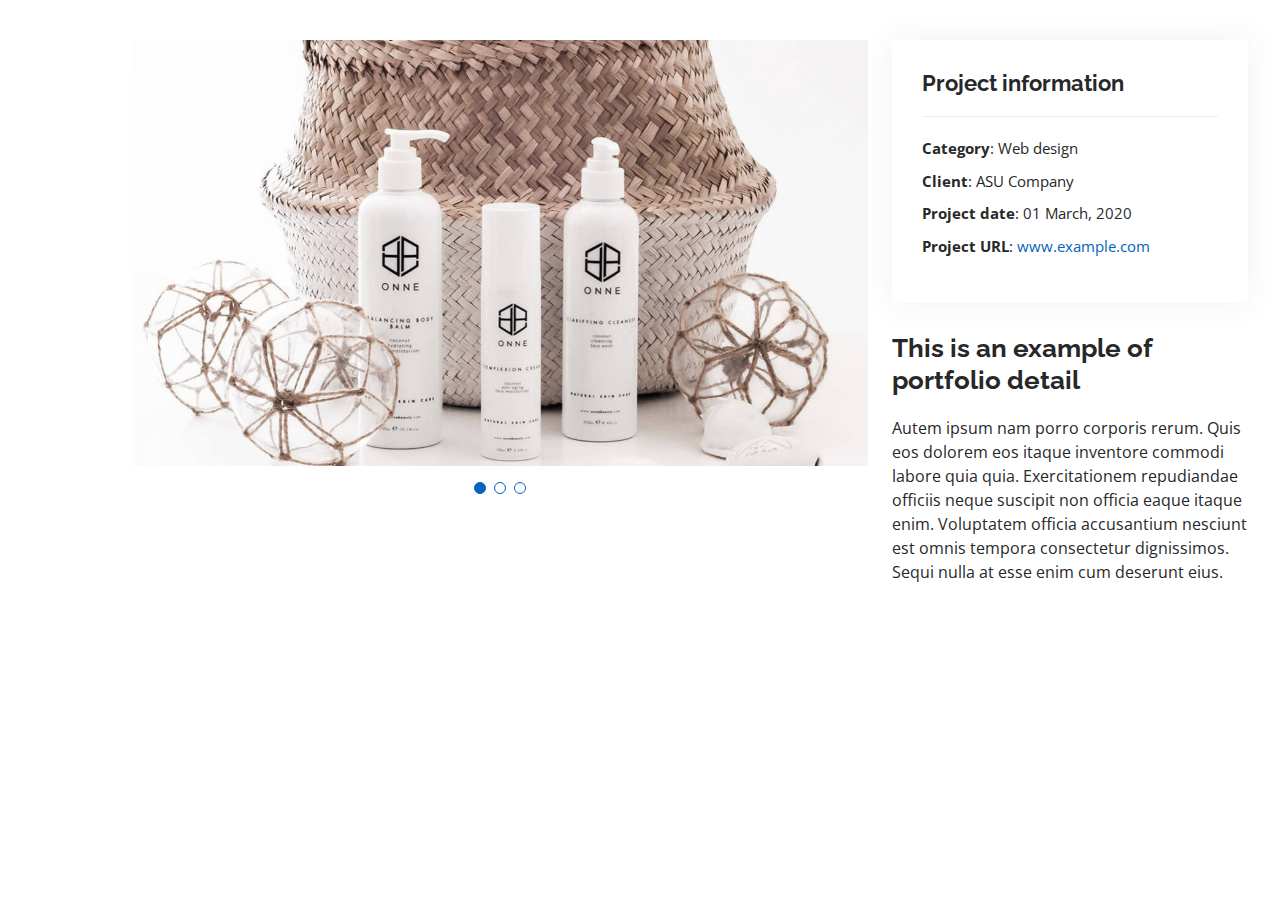
==== portfolio-details.html @ 0f122fda "updated" ====
<!DOCTYPE html>
<html lang="en">

<head>
  <meta charset="utf-8">
  <meta content="width=device-width, initial-scale=1.0" name="viewport">

  <title>Portfolio Details - Personal Bootstrap Template</title>
  <meta content="" name="description">
  <meta content="" name="keywords">

  <!-- Favicons -->
  <link href="assets/img/favicon.png" rel="icon">
  <link href="assets/img/apple-touch-icon.png" rel="apple-touch-icon">

  <!-- Google Fonts -->
  <link href="https://fonts.googleapis.com/css?family=Open+Sans:300,300i,400,400i,600,600i,700,700i|Raleway:300,300i,400,400i,500,500i,600,600i,700,700i|Poppins:300,300i,400,400i,500,500i,600,600i,700,700i" rel="stylesheet">

  <!-- Vendor CSS Files -->
  <link href="assets/vendor/aos/aos.css" rel="stylesheet">
  <link href="assets/vendor/bootstrap/css/bootstrap.min.css" rel="stylesheet">
  <link href="assets/vendor/bootstrap-icons/bootstrap-icons.css" rel="stylesheet">
  <link href="assets/vendor/boxicons/css/boxicons.min.css" rel="stylesheet">
  <link href="assets/vendor/glightbox/css/glightbox.min.css" rel="stylesheet">
  <link href="assets/vendor/swiper/swiper-bundle.min.css" rel="stylesheet">

  <!-- Template Main CSS File -->
  <link href="assets/css/style.css" rel="stylesheet">

  <!-- =======================================================
  * Template Name: MyResume
  * Updated: Jan 09 2024 with Bootstrap v5.3.2
  * Template URL: https://bootstrapmade.com/free-html-bootstrap-template-my-resume/
  * Author: BootstrapMade.com
  * License: https://bootstrapmade.com/license/
  ======================================================== -->
</head>

<body>

  <main id="main">

    <!-- ======= Portfolio Details Section ======= -->
    <section id="portfolio-details" class="portfolio-details">
      <div class="container">

        <div class="row gy-4">

          <div class="col-lg-8">
            <div class="portfolio-details-slider swiper">
              <div class="swiper-wrapper align-items-center">

                <div class="swiper-slide">
                  <img src="assets/img/portfolio/portfolio-details-1.jpg" alt="">
                </div>

                <div class="swiper-slide">
                  <img src="assets/img/portfolio/portfolio-details-2.jpg" alt="">
                </div>

                <div class="swiper-slide">
                  <img src="assets/img/portfolio/portfolio-details-3.jpg" alt="">
                </div>

              </div>
              <div class="swiper-pagination"></div>
            </div>
          </div>

          <div class="col-lg-4">
            <div class="portfolio-info">
              <h3>Project information</h3>
              <ul>
                <li><strong>Category</strong>: Web design</li>
                <li><strong>Client</strong>: ASU Company</li>
                <li><strong>Project date</strong>: 01 March, 2020</li>
                <li><strong>Project URL</strong>: <a href="#">www.example.com</a></li>
              </ul>
            </div>
            <div class="portfolio-description">
              <h2>This is an example of portfolio detail</h2>
              <p>
                Autem ipsum nam porro corporis rerum. Quis eos dolorem eos itaque inventore commodi labore quia quia. Exercitationem repudiandae officiis neque suscipit non officia eaque itaque enim. Voluptatem officia accusantium nesciunt est omnis tempora consectetur dignissimos. Sequi nulla at esse enim cum deserunt eius.
              </p>
            </div>
          </div>

        </div>

      </div>
    </section><!-- End Portfolio Details Section -->

  </main><!-- End #main -->

  <div id="preloader"></div>
  <a href="#" class="back-to-top d-flex align-items-center justify-content-center"><i class="bi bi-arrow-up-short"></i></a>

  <!-- Vendor JS Files -->
  <script src="assets/vendor/purecounter/purecounter_vanilla.js"></script>
  <script src="assets/vendor/aos/aos.js"></script>
  <script src="assets/vendor/bootstrap/js/bootstrap.bundle.min.js"></script>
  <script src="assets/vendor/glightbox/js/glightbox.min.js"></script>
  <script src="assets/vendor/isotope-layout/isotope.pkgd.min.js"></script>
  <script src="assets/vendor/swiper/swiper-bundle.min.js"></script>
  <script src="assets/vendor/typed.js/typed.umd.js"></script>
  <script src="assets/vendor/waypoints/noframework.waypoints.js"></script>
  <script src="assets/vendor/php-email-form/validate.js"></script>

  <!-- Template Main JS File -->
  <script src="assets/js/main.js"></script>

</body>

</html>
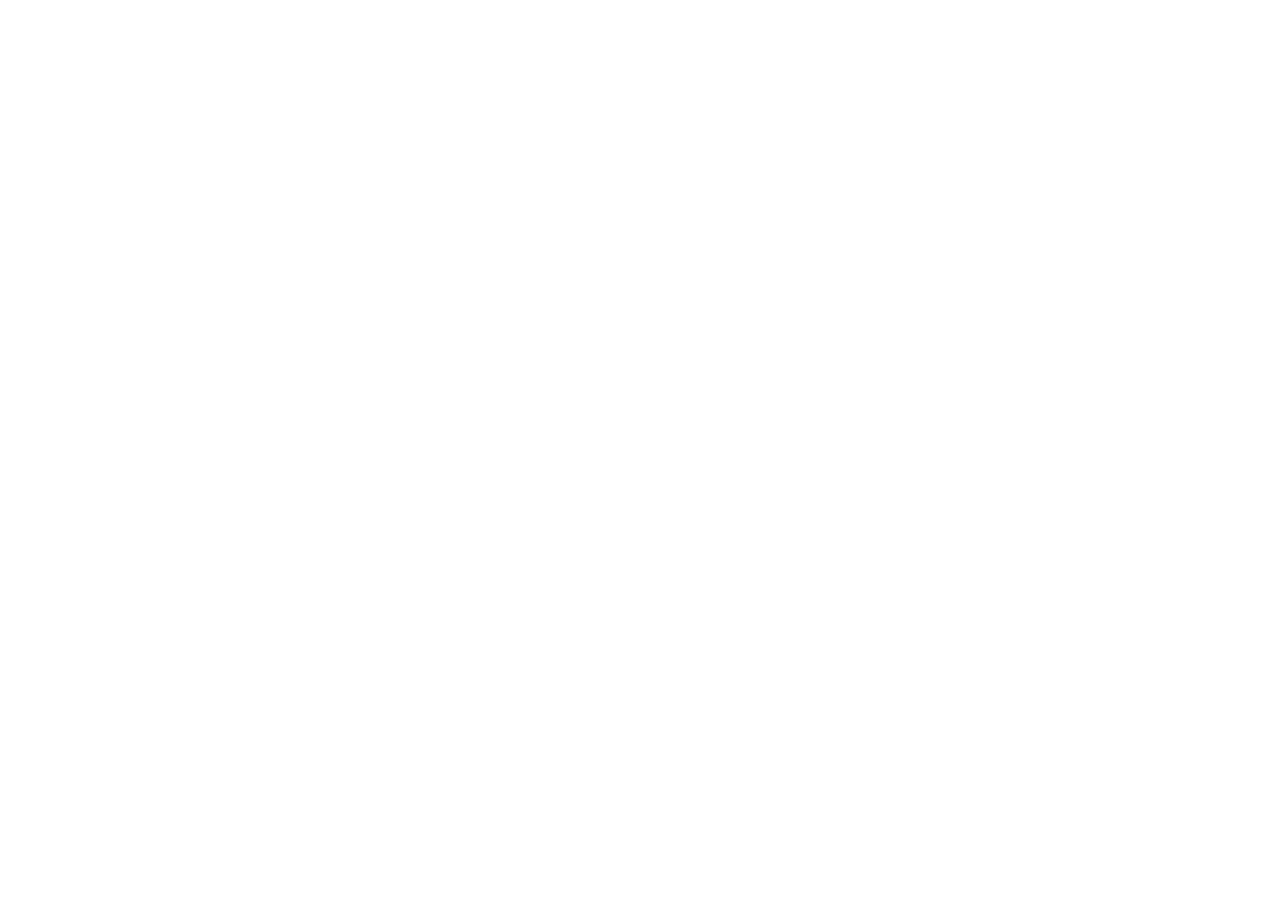
==== commit c2c127d2: "updated" ====
--- a/portfolio-details.html
+++ b/portfolio-details.html
@@ -5,7 +5,7 @@
   <meta charset="utf-8">
   <meta content="width=device-width, initial-scale=1.0" name="viewport">
 
-  <title>Portfolio Details - Personal Bootstrap Template</title>
+  <title>Sleep stress and students</title>
   <meta content="" name="description">
   <meta content="" name="keywords">
 
@@ -51,16 +51,16 @@
               <div class="swiper-wrapper align-items-center">
 
                 <div class="swiper-slide">
-                  <img src="assets/img/portfolio/portfolio-details-1.jpg" alt="">
+                  <img src="assets/img/portfolio/sleep-stress-1.PNG" alt="">
                 </div>
 
                 <div class="swiper-slide">
-                  <img src="assets/img/portfolio/portfolio-details-2.jpg" alt="">
+                  <img src="assets/img/portfolio/sleep-stress-2.PNG" alt="">
                 </div>
 
-                <div class="swiper-slide">
+                <!-- <div class="swiper-slide">
                   <img src="assets/img/portfolio/portfolio-details-3.jpg" alt="">
-                </div>
+                </div> -->
 
               </div>
               <div class="swiper-pagination"></div>
@@ -71,16 +71,16 @@
             <div class="portfolio-info">
               <h3>Project information</h3>
               <ul>
-                <li><strong>Category</strong>: Web design</li>
-                <li><strong>Client</strong>: ASU Company</li>
-                <li><strong>Project date</strong>: 01 March, 2020</li>
-                <li><strong>Project URL</strong>: <a href="#">www.example.com</a></li>
+                <li><strong>Category</strong>: Website </li>
+                <!-- <li><strong>Client</strong>: ASU Company</li> -->
+                <li><strong>Project date</strong>: 22 Nov 2023</li>
+                <li><strong>URL: </strong>: <a href="https://sleep-stress-and-students.vercel.app/">Sleept-stress-and-students</a></li>
               </ul>
             </div>
             <div class="portfolio-description">
-              <h2>This is an example of portfolio detail</h2>
+              <h2>Details:</h2>
               <p>
-                Autem ipsum nam porro corporis rerum. Quis eos dolorem eos itaque inventore commodi labore quia quia. Exercitationem repudiandae officiis neque suscipit non officia eaque itaque enim. Voluptatem officia accusantium nesciunt est omnis tempora consectetur dignissimos. Sequi nulla at esse enim cum deserunt eius.
+                We did a survey of students of FAST nuces and included PSQI test in it. Based on the results, we prepared a presentation and designed a website for our users.
               </p>
             </div>
           </div>
--- a/assets/css/style.css
+++ b/assets/css/style.css
@@ -1,10 +1,9175 @@
-/**
-* Template Name: MyResume
-* Updated: Jan 09 2024 with Bootstrap v5.3.2
-* Template URL: https://bootstrapmade.com/free-html-bootstrap-template-my-resume/
-* Author: BootstrapMade.com
-* License: https://bootstrapmade.com/license/
-*/
+@import url('https://fonts.googleapis.com/css2?family=Poppins:ital,wght@0,100;0,200;0,300;0,400;0,500;0,600;0,700;0,800;0,900;1,100;1,200;1,300;1,400;1,500&display=swap');
+ :root {
+  --blue: #007bff;
+  --indigo: #6610f2;
+  --purple: #6f42c1;
+  --pink: #e83e8c;
+  --red: #dc3545;
+  --orange: #fd7e14;
+  --yellow: #ffc107;
+  --green: #28a745;
+  --teal: #20c997;
+  --cyan: #17a2b8;
+  --white: #fff;
+  --gray: #6c757d;
+  --gray-dark: #343a40;
+  --primary: #0bceaf;
+  --secondary: #6c757d;
+  --success: #28a745;
+  --info: #17a2b8;
+  --warning: #ffc107;
+  --danger: #dc3545;
+  --light: #fff;
+  --dark: #343a40;
+  --breakpoint-xs: 0;
+  --breakpoint-sm: 576px;
+  --breakpoint-md: 768px;
+  --breakpoint-lg: 992px;
+  --breakpoint-xl: 1200px;
+  --font-family-sans-serif: "Roboto", sans-serif;
+  --font-family-monospace: SFMono-Regular, Menlo, Monaco, Consolas,
+    "Liberation Mono", "Courier New", monospace;
+}
+*,
+*::before,
+*::after {
+  box-sizing: border-box;
+}
+html {
+  font-family: sans-serif;
+  line-height: 1.15;
+  -webkit-text-size-adjust: 100%;
+  -webkit-tap-highlight-color: rgba(0, 0, 0, 0);
+}
+article,
+aside,
+figcaption,
+figure,
+footer,
+header,
+hgroup,
+main,
+nav,
+section {
+  display: block;
+}
+body {
+  margin: 0;
+  font-family: 'Russo One', sans-serif;
+  font-family: 'Poppins', sans-serif;
+  font-size: 1rem;
+  font-weight: 400;
+  line-height: 1.5;
+  color: #6c757d;
+  text-align: left;
+  background-color: #fff;
+}
+[tabindex="-1"]:focus:not(:focus-visible) {
+  outline: 0 !important;
+}
+hr {
+  box-sizing: content-box;
+  height: 0;
+  overflow: visible;
+}
+h1,
+h2,
+h3,
+h4,
+h5,
+h6 {
+  margin-top: 0;
+  margin-bottom: 0.5rem;
+}
+p {
+  margin-top: 0;
+  margin-bottom: 1rem;
+}
+abbr[title],
+abbr[data-original-title] {
+  text-decoration: underline;
+  text-decoration: underline dotted;
+  cursor: help;
+  border-bottom: 0;
+  text-decoration-skip-ink: none;
+}
+address {
+  margin-bottom: 1rem;
+  font-style: normal;
+  line-height: inherit;
+}
+ol,
+ul,
+dl {
+  margin-top: 0;
+  margin-bottom: 1rem;
+}
+ol ol,
+ul ul,
+ol ul,
+ul ol {
+  margin-bottom: 0;
+}
+dt {
+  font-weight: 700;
+}
+dd {
+  margin-bottom: 0.5rem;
+  margin-left: 0;
+}
+blockquote {
+  margin: 0 0 1rem;
+}
+b,
+strong {
+  font-weight: bolder;
+}
+small {
+  font-size: 80%;
+}
+sub,
+sup {
+  position: relative;
+  font-size: 75%;
+  line-height: 0;
+  vertical-align: baseline;
+}
+sub {
+  bottom: -0.25em;
+}
+sup {
+  top: -0.5em;
+}
+a {
+  color: #0bceaf;
+  text-decoration: none;
+  background-color: transparent;
+}
+a:hover {
+  color: #078571;
+  text-decoration: underline;
+}
+a:not([href]):not([class]) {
+  color: inherit;
+  text-decoration: none;
+}
+a:not([href]):not([class]):hover {
+  color: inherit;
+  text-decoration: none;
+}
+pre,
+code,
+kbd,
+samp {
+  font-family: SFMono-Regular, Menlo, Monaco, Consolas, "Liberation Mono",
+    "Courier New", monospace;
+  font-size: 1em;
+}
+pre {
+  margin-top: 0;
+  margin-bottom: 1rem;
+  overflow: auto;
+  -ms-overflow-style: scrollbar;
+}
+figure {
+  margin: 0 0 1rem;
+}
+img {
+  vertical-align: middle;
+  border-style: none;
+}
+svg {
+  overflow: hidden;
+  vertical-align: middle;
+}
+table {
+  border-collapse: collapse;
+}
+caption {
+  padding-top: 0.75rem;
+  padding-bottom: 0.75rem;
+  color: #6c757d;
+  text-align: left;
+  caption-side: bottom;
+}
+th {
+  text-align: inherit;
+  text-align: -webkit-match-parent;
+}
+label {
+  display: inline-block;
+  margin-bottom: 0.5rem;
+}
+button {
+  border-radius: 0;
+}
+button:focus {
+  outline: 1px dotted;
+  outline: 5px auto -webkit-focus-ring-color;
+}
+input,
+button,
+select,
+optgroup,
+textarea {
+  margin: 0;
+  font-family: inherit;
+  font-size: inherit;
+  line-height: inherit;
+}
+button,
+input {
+  overflow: visible;
+}
+button,
+select {
+  text-transform: none;
+}
+[role="button"] {
+  cursor: pointer;
+}
+select {
+  word-wrap: normal;
+}
+button,
+[type="button"],
+[type="reset"],
+[type="submit"] {
+  -webkit-appearance: button;
+}
+button:not(:disabled),
+[type="button"]:not(:disabled),
+[type="reset"]:not(:disabled),
+[type="submit"]:not(:disabled) {
+  cursor: pointer;
+}
+button::-moz-focus-inner,
+[type="button"]::-moz-focus-inner,
+[type="reset"]::-moz-focus-inner,
+[type="submit"]::-moz-focus-inner {
+  padding: 0;
+  border-style: none;
+}
+input[type="radio"],
+input[type="checkbox"] {
+  box-sizing: border-box;
+  padding: 0;
+}
+textarea {
+  overflow: auto;
+  resize: vertical;
+}
+fieldset {
+  min-width: 0;
+  padding: 0;
+  margin: 0;
+  border: 0;
+}
+legend {
+  display: block;
+  width: 100%;
+  max-width: 100%;
+  padding: 0;
+  margin-bottom: 0.5rem;
+  font-size: 1.5rem;
+  line-height: inherit;
+  color: inherit;
+  white-space: normal;
+}
+@media (max-width: 1200px) {
+  legend {
+    font-size: calc(1.275rem + 0.3vw);
+  }
+}
+progress {
+  vertical-align: baseline;
+}
+[type="number"]::-webkit-inner-spin-button,
+[type="number"]::-webkit-outer-spin-button {
+  height: auto;
+}
+[type="search"] {
+  outline-offset: -2px;
+  -webkit-appearance: none;
+}
+[type="search"]::-webkit-search-decoration {
+  -webkit-appearance: none;
+}
+::-webkit-file-upload-button {
+  font: inherit;
+  -webkit-appearance: button;
+}
+output {
+  display: inline-block;
+}
+summary {
+  display: list-item;
+  cursor: pointer;
+}
+template {
+  display: none;
+}
+[hidden] {
+  display: none !important;
+}
+h1,
+h2,
+h3,
+h4,
+h5,
+h6,
+.h1,
+.h2,
+.h3,
+.h4,
+.h5,
+.h6 {
+  margin-bottom: 0.5rem;
+  font-weight: 500;
+  line-height: 1.2;
+  color: #343a40;
+}
+h1,
+.h1 {
+  font-size: 2.5rem;
+}
+@media (max-width: 1200px) {
+  h1,
+  .h1 {
+    font-size: calc(1.375rem + 1.5vw);
+  }
+}
+h2,
+.h2 {
+  font-size: 2rem;
+}
+@media (max-width: 1200px) {
+  h2,
+  .h2 {
+    font-size: calc(1.325rem + 0.9vw);
+  }
+}
+h3,
+.h3 {
+  font-size: 1.75rem;
+}
+@media (max-width: 1200px) {
+  h3,
+  .h3 {
+    font-size: calc(1.3rem + 0.6vw);
+  }
+}
+h4,
+.h4 {
+  font-size: 1.5rem;
+}
+@media (max-width: 1200px) {
+  h4,
+  .h4 {
+    font-size: calc(1.275rem + 0.3vw);
+  }
+}
+h5,
+.h5 {
+  font-size: 1.25rem;
+}
+h6,
+.h6 {
+  font-size: 1rem;
+}
+.lead {
+  font-size: 1.25rem;
+  font-weight: 300;
+}
+.display-1 {
+  font-size: 10rem;
+  font-weight: 300;
+  line-height: 1.2;
+}
+@media (max-width: 1200px) {
+  .display-1 {
+    font-size: calc(2.125rem + 10.5vw);
+  }
+}
+.display-2 {
+  font-size: 5.5rem;
+  font-weight: 300;
+  line-height: 1.2;
+}
+@media (max-width: 1200px) {
+  .display-2 {
+    font-size: calc(1.675rem + 5.1vw);
+  }
+}
+.display-3 {
+  font-size: 4.5rem;
+  font-weight: 300;
+  line-height: 1.2;
+}
+@media (max-width: 1200px) {
+  .display-3 {
+    font-size: calc(1.575rem + 3.9vw);
+  }
+}
+.display-4 {
+  font-size: 3.5rem;
+  font-weight: 300;
+  line-height: 1.2;
+}
+@media (max-width: 1200px) {
+  .display-4 {
+    font-size: calc(1.475rem + 2.7vw);
+  }
+}
+hr {
+  margin-top: 1rem;
+  margin-bottom: 1rem;
+  border: 0;
+  border-top: 1px solid rgba(0, 0, 0, 0.1);
+}
+small,
+.small {
+  font-size: 80%;
+  font-weight: 400;
+}
+mark,
+.mark {
+  padding: 0.2em;
+  background-color: #fcf8e3;
+}
+.list-unstyled {
+  padding-left: 0;
+  list-style: none;
+}
+.list-inline {
+  padding-left: 0;
+  list-style: none;
+}
+.list-inline-item {
+  display: inline-block;
+}
+.list-inline-item:not(:last-child) {
+  margin-right: 0.5rem;
+}
+.initialism {
+  font-size: 90%;
+  text-transform: uppercase;
+}
+.blockquote {
+  margin-bottom: 1rem;
+  font-size: 1.25rem;
+}
+.blockquote-footer {
+  display: block;
+  font-size: 80%;
+  color: #6c757d;
+}
+.blockquote-footer::before {
+  content: "\2014\00A0";
+}
+.img-fluid {
+  max-width: 100%;
+  height: auto;
+  max-height: 500px ;
+  object-fit:cover;
+}
+.img-thumbnail {
+  padding: 0.25rem;
+  background-color: #fff;
+  border: 1px solid #dee2e6;
+  border-radius: 0.25rem;
+  max-width: 100%;
+  height: auto;
+}
+.figure {
+  display: inline-block;
+}
+.figure-img {
+  margin-bottom: 0.5rem;
+  line-height: 1;
+}
+.figure-caption {
+  font-size: 90%;
+  color: #6c757d;
+}
+code {
+  font-size: 87.5%;
+  color: #e83e8c;
+  word-wrap: break-word;
+}
+a > code {
+  color: inherit;
+}
+kbd {
+  padding: 0.2rem 0.4rem;
+  font-size: 87.5%;
+  color: #fff;
+  background-color: #212529;
+  border-radius: 0.2rem;
+}
+kbd kbd {
+  padding: 0;
+  font-size: 100%;
+  font-weight: 700;
+}
+pre {
+  display: block;
+  font-size: 87.5%;
+  color: #212529;
+}
+pre code {
+  font-size: inherit;
+  color: inherit;
+  word-break: normal;
+}
+.pre-scrollable {
+  max-height: 340px;
+  overflow-y: scroll;
+}
+.container,
+.container-fluid,
+.container-sm,
+.container-md,
+.container-lg,
+.container-xl {
+  width: 100%;
+  padding-right: 15px;
+  padding-left: 15px;
+  margin-right: auto;
+  margin-left: auto;
+}
+@media (min-width: 576px) {
+  .container,
+  .container-sm {
+    max-width: 540px;
+  }
+}
+@media (min-width: 768px) {
+  .container,
+  .container-sm,
+  .container-md {
+    max-width: 720px;
+  }
+}
+@media (min-width: 992px) {
+  .container,
+  .container-sm,
+  .container-md,
+  .container-lg {
+    max-width: 960px;
+  }
+}
+@media (min-width: 1200px) {
+  .container,
+  .container-sm,
+  .container-md,
+  .container-lg,
+  .container-xl {
+    max-width: 1140px;
+  }
+}
+.row {
+  display: flex;
+  flex-wrap: wrap;
+  margin-right: -15px;
+  margin-left: -15px;
+}
+.no-gutters {
+  margin-right: 0;
+  margin-left: 0;
+}
+.no-gutters > .col,
+.no-gutters > [class*="col-"] {
+  padding-right: 0;
+  padding-left: 0;
+}
+.col-1,
+.col-2,
+.col-3,
+.col-4,
+.col-5,
+.col-6,
+.col-7,
+.col-8,
+.col-9,
+.col-10,
+.col-11,
+.col-12,
+.col,
+.col-auto,
+.col-sm-1,
+.col-sm-2,
+.col-sm-3,
+.col-sm-4,
+.col-sm-5,
+.col-sm-6,
+.col-sm-7,
+.col-sm-8,
+.col-sm-9,
+.col-sm-10,
+.col-sm-11,
+.col-sm-12,
+.col-sm,
+.col-sm-auto,
+.col-md-1,
+.col-md-2,
+.col-md-3,
+.col-md-4,
+.col-md-5,
+.col-md-6,
+.col-md-7,
+.col-md-8,
+.col-md-9,
+.col-md-10,
+.col-md-11,
+.col-md-12,
+.col-md,
+.col-md-auto,
+.col-lg-1,
+.col-lg-2,
+.col-lg-3,
+.col-lg-4,
+.col-lg-5,
+.col-lg-6,
+.col-lg-7,
+.col-lg-8,
+.col-lg-9,
+.col-lg-10,
+.col-lg-11,
+.col-lg-12,
+.col-lg,
+.col-lg-auto,
+.col-xl-1,
+.col-xl-2,
+.col-xl-3,
+.col-xl-4,
+.col-xl-5,
+.col-xl-6,
+.col-xl-7,
+.col-xl-8,
+.col-xl-9,
+.col-xl-10,
+.col-xl-11,
+.col-xl-12,
+.col-xl,
+.col-xl-auto {
+  position: relative;
+  width: 100%;
+  padding-right: 15px;
+  padding-left: 15px;
+}
+.col {
+  flex-basis: 0;
+  flex-grow: 1;
+  max-width: 100%;
+}
+.row-cols-1 > * {
+  flex: 0 0 100%;
+  max-width: 100%;
+}
+.row-cols-2 > * {
+  flex: 0 0 50%;
+  max-width: 50%;
+}
+.row-cols-3 > * {
+  flex: 0 0 33.33333%;
+  max-width: 33.33333%;
+}
+.row-cols-4 > * {
+  flex: 0 0 25%;
+  max-width: 25%;
+}
+.row-cols-5 > * {
+  flex: 0 0 20%;
+  max-width: 20%;
+}
+.row-cols-6 > * {
+  flex: 0 0 16.66667%;
+  max-width: 16.66667%;
+}
+.col-auto {
+  flex: 0 0 auto;
+  width: auto;
+  max-width: 100%;
+}
+.col-1 {
+  flex: 0 0 8.33333%;
+  max-width: 8.33333%;
+}
+.col-2 {
+  flex: 0 0 16.66667%;
+  max-width: 16.66667%;
+}
+.col-3 {
+  flex: 0 0 25%;
+  max-width: 25%;
+}
+.col-4 {
+  flex: 0 0 33.33333%;
+  max-width: 33.33333%;
+}
+.col-5 {
+  flex: 0 0 41.66667%;
+  max-width: 41.66667%;
+}
+.col-6 {
+  flex: 0 0 50%;
+  max-width: 50%;
+}
+.col-7 {
+  flex: 0 0 58.33333%;
+  max-width: 58.33333%;
+}
+.col-8 {
+  flex: 0 0 66.66667%;
+  max-width: 66.66667%;
+}
+.col-9 {
+  flex: 0 0 75%;
+  max-width: 75%;
+}
+.col-10 {
+  flex: 0 0 83.33333%;
+  max-width: 83.33333%;
+}
+.col-11 {
+  flex: 0 0 91.66667%;
+  max-width: 91.66667%;
+}
+.col-12 {
+  flex: 0 0 100%;
+  max-width: 100%;
+}
+.order-first {
+  order: -1;
+}
+.order-last {
+  order: 13;
+}
+.order-0 {
+  order: 0;
+}
+.order-1 {
+  order: 1;
+}
+.order-2 {
+  order: 2;
+}
+.order-3 {
+  order: 3;
+}
+.order-4 {
+  order: 4;
+}
+.order-5 {
+  order: 5;
+}
+.order-6 {
+  order: 6;
+}
+.order-7 {
+  order: 7;
+}
+.order-8 {
+  order: 8;
+}
+.order-9 {
+  order: 9;
+}
+.order-10 {
+  order: 10;
+}
+.order-11 {
+  order: 11;
+}
+.order-12 {
+  order: 12;
+}
+.offset-1 {
+  margin-left: 8.33333%;
+}
+.offset-2 {
+  margin-left: 16.66667%;
+}
+.offset-3 {
+  margin-left: 25%;
+}
+.offset-4 {
+  margin-left: 33.33333%;
+}
+.offset-5 {
+  margin-left: 41.66667%;
+}
+.offset-6 {
+  margin-left: 50%;
+}
+.offset-7 {
+  margin-left: 58.33333%;
+}
+.offset-8 {
+  margin-left: 66.66667%;
+}
+.offset-9 {
+  margin-left: 75%;
+}
+.offset-10 {
+  margin-left: 83.33333%;
+}
+.offset-11 {
+  margin-left: 91.66667%;
+}
+@media (min-width: 576px) {
+  .col-sm {
+    flex-basis: 0;
+    flex-grow: 1;
+    max-width: 100%;
+  }
+  .row-cols-sm-1 > * {
+    flex: 0 0 100%;
+    max-width: 100%;
+  }
+  .row-cols-sm-2 > * {
+    flex: 0 0 50%;
+    max-width: 50%;
+  }
+  .row-cols-sm-3 > * {
+    flex: 0 0 33.33333%;
+    max-width: 33.33333%;
+  }
+  .row-cols-sm-4 > * {
+    flex: 0 0 25%;
+    max-width: 25%;
+  }
+  .row-cols-sm-5 > * {
+    flex: 0 0 20%;
+    max-width: 20%;
+  }
+  .row-cols-sm-6 > * {
+    flex: 0 0 16.66667%;
+    max-width: 16.66667%;
+  }
+  .col-sm-auto {
+    flex: 0 0 auto;
+    width: auto;
+    max-width: 100%;
+  }
+  .col-sm-1 {
+    flex: 0 0 8.33333%;
+    max-width: 8.33333%;
+  }
+  .col-sm-2 {
+    flex: 0 0 16.66667%;
+    max-width: 16.66667%;
+  }
+  .col-sm-3 {
+    flex: 0 0 25%;
+    max-width: 25%;
+  }
+  .col-sm-4 {
+    flex: 0 0 33.33333%;
+    max-width: 33.33333%;
+  }
+  .col-sm-5 {
+    flex: 0 0 41.66667%;
+    max-width: 41.66667%;
+  }
+  .col-sm-6 {
+    flex: 0 0 50%;
+    max-width: 50%;
+  }
+  .col-sm-7 {
+    flex: 0 0 58.33333%;
+    max-width: 58.33333%;
+  }
+  .col-sm-8 {
+    flex: 0 0 66.66667%;
+    max-width: 66.66667%;
+  }
+  .col-sm-9 {
+    flex: 0 0 75%;
+    max-width: 75%;
+  }
+  .col-sm-10 {
+    flex: 0 0 83.33333%;
+    max-width: 83.33333%;
+  }
+  .col-sm-11 {
+    flex: 0 0 91.66667%;
+    max-width: 91.66667%;
+  }
+  .col-sm-12 {
+    flex: 0 0 100%;
+    max-width: 100%;
+  }
+  .order-sm-first {
+    order: -1;
+  }
+  .order-sm-last {
+    order: 13;
+  }
+  .order-sm-0 {
+    order: 0;
+  }
+  .order-sm-1 {
+    order: 1;
+  }
+  .order-sm-2 {
+    order: 2;
+  }
+  .order-sm-3 {
+    order: 3;
+  }
+  .order-sm-4 {
+    order: 4;
+  }
+  .order-sm-5 {
+    order: 5;
+  }
+  .order-sm-6 {
+    order: 6;
+  }
+  .order-sm-7 {
+    order: 7;
+  }
+  .order-sm-8 {
+    order: 8;
+  }
+  .order-sm-9 {
+    order: 9;
+  }
+  .order-sm-10 {
+    order: 10;
+  }
+  .order-sm-11 {
+    order: 11;
+  }
+  .order-sm-12 {
+    order: 12;
+  }
+  .offset-sm-0 {
+    margin-left: 0;
+  }
+  .offset-sm-1 {
+    margin-left: 8.33333%;
+  }
+  .offset-sm-2 {
+    margin-left: 16.66667%;
+  }
+  .offset-sm-3 {
+    margin-left: 25%;
+  }
+  .offset-sm-4 {
+    margin-left: 33.33333%;
+  }
+  .offset-sm-5 {
+    margin-left: 41.66667%;
+  }
+  .offset-sm-6 {
+    margin-left: 50%;
+  }
+  .offset-sm-7 {
+    margin-left: 58.33333%;
+  }
+  .offset-sm-8 {
+    margin-left: 66.66667%;
+  }
+  .offset-sm-9 {
+    margin-left: 75%;
+  }
+  .offset-sm-10 {
+    margin-left: 83.33333%;
+  }
+  .offset-sm-11 {
+    margin-left: 91.66667%;
+  }
+}
+@media (min-width: 768px) {
+  .col-md {
+    flex-basis: 0;
+    flex-grow: 1;
+    max-width: 100%;
+  }
+  .row-cols-md-1 > * {
+    flex: 0 0 100%;
+    max-width: 100%;
+  }
+  .row-cols-md-2 > * {
+    flex: 0 0 50%;
+    max-width: 50%;
+  }
+  .row-cols-md-3 > * {
+    flex: 0 0 33.33333%;
+    max-width: 33.33333%;
+  }
+  .row-cols-md-4 > * {
+    flex: 0 0 25%;
+    max-width: 25%;
+  }
+  .row-cols-md-5 > * {
+    flex: 0 0 20%;
+    max-width: 20%;
+  }
+  .row-cols-md-6 > * {
+    flex: 0 0 16.66667%;
+    max-width: 16.66667%;
+  }
+  .col-md-auto {
+    flex: 0 0 auto;
+    width: auto;
+    max-width: 100%;
+  }
+  .col-md-1 {
+    flex: 0 0 8.33333%;
+    max-width: 8.33333%;
+  }
+  .col-md-2 {
+    flex: 0 0 16.66667%;
+    max-width: 16.66667%;
+  }
+  .col-md-3 {
+    flex: 0 0 25%;
+    max-width: 25%;
+  }
+  .col-md-4 {
+    flex: 0 0 33.33333%;
+    max-width: 33.33333%;
+  }
+  .col-md-5 {
+    flex: 0 0 41.66667%;
+    max-width: 41.66667%;
+  }
+  .col-md-6 {
+    flex: 0 0 50%;
+    max-width: 50%;
+  }
+  .col-md-7 {
+    flex: 0 0 58.33333%;
+    max-width: 58.33333%;
+  }
+  .col-md-8 {
+    flex: 0 0 66.66667%;
+    max-width: 66.66667%;
+  }
+  .col-md-9 {
+    flex: 0 0 75%;
+    max-width: 75%;
+  }
+  .col-md-10 {
+    flex: 0 0 83.33333%;
+    max-width: 83.33333%;
+  }
+  .col-md-11 {
+    flex: 0 0 91.66667%;
+    max-width: 91.66667%;
+  }
+  .col-md-12 {
+    flex: 0 0 100%;
+    max-width: 100%;
+  }
+  .order-md-first {
+    order: -1;
+  }
+  .order-md-last {
+    order: 13;
+  }
+  .order-md-0 {
+    order: 0;
+  }
+  .order-md-1 {
+    order: 1;
+  }
+  .order-md-2 {
+    order: 2;
+  }
+  .order-md-3 {
+    order: 3;
+  }
+  .order-md-4 {
+    order: 4;
+  }
+  .order-md-5 {
+    order: 5;
+  }
+  .order-md-6 {
+    order: 6;
+  }
+  .order-md-7 {
+    order: 7;
+  }
+  .order-md-8 {
+    order: 8;
+  }
+  .order-md-9 {
+    order: 9;
+  }
+  .order-md-10 {
+    order: 10;
+  }
+  .order-md-11 {
+    order: 11;
+  }
+  .order-md-12 {
+    order: 12;
+  }
+  .offset-md-0 {
+    margin-left: 0;
+  }
+  .offset-md-1 {
+    margin-left: 8.33333%;
+  }
+  .offset-md-2 {
+    margin-left: 16.66667%;
+  }
+  .offset-md-3 {
+    margin-left: 25%;
+  }
+  .offset-md-4 {
+    margin-left: 33.33333%;
+  }
+  .offset-md-5 {
+    margin-left: 41.66667%;
+  }
+  .offset-md-6 {
+    margin-left: 50%;
+  }
+  .offset-md-7 {
+    margin-left: 58.33333%;
+  }
+  .offset-md-8 {
+    margin-left: 66.66667%;
+  }
+  .offset-md-9 {
+    margin-left: 75%;
+  }
+  .offset-md-10 {
+    margin-left: 83.33333%;
+  }
+  .offset-md-11 {
+    margin-left: 91.66667%;
+  }
+}
+@media (min-width: 992px) {
+  .col-lg {
+    flex-basis: 0;
+    flex-grow: 1;
+    max-width: 100%;
+  }
+  .row-cols-lg-1 > * {
+    flex: 0 0 100%;
+    max-width: 100%;
+  }
+  .row-cols-lg-2 > * {
+    flex: 0 0 50%;
+    max-width: 50%;
+  }
+  .row-cols-lg-3 > * {
+    flex: 0 0 33.33333%;
+    max-width: 33.33333%;
+  }
+  .row-cols-lg-4 > * {
+    flex: 0 0 25%;
+    max-width: 25%;
+  }
+  .row-cols-lg-5 > * {
+    flex: 0 0 20%;
+    max-width: 20%;
+  }
+  .row-cols-lg-6 > * {
+    flex: 0 0 16.66667%;
+    max-width: 16.66667%;
+  }
+  .col-lg-auto {
+    flex: 0 0 auto;
+    width: auto;
+    max-width: 100%;
+  }
+  .col-lg-1 {
+    flex: 0 0 8.33333%;
+    max-width: 8.33333%;
+  }
+  .col-lg-2 {
+    flex: 0 0 16.66667%;
+    max-width: 16.66667%;
+  }
+  .col-lg-3 {
+    flex: 0 0 25%;
+    max-width: 25%;
+  }
+  .col-lg-4 {
+    flex: 0 0 33.33333%;
+    max-width: 33.33333%;
+  }
+  .col-lg-5 {
+    flex: 0 0 41.66667%;
+    max-width: 41.66667%;
+  }
+  .col-lg-6 {
+    flex: 0 0 50%;
+    max-width: 50%;
+  }
+  .col-lg-7 {
+    flex: 0 0 58.33333%;
+    max-width: 58.33333%;
+  }
+  .col-lg-8 {
+    flex: 0 0 66.66667%;
+    max-width: 66.66667%;
+  }
+  .col-lg-9 {
+    flex: 0 0 75%;
+    max-width: 75%;
+  }
+  .col-lg-10 {
+    flex: 0 0 83.33333%;
+    max-width: 83.33333%;
+  }
+  .col-lg-11 {
+    flex: 0 0 91.66667%;
+    max-width: 91.66667%;
+  }
+  .col-lg-12 {
+    flex: 0 0 100%;
+    max-width: 100%;
+  }
+  .order-lg-first {
+    order: -1;
+  }
+  .order-lg-last {
+    order: 13;
+  }
+  .order-lg-0 {
+    order: 0;
+  }
+  .order-lg-1 {
+    order: 1;
+  }
+  .order-lg-2 {
+    order: 2;
+  }
+  .order-lg-3 {
+    order: 3;
+  }
+  .order-lg-4 {
+    order: 4;
+  }
+  .order-lg-5 {
+    order: 5;
+  }
+  .order-lg-6 {
+    order: 6;
+  }
+  .order-lg-7 {
+    order: 7;
+  }
+  .order-lg-8 {
+    order: 8;
+  }
+  .order-lg-9 {
+    order: 9;
+  }
+  .order-lg-10 {
+    order: 10;
+  }
+  .order-lg-11 {
+    order: 11;
+  }
+  .order-lg-12 {
+    order: 12;
+  }
+  .offset-lg-0 {
+    margin-left: 0;
+  }
+  .offset-lg-1 {
+    margin-left: 8.33333%;
+  }
+  .offset-lg-2 {
+    margin-left: 16.66667%;
+  }
+  .offset-lg-3 {
+    margin-left: 25%;
+  }
+  .offset-lg-4 {
+    margin-left: 33.33333%;
+  }
+  .offset-lg-5 {
+    margin-left: 41.66667%;
+  }
+  .offset-lg-6 {
+    margin-left: 50%;
+  }
+  .offset-lg-7 {
+    margin-left: 58.33333%;
+  }
+  .offset-lg-8 {
+    margin-left: 66.66667%;
+  }
+  .offset-lg-9 {
+    margin-left: 75%;
+  }
+  .offset-lg-10 {
+    margin-left: 83.33333%;
+  }
+  .offset-lg-11 {
+    margin-left: 91.66667%;
+  }
+}
+@media (min-width: 1200px) {
+  .col-xl {
+    flex-basis: 0;
+    flex-grow: 1;
+    max-width: 100%;
+  }
+  .row-cols-xl-1 > * {
+    flex: 0 0 100%;
+    max-width: 100%;
+  }
+  .row-cols-xl-2 > * {
+    flex: 0 0 50%;
+    max-width: 50%;
+  }
+  .row-cols-xl-3 > * {
+    flex: 0 0 33.33333%;
+    max-width: 33.33333%;
+  }
+  .row-cols-xl-4 > * {
+    flex: 0 0 25%;
+    max-width: 25%;
+  }
+  .row-cols-xl-5 > * {
+    flex: 0 0 20%;
+    max-width: 20%;
+  }
+  .row-cols-xl-6 > * {
+    flex: 0 0 16.66667%;
+    max-width: 16.66667%;
+  }
+  .col-xl-auto {
+    flex: 0 0 auto;
+    width: auto;
+    max-width: 100%;
+  }
+  .col-xl-1 {
+    flex: 0 0 8.33333%;
+    max-width: 8.33333%;
+  }
+  .col-xl-2 {
+    flex: 0 0 16.66667%;
+    max-width: 16.66667%;
+  }
+  .col-xl-3 {
+    flex: 0 0 25%;
+    max-width: 25%;
+  }
+  .col-xl-4 {
+    flex: 0 0 33.33333%;
+    max-width: 33.33333%;
+  }
+  .col-xl-5 {
+    flex: 0 0 41.66667%;
+    max-width: 41.66667%;
+  }
+  .col-xl-6 {
+    flex: 0 0 50%;
+    max-width: 50%;
+  }
+  .col-xl-7 {
+    flex: 0 0 58.33333%;
+    max-width: 58.33333%;
+  }
+  .col-xl-8 {
+    flex: 0 0 66.66667%;
+    max-width: 66.66667%;
+  }
+  .col-xl-9 {
+    flex: 0 0 75%;
+    max-width: 75%;
+  }
+  .col-xl-10 {
+    flex: 0 0 83.33333%;
+    max-width: 83.33333%;
+  }
+  .col-xl-11 {
+    flex: 0 0 91.66667%;
+    max-width: 91.66667%;
+  }
+  .col-xl-12 {
+    flex: 0 0 100%;
+    max-width: 100%;
+  }
+  .order-xl-first {
+    order: -1;
+  }
+  .order-xl-last {
+    order: 13;
+  }
+  .order-xl-0 {
+    order: 0;
+  }
+  .order-xl-1 {
+    order: 1;
+  }
+  .order-xl-2 {
+    order: 2;
+  }
+  .order-xl-3 {
+    order: 3;
+  }
+  .order-xl-4 {
+    order: 4;
+  }
+  .order-xl-5 {
+    order: 5;
+  }
+  .order-xl-6 {
+    order: 6;
+  }
+  .order-xl-7 {
+    order: 7;
+  }
+  .order-xl-8 {
+    order: 8;
+  }
+  .order-xl-9 {
+    order: 9;
+  }
+  .order-xl-10 {
+    order: 10;
+  }
+  .order-xl-11 {
+    order: 11;
+  }
+  .order-xl-12 {
+    order: 12;
+  }
+  .offset-xl-0 {
+    margin-left: 0;
+  }
+  .offset-xl-1 {
+    margin-left: 8.33333%;
+  }
+  .offset-xl-2 {
+    margin-left: 16.66667%;
+  }
+  .offset-xl-3 {
+    margin-left: 25%;
+  }
+  .offset-xl-4 {
+    margin-left: 33.33333%;
+  }
+  .offset-xl-5 {
+    margin-left: 41.66667%;
+  }
+  .offset-xl-6 {
+    margin-left: 50%;
+  }
+  .offset-xl-7 {
+    margin-left: 58.33333%;
+  }
+  .offset-xl-8 {
+    margin-left: 66.66667%;
+  }
+  .offset-xl-9 {
+    margin-left: 75%;
+  }
+  .offset-xl-10 {
+    margin-left: 83.33333%;
+  }
+  .offset-xl-11 {
+    margin-left: 91.66667%;
+  }
+}
+.table {
+  width: 100%;
+  margin-bottom: 1rem;
+  color: #6c757d;
+}
+.table th,
+.table td {
+  padding: 0.75rem;
+  vertical-align: top;
+  border-top: 1px solid #dee2e6;
+}
+.table thead th {
+  vertical-align: bottom;
+  border-bottom: 2px solid #dee2e6;
+}
+.table tbody + tbody {
+  border-top: 2px solid #dee2e6;
+}
+.table-sm th,
+.table-sm td {
+  padding: 0.3rem;
+}
+.table-bordered {
+  border: 1px solid #dee2e6;
+}
+.table-bordered th,
+.table-bordered td {
+  border: 1px solid #dee2e6;
+}
+.table-bordered thead th,
+.table-bordered thead td {
+  border-bottom-width: 2px;
+}
+.table-borderless th,
+.table-borderless td,
+.table-borderless thead th,
+.table-borderless tbody + tbody {
+  border: 0;
+}
+.table-striped tbody tr:nth-of-type(odd) {
+  background-color: rgba(0, 0, 0, 0.05);
+}
+.table-hover tbody tr:hover {
+  color: #6c757d;
+  background-color: rgba(0, 0, 0, 0.075);
+}
+.table-primary,
+.table-primary > th,
+.table-primary > td {
+  background-color: #bbf1e9;
+}
+.table-primary th,
+.table-primary td,
+.table-primary thead th,
+.table-primary tbody + tbody {
+  border-color: #80e6d5;
+}
+.table-hover .table-primary:hover {
+  background-color: #a6ede2;
+}
+.table-hover .table-primary:hover > td,
+.table-hover .table-primary:hover > th {
+  background-color: #a6ede2;
+}
+.table-secondary,
+.table-secondary > th,
+.table-secondary > td {
+  background-color: #d6d8db;
+}
+.table-secondary th,
+.table-secondary td,
+.table-secondary thead th,
+.table-secondary tbody + tbody {
+  border-color: #b3b7bb;
+}
+.table-hover .table-secondary:hover {
+  background-color: #c8cbcf;
+}
+.table-hover .table-secondary:hover > td,
+.table-hover .table-secondary:hover > th {
+  background-color: #c8cbcf;
+}
+.table-success,
+.table-success > th,
+.table-success > td {
+  background-color: #c3e6cb;
+}
+.table-success th,
+.table-success td,
+.table-success thead th,
+.table-success tbody + tbody {
+  border-color: #8fd19e;
+}
+.table-hover .table-success:hover {
+  background-color: #b1dfbb;
+}
+.table-hover .table-success:hover > td,
+.table-hover .table-success:hover > th {
+  background-color: #b1dfbb;
+}
+.table-info,
+.table-info > th,
+.table-info > td {
+  background-color: #bee5eb;
+}
+.table-info th,
+.table-info td,
+.table-info thead th,
+.table-info tbody + tbody {
+  border-color: #86cfda;
+}
+.table-hover .table-info:hover {
+  background-color: #abdde5;
+}
+.table-hover .table-info:hover > td,
+.table-hover .table-info:hover > th {
+  background-color: #abdde5;
+}
+.table-warning,
+.table-warning > th,
+.table-warning > td {
+  background-color: #ffeeba;
+}
+.table-warning th,
+.table-warning td,
+.table-warning thead th,
+.table-warning tbody + tbody {
+  border-color: #ffdf7e;
+}
+.table-hover .table-warning:hover {
+  background-color: #ffe8a1;
+}
+.table-hover .table-warning:hover > td,
+.table-hover .table-warning:hover > th {
+  background-color: #ffe8a1;
+}
+.table-danger,
+.table-danger > th,
+.table-danger > td {
+  background-color: #f5c6cb;
+}
+.table-danger th,
+.table-danger td,
+.table-danger thead th,
+.table-danger tbody + tbody {
+  border-color: #ed969e;
+}
+.table-hover .table-danger:hover {
+  background-color: #f1b0b7;
+}
+.table-hover .table-danger:hover > td,
+.table-hover .table-danger:hover > th {
+  background-color: #f1b0b7;
+}
+.table-light,
+.table-light > th,
+.table-light > td {
+  background-color: #fff;
+}
+.table-light th,
+.table-light td,
+.table-light thead th,
+.table-light tbody + tbody {
+  border-color: #fff;
+}
+.table-hover .table-light:hover {
+  background-color: #f2f2f2;
+}
+.table-hover .table-light:hover > td,
+.table-hover .table-light:hover > th {
+  background-color: #f2f2f2;
+}
+.table-dark,
+.table-dark > th,
+.table-dark > td {
+  background-color: #c6c8ca;
+}
+.table-dark th,
+.table-dark td,
+.table-dark thead th,
+.table-dark tbody + tbody {
+  border-color: #95999c;
+}
+.table-hover .table-dark:hover {
+  background-color: #b9bbbe;
+}
+.table-hover .table-dark:hover > td,
+.table-hover .table-dark:hover > th {
+  background-color: #b9bbbe;
+}
+.table-active,
+.table-active > th,
+.table-active > td {
+  background-color: rgba(0, 0, 0, 0.075);
+}
+.table-hover .table-active:hover {
+  background-color: rgba(0, 0, 0, 0.075);
+}
+.table-hover .table-active:hover > td,
+.table-hover .table-active:hover > th {
+  background-color: rgba(0, 0, 0, 0.075);
+}
+.table .thead-dark th {
+  color: #fff;
+  background-color: #343a40;
+  border-color: #454d55;
+}
+.table .thead-light th {
+  color: #495057;
+  background-color: #e9ecef;
+  border-color: #dee2e6;
+}
+.table-dark {
+  color: #fff;
+  background-color: #343a40;
+}
+.table-dark th,
+.table-dark td,
+.table-dark thead th {
+  border-color: #454d55;
+}
+.table-dark.table-bordered {
+  border: 0;
+}
+.table-dark.table-striped tbody tr:nth-of-type(odd) {
+  background-color: rgba(255, 255, 255, 0.05);
+}
+.table-dark.table-hover tbody tr:hover {
+  color: #fff;
+  background-color: rgba(255, 255, 255, 0.075);
+}
+@media (max-width: 575.98px) {
+  .table-responsive-sm {
+    display: block;
+    width: 100%;
+    overflow-x: auto;
+    -webkit-overflow-scrolling: touch;
+  }
+  .table-responsive-sm > .table-bordered {
+    border: 0;
+  }
+}
+@media (max-width: 767.98px) {
+  .table-responsive-md {
+    display: block;
+    width: 100%;
+    overflow-x: auto;
+    -webkit-overflow-scrolling: touch;
+  }
+  .table-responsive-md > .table-bordered {
+    border: 0;
+  }
+}
+@media (max-width: 991.98px) {
+  .table-responsive-lg {
+    display: block;
+    width: 100%;
+    overflow-x: auto;
+    -webkit-overflow-scrolling: touch;
+  }
+  .table-responsive-lg > .table-bordered {
+    border: 0;
+  }
+}
+@media (max-width: 1199.98px) {
+  .table-responsive-xl {
+    display: block;
+    width: 100%;
+    overflow-x: auto;
+    -webkit-overflow-scrolling: touch;
+  }
+  .table-responsive-xl > .table-bordered {
+    border: 0;
+  }
+}
+.table-responsive {
+  display: block;
+  width: 100%;
+  overflow-x: auto;
+  -webkit-overflow-scrolling: touch;
+}
+.table-responsive > .table-bordered {
+  border: 0;
+}
+.form-control {
+  display: block;
+  width: 100%;
+  height: calc(1.5em + 0.75rem + 2px);
+  padding: 0.375rem 0.75rem;
+  font-size: 1rem;
+  font-weight: 400;
+  line-height: 1.5;
+  color: #495057;
+  background-color: #fff;
+  background-clip: padding-box;
+  border: 1px solid #ced4da;
+  border-radius: 0.25rem;
+  transition: border-color 0.15s ease-in-out, box-shadow 0.15s ease-in-out;
+}
+@media (prefers-reduced-motion: reduce) {
+  .form-control {
+    transition: none;
+  }
+}
+.form-control::-ms-expand {
+  background-color: transparent;
+  border: 0;
+}
+.form-control:-moz-focusring {
+  color: transparent;
+  text-shadow: 0 0 0 #495057;
+}
+.form-control:focus {
+  color: #495057;
+  background-color: #fff;
+  border-color: #62f7df;
+  outline: 0;
+  box-shadow: 0 0 0 0.2rem rgba(11, 206, 175, 0.25);
+}
+.form-control::placeholder {
+  color: #6c757d;
+  opacity: 1;
+}
+.form-control:disabled,
+.form-control[readonly] {
+  background-color: #e9ecef;
+  opacity: 1;
+}
+input[type="date"].form-control,
+input[type="time"].form-control,
+input[type="datetime-local"].form-control,
+input[type="month"].form-control {
+  appearance: none;
+}
+select.form-control:focus::-ms-value {
+  color: #495057;
+  background-color: #fff;
+}
+.form-control-file,
+.form-control-range {
+  display: block;
+  width: 100%;
+}
+.col-form-label {
+  padding-top: calc(0.375rem + 1px);
+  padding-bottom: calc(0.375rem + 1px);
+  margin-bottom: 0;
+  font-size: inherit;
+  line-height: 1.5;
+}
+.col-form-label-lg {
+  padding-top: calc(0.5rem + 1px);
+  padding-bottom: calc(0.5rem + 1px);
+  font-size: 1.25rem;
+  line-height: 1.5;
+}
+.col-form-label-sm {
+  padding-top: calc(0.25rem + 1px);
+  padding-bottom: calc(0.25rem + 1px);
+  font-size: 0.875rem;
+  line-height: 1.5;
+}
+.form-control-plaintext {
+  display: block;
+  width: 100%;
+  padding: 0.375rem 0;
+  margin-bottom: 0;
+  font-size: 1rem;
+  line-height: 1.5;
+  color: #6c757d;
+  background-color: transparent;
+  border: solid transparent;
+  border-width: 1px 0;
+}
+.form-control-plaintext.form-control-sm,
+.form-control-plaintext.form-control-lg {
+  padding-right: 0;
+  padding-left: 0;
+}
+.form-control-sm {
+  height: calc(1.5em + 0.5rem + 2px);
+  padding: 0.25rem 0.5rem;
+  font-size: 0.875rem;
+  line-height: 1.5;
+  border-radius: 0.2rem;
+}
+.form-control-lg {
+  height: calc(1.5em + 1rem + 2px);
+  padding: 0.5rem 1rem;
+  font-size: 1.25rem;
+  line-height: 1.5;
+  border-radius: 0.3rem;
+}
+select.form-control[size],
+select.form-control[multiple] {
+  height: auto;
+}
+textarea.form-control {
+  height: auto;
+}
+.form-group {
+  margin-bottom: 1rem;
+}
+.form-text {
+  display: block;
+  margin-top: 0.25rem;
+}
+.form-row {
+  display: flex;
+  flex-wrap: wrap;
+  margin-right: -5px;
+  margin-left: -5px;
+}
+.form-row > .col,
+.form-row > [class*="col-"] {
+  padding-right: 5px;
+  padding-left: 5px;
+}
+.form-check {
+  position: relative;
+  display: block;
+  padding-left: 1.25rem;
+}
+.form-check-input {
+  position: absolute;
+  margin-top: 0.3rem;
+  margin-left: -1.25rem;
+}
+.form-check-input[disabled] ~ .form-check-label,
+.form-check-input:disabled ~ .form-check-label {
+  color: #6c757d;
+}
+.form-check-label {
+  margin-bottom: 0;
+}
+.form-check-inline {
+  display: inline-flex;
+  align-items: center;
+  padding-left: 0;
+  margin-right: 0.75rem;
+}
+.form-check-inline .form-check-input {
+  position: static;
+  margin-top: 0;
+  margin-right: 0.3125rem;
+  margin-left: 0;
+}
+.valid-feedback {
+  display: none;
+  width: 100%;
+  margin-top: 0.25rem;
+  font-size: 80%;
+  color: #28a745;
+}
+.valid-tooltip {
+  position: absolute;
+  top: 100%;
+  left: 0;
+  z-index: 5;
+  display: none;
+  max-width: 100%;
+  padding: 0.25rem 0.5rem;
+  margin-top: 0.1rem;
+  font-size: 0.875rem;
+  line-height: 1.5;
+  color: #fff;
+  background-color: rgba(40, 167, 69, 0.9);
+  border-radius: 0.25rem;
+}
+.was-validated :valid ~ .valid-feedback,
+.was-validated :valid ~ .valid-tooltip,
+.is-valid ~ .valid-feedback,
+.is-valid ~ .valid-tooltip {
+  display: block;
+}
+.was-validated .form-control:valid,
+.form-control.is-valid {
+  border-color: #28a745;
+  padding-right: calc(1.5em + 0.75rem);
+  background-image: url("data:image/svg+xml,%3csvg xmlns='http://www.w3.org/2000/svg' width='8' height='8' viewBox='0 0 8 8'%3e%3cpath fill='%2328a745' d='M2.3 6.73L.6 4.53c-.4-1.04.46-1.4 1.1-.8l1.1 1.4 3.4-3.8c.6-.63 1.6-.27 1.2.7l-4 4.6c-.43.5-.8.4-1.1.1z'/%3e%3c/svg%3e");
+  background-repeat: no-repeat;
+  background-position: right calc(0.375em + 0.1875rem) center;
+  background-size: calc(0.75em + 0.375rem) calc(0.75em + 0.375rem);
+}
+.was-validated .form-control:valid:focus,
+.form-control.is-valid:focus {
+  border-color: #28a745;
+  box-shadow: 0 0 0 0.2rem rgba(40, 167, 69, 0.25);
+}
+.was-validated textarea.form-control:valid,
+textarea.form-control.is-valid {
+  padding-right: calc(1.5em + 0.75rem);
+  background-position: top calc(0.375em + 0.1875rem) right
+    calc(0.375em + 0.1875rem);
+}
+.was-validated .custom-select:valid,
+.custom-select.is-valid {
+  border-color: #28a745;
+  padding-right: calc(0.75em + 2.3125rem);
+  background: url("data:image/svg+xml,%3csvg xmlns='http://www.w3.org/2000/svg' width='4' height='5' viewBox='0 0 4 5'%3e%3cpath fill='%23343a40' d='M2 0L0 2h4zm0 5L0 3h4z'/%3e%3c/svg%3e")
+      no-repeat right 0.75rem center/8px 10px,
+    url("data:image/svg+xml,%3csvg xmlns='http://www.w3.org/2000/svg' width='8' height='8' viewBox='0 0 8 8'%3e%3cpath fill='%2328a745' d='M2.3 6.73L.6 4.53c-.4-1.04.46-1.4 1.1-.8l1.1 1.4 3.4-3.8c.6-.63 1.6-.27 1.2.7l-4 4.6c-.43.5-.8.4-1.1.1z'/%3e%3c/svg%3e")
+      #fff no-repeat center right 1.75rem / calc(0.75em + 0.375rem)
+      calc(0.75em + 0.375rem);
+}
+.was-validated .custom-select:valid:focus,
+.custom-select.is-valid:focus {
+  border-color: #28a745;
+  box-shadow: 0 0 0 0.2rem rgba(40, 167, 69, 0.25);
+}
+.was-validated .form-check-input:valid ~ .form-check-label,
+.form-check-input.is-valid ~ .form-check-label {
+  color: #28a745;
+}
+.was-validated .form-check-input:valid ~ .valid-feedback,
+.was-validated .form-check-input:valid ~ .valid-tooltip,
+.form-check-input.is-valid ~ .valid-feedback,
+.form-check-input.is-valid ~ .valid-tooltip {
+  display: block;
+}
+.was-validated .custom-control-input:valid ~ .custom-control-label,
+.custom-control-input.is-valid ~ .custom-control-label {
+  color: #28a745;
+}
+.was-validated .custom-control-input:valid ~ .custom-control-label::before,
+.custom-control-input.is-valid ~ .custom-control-label::before {
+  border-color: #28a745;
+}
+.was-validated
+  .custom-control-input:valid:checked
+  ~ .custom-control-label::before,
+.custom-control-input.is-valid:checked ~ .custom-control-label::before {
+  border-color: #34ce57;
+  background-color: #34ce57;
+}
+.was-validated
+  .custom-control-input:valid:focus
+  ~ .custom-control-label::before,
+.custom-control-input.is-valid:focus ~ .custom-control-label::before {
+  box-shadow: 0 0 0 0.2rem rgba(40, 167, 69, 0.25);
+}
+.was-validated
+  .custom-control-input:valid:focus:not(:checked)
+  ~ .custom-control-label::before,
+.custom-control-input.is-valid:focus:not(:checked)
+  ~ .custom-control-label::before {
+  border-color: #28a745;
+}
+.was-validated .custom-file-input:valid ~ .custom-file-label,
+.custom-file-input.is-valid ~ .custom-file-label {
+  border-color: #28a745;
+}
+.was-validated .custom-file-input:valid:focus ~ .custom-file-label,
+.custom-file-input.is-valid:focus ~ .custom-file-label {
+  border-color: #28a745;
+  box-shadow: 0 0 0 0.2rem rgba(40, 167, 69, 0.25);
+}
+.invalid-feedback {
+  display: none;
+  width: 100%;
+  margin-top: 0.25rem;
+  font-size: 80%;
+  color: #dc3545;
+}
+.invalid-tooltip {
+  position: absolute;
+  top: 100%;
+  left: 0;
+  z-index: 5;
+  display: none;
+  max-width: 100%;
+  padding: 0.25rem 0.5rem;
+  margin-top: 0.1rem;
+  font-size: 0.875rem;
+  line-height: 1.5;
+  color: #fff;
+  background-color: rgba(220, 53, 69, 0.9);
+  border-radius: 0.25rem;
+}
+.was-validated :invalid ~ .invalid-feedback,
+.was-validated :invalid ~ .invalid-tooltip,
+.is-invalid ~ .invalid-feedback,
+.is-invalid ~ .invalid-tooltip {
+  display: block;
+}
+.was-validated .form-control:invalid,
+.form-control.is-invalid {
+  border-color: #dc3545;
+  padding-right: calc(1.5em + 0.75rem);
+  background-image: url("data:image/svg+xml,%3csvg xmlns='http://www.w3.org/2000/svg' width='12' height='12' fill='none' stroke='%23dc3545' viewBox='0 0 12 12'%3e%3ccircle cx='6' cy='6' r='4.5'/%3e%3cpath stroke-linejoin='round' d='M5.8 3.6h.4L6 6.5z'/%3e%3ccircle cx='6' cy='8.2' r='.6' fill='%23dc3545' stroke='none'/%3e%3c/svg%3e");
+  background-repeat: no-repeat;
+  background-position: right calc(0.375em + 0.1875rem) center;
+  background-size: calc(0.75em + 0.375rem) calc(0.75em + 0.375rem);
+}
+.was-validated .form-control:invalid:focus,
+.form-control.is-invalid:focus {
+  border-color: #dc3545;
+  box-shadow: 0 0 0 0.2rem rgba(220, 53, 69, 0.25);
+}
+.was-validated textarea.form-control:invalid,
+textarea.form-control.is-invalid {
+  padding-right: calc(1.5em + 0.75rem);
+  background-position: top calc(0.375em + 0.1875rem) right
+    calc(0.375em + 0.1875rem);
+}
+.was-validated .custom-select:invalid,
+.custom-select.is-invalid {
+  border-color: #dc3545;
+  padding-right: calc(0.75em + 2.3125rem);
+  background: url("data:image/svg+xml,%3csvg xmlns='http://www.w3.org/2000/svg' width='4' height='5' viewBox='0 0 4 5'%3e%3cpath fill='%23343a40' d='M2 0L0 2h4zm0 5L0 3h4z'/%3e%3c/svg%3e")
+      no-repeat right 0.75rem center/8px 10px,
+    url("data:image/svg+xml,%3csvg xmlns='http://www.w3.org/2000/svg' width='12' height='12' fill='none' stroke='%23dc3545' viewBox='0 0 12 12'%3e%3ccircle cx='6' cy='6' r='4.5'/%3e%3cpath stroke-linejoin='round' d='M5.8 3.6h.4L6 6.5z'/%3e%3ccircle cx='6' cy='8.2' r='.6' fill='%23dc3545' stroke='none'/%3e%3c/svg%3e")
+      #fff no-repeat center right 1.75rem / calc(0.75em + 0.375rem)
+      calc(0.75em + 0.375rem);
+}
+.was-validated .custom-select:invalid:focus,
+.custom-select.is-invalid:focus {
+  border-color: #dc3545;
+  box-shadow: 0 0 0 0.2rem rgba(220, 53, 69, 0.25);
+}
+.was-validated .form-check-input:invalid ~ .form-check-label,
+.form-check-input.is-invalid ~ .form-check-label {
+  color: #dc3545;
+}
+.was-validated .form-check-input:invalid ~ .invalid-feedback,
+.was-validated .form-check-input:invalid ~ .invalid-tooltip,
+.form-check-input.is-invalid ~ .invalid-feedback,
+.form-check-input.is-invalid ~ .invalid-tooltip {
+  display: block;
+}
+.was-validated .custom-control-input:invalid ~ .custom-control-label,
+.custom-control-input.is-invalid ~ .custom-control-label {
+  color: #dc3545;
+}
+.was-validated .custom-control-input:invalid ~ .custom-control-label::before,
+.custom-control-input.is-invalid ~ .custom-control-label::before {
+  border-color: #dc3545;
+}
+.was-validated
+  .custom-control-input:invalid:checked
+  ~ .custom-control-label::before,
+.custom-control-input.is-invalid:checked ~ .custom-control-label::before {
+  border-color: #e4606d;
+  background-color: #e4606d;
+}
+.was-validated
+  .custom-control-input:invalid:focus
+  ~ .custom-control-label::before,
+.custom-control-input.is-invalid:focus ~ .custom-control-label::before {
+  box-shadow: 0 0 0 0.2rem rgba(220, 53, 69, 0.25);
+}
+.was-validated
+  .custom-control-input:invalid:focus:not(:checked)
+  ~ .custom-control-label::before,
+.custom-control-input.is-invalid:focus:not(:checked)
+  ~ .custom-control-label::before {
+  border-color: #dc3545;
+}
+.was-validated .custom-file-input:invalid ~ .custom-file-label,
+.custom-file-input.is-invalid ~ .custom-file-label {
+  border-color: #dc3545;
+}
+.was-validated .custom-file-input:invalid:focus ~ .custom-file-label,
+.custom-file-input.is-invalid:focus ~ .custom-file-label {
+  border-color: #dc3545;
+  box-shadow: 0 0 0 0.2rem rgba(220, 53, 69, 0.25);
+}
+.form-inline {
+  display: flex;
+  flex-flow: row wrap;
+  align-items: center;
+}
+.form-inline .form-check {
+  width: 100%;
+}
+@media (min-width: 576px) {
+  .form-inline label {
+    display: flex;
+    align-items: center;
+    justify-content: center;
+    margin-bottom: 0;
+  }
+  .form-inline .form-group {
+    display: flex;
+    flex: 0 0 auto;
+    flex-flow: row wrap;
+    align-items: center;
+    margin-bottom: 0;
+  }
+  .form-inline .form-control {
+    display: inline-block;
+    width: auto;
+    vertical-align: middle;
+  }
+  .form-inline .form-control-plaintext {
+    display: inline-block;
+  }
+  .form-inline .input-group,
+  .form-inline .custom-select {
+    width: auto;
+  }
+  .form-inline .form-check {
+    display: flex;
+    align-items: center;
+    justify-content: center;
+    width: auto;
+    padding-left: 0;
+  }
+  .form-inline .form-check-input {
+    position: relative;
+    flex-shrink: 0;
+    margin-top: 0;
+    margin-right: 0.25rem;
+    margin-left: 0;
+  }
+  .form-inline .custom-control {
+    align-items: center;
+    justify-content: center;
+  }
+  .form-inline .custom-control-label {
+    margin-bottom: 0;
+  }
+}
+.btn {
+  display: inline-block;
+  font-weight: 400;
+  color: #6c757d;
+  text-align: center;
+  vertical-align: middle;
+  user-select: none;
+  background-color: transparent;
+  border: 1px solid transparent;
+  padding: 0.375rem 0.75rem;
+  font-size: 1rem;
+  line-height: 1.5;
+  border-radius: 0.25rem;
+  transition: color 0.15s ease-in-out, background-color 0.15s ease-in-out,
+    border-color 0.15s ease-in-out, box-shadow 0.15s ease-in-out;
+}
+@media (prefers-reduced-motion: reduce) {
+  .btn {
+    transition: none;
+  }
+}
+.btn:hover {
+  color: #6c757d;
+  text-decoration: none;
+}
+.btn:focus,
+.btn.focus {
+  outline: 0;
+  box-shadow: 0 0 0 0.2rem rgba(11, 206, 175, 0.25);
+}
+.btn.disabled,
+.btn:disabled {
+  opacity: 0.65;
+}
+.btn:not(:disabled):not(.disabled) {
+  cursor: pointer;
+}
+a.btn.disabled,
+fieldset:disabled a.btn {
+  pointer-events: none;
+}
+.btn-primary {
+  color: #fff;
+  background-color: #0bceaf;
+  border-color: #0bceaf;
+}
+.btn-primary:hover {
+  color: #fff;
+  background-color: #09aa90;
+  border-color: #089e86;
+}
+.btn-primary:focus,
+.btn-primary.focus {
+  color: #fff;
+  background-color: #09aa90;
+  border-color: #089e86;
+  box-shadow: 0 0 0 0.2rem rgba(48, 213, 187, 0.5);
+}
+.btn-primary.disabled,
+.btn-primary:disabled {
+  color: #fff;
+  background-color: #0bceaf;
+  border-color: #0bceaf;
+}
+.btn-primary:not(:disabled):not(.disabled):active,
+.btn-primary:not(:disabled):not(.disabled).active,
+.show > .btn-primary.dropdown-toggle {
+  color: #fff;
+  background-color: #089e86;
+  border-color: #08917c;
+}
+.btn-primary:not(:disabled):not(.disabled):active:focus,
+.btn-primary:not(:disabled):not(.disabled).active:focus,
+.show > .btn-primary.dropdown-toggle:focus {
+  box-shadow: 0 0 0 0.2rem rgba(48, 213, 187, 0.5);
+}
+.btn-secondary {
+  color: #fff;
+  background-color: #6c757d;
+  border-color: #6c757d;
+}
+.btn-secondary:hover {
+  color: #fff;
+  background-color: #5a6268;
+  border-color: #545b62;
+}
+.btn-secondary:focus,
+.btn-secondary.focus {
+  color: #fff;
+  background-color: #5a6268;
+  border-color: #545b62;
+  box-shadow: 0 0 0 0.2rem rgba(130, 138, 145, 0.5);
+}
+.btn-secondary.disabled,
+.btn-secondary:disabled {
+  color: #fff;
+  background-color: #6c757d;
+  border-color: #6c757d;
+}
+.btn-secondary:not(:disabled):not(.disabled):active,
+.btn-secondary:not(:disabled):not(.disabled).active,
+.show > .btn-secondary.dropdown-toggle {
+  color: #fff;
+  background-color: #545b62;
+  border-color: #4e555b;
+}
+.btn-secondary:not(:disabled):not(.disabled):active:focus,
+.btn-secondary:not(:disabled):not(.disabled).active:focus,
+.show > .btn-secondary.dropdown-toggle:focus {
+  box-shadow: 0 0 0 0.2rem rgba(130, 138, 145, 0.5);
+}
+.btn-success {
+  color: #fff;
+  background-color: #28a745;
+  border-color: #28a745;
+}
+.btn-success:hover {
+  color: #fff;
+  background-color: #218838;
+  border-color: #1e7e34;
+}
+.btn-success:focus,
+.btn-success.focus {
+  color: #fff;
+  background-color: #218838;
+  border-color: #1e7e34;
+  box-shadow: 0 0 0 0.2rem rgba(72, 180, 97, 0.5);
+}
+.btn-success.disabled,
+.btn-success:disabled {
+  color: #fff;
+  background-color: #28a745;
+  border-color: #28a745;
+}
+.btn-success:not(:disabled):not(.disabled):active,
+.btn-success:not(:disabled):not(.disabled).active,
+.show > .btn-success.dropdown-toggle {
+  color: #fff;
+  background-color: #1e7e34;
+  border-color: #1c7430;
+}
+.btn-success:not(:disabled):not(.disabled):active:focus,
+.btn-success:not(:disabled):not(.disabled).active:focus,
+.show > .btn-success.dropdown-toggle:focus {
+  box-shadow: 0 0 0 0.2rem rgba(72, 180, 97, 0.5);
+}
+.btn-info {
+  color: #fff;
+  background-color: #17a2b8;
+  border-color: #17a2b8;
+}
+.btn-info:hover {
+  color: #fff;
+  background-color: #138496;
+  border-color: #117a8b;
+}
+.btn-info:focus,
+.btn-info.focus {
+  color: #fff;
+  background-color: #138496;
+  border-color: #117a8b;
+  box-shadow: 0 0 0 0.2rem rgba(58, 176, 195, 0.5);
+}
+.btn-info.disabled,
+.btn-info:disabled {
+  color: #fff;
+  background-color: #17a2b8;
+  border-color: #17a2b8;
+}
+.btn-info:not(:disabled):not(.disabled):active,
+.btn-info:not(:disabled):not(.disabled).active,
+.show > .btn-info.dropdown-toggle {
+  color: #fff;
+  background-color: #117a8b;
+  border-color: #10707f;
+}
+.btn-info:not(:disabled):not(.disabled):active:focus,
+.btn-info:not(:disabled):not(.disabled).active:focus,
+.show > .btn-info.dropdown-toggle:focus {
+  box-shadow: 0 0 0 0.2rem rgba(58, 176, 195, 0.5);
+}
+.btn-warning {
+  color: #212529;
+  background-color: #ffc107;
+  border-color: #ffc107;
+}
+.btn-warning:hover {
+  color: #212529;
+  background-color: #e0a800;
+  border-color: #d39e00;
+}
+.btn-warning:focus,
+.btn-warning.focus {
+  color: #212529;
+  background-color: #e0a800;
+  border-color: #d39e00;
+  box-shadow: 0 0 0 0.2rem rgba(222, 170, 12, 0.5);
+}
+.btn-warning.disabled,
+.btn-warning:disabled {
+  color: #212529;
+  background-color: #ffc107;
+  border-color: #ffc107;
+}
+.btn-warning:not(:disabled):not(.disabled):active,
+.btn-warning:not(:disabled):not(.disabled).active,
+.show > .btn-warning.dropdown-toggle {
+  color: #212529;
+  background-color: #d39e00;
+  border-color: #c69500;
+}
+.btn-warning:not(:disabled):not(.disabled):active:focus,
+.btn-warning:not(:disabled):not(.disabled).active:focus,
+.show > .btn-warning.dropdown-toggle:focus {
+  box-shadow: 0 0 0 0.2rem rgba(222, 170, 12, 0.5);
+}
+.btn-danger {
+  color: #fff;
+  background-color: #dc3545;
+  border-color: #dc3545;
+}
+.btn-danger:hover {
+  color: #fff;
+  background-color: #c82333;
+  border-color: #bd2130;
+}
+.btn-danger:focus,
+.btn-danger.focus {
+  color: #fff;
+  background-color: #c82333;
+  border-color: #bd2130;
+  box-shadow: 0 0 0 0.2rem rgba(225, 83, 97, 0.5);
+}
+.btn-danger.disabled,
+.btn-danger:disabled {
+  color: #fff;
+  background-color: #dc3545;
+  border-color: #dc3545;
+}
+.btn-danger:not(:disabled):not(.disabled):active,
+.btn-danger:not(:disabled):not(.disabled).active,
+.show > .btn-danger.dropdown-toggle {
+  color: #fff;
+  background-color: #bd2130;
+  border-color: #b21f2d;
+}
+.btn-danger:not(:disabled):not(.disabled):active:focus,
+.btn-danger:not(:disabled):not(.disabled).active:focus,
+.show > .btn-danger.dropdown-toggle:focus {
+  box-shadow: 0 0 0 0.2rem rgba(225, 83, 97, 0.5);
+}
+.btn-light {
+  color: #212529;
+  background-color: #fff;
+  border-color: #fff;
+}
+.btn-light:hover {
+  color: #212529;
+  background-color: #ececec;
+  border-color: #e6e6e6;
+}
+.btn-light:focus,
+.btn-light.focus {
+  color: #212529;
+  background-color: #ececec;
+  border-color: #e6e6e6;
+  box-shadow: 0 0 0 0.2rem rgba(222, 222, 223, 0.5);
+}
+.btn-light.disabled,
+.btn-light:disabled {
+  color: #212529;
+  background-color: #fff;
+  border-color: #fff;
+}
+.btn-light:not(:disabled):not(.disabled):active,
+.btn-light:not(:disabled):not(.disabled).active,
+.show > .btn-light.dropdown-toggle {
+  color: #212529;
+  background-color: #e6e6e6;
+  border-color: #dfdfdf;
+}
+.btn-light:not(:disabled):not(.disabled):active:focus,
+.btn-light:not(:disabled):not(.disabled).active:focus,
+.show > .btn-light.dropdown-toggle:focus {
+  box-shadow: 0 0 0 0.2rem rgba(222, 222, 223, 0.5);
+}
+.btn-dark {
+  color: #fff;
+  background-color: #343a40;
+  border-color: #343a40;
+}
+.btn-dark:hover {
+  color: #fff;
+  background-color: #23272b;
+  border-color: #1d2124;
+}
+.btn-dark:focus,
+.btn-dark.focus {
+  color: #fff;
+  background-color: #23272b;
+  border-color: #1d2124;
+  box-shadow: 0 0 0 0.2rem rgba(82, 88, 93, 0.5);
+}
+.btn-dark.disabled,
+.btn-dark:disabled {
+  color: #fff;
+  background-color: #343a40;
+  border-color: #343a40;
+}
+.btn-dark:not(:disabled):not(.disabled):active,
+.btn-dark:not(:disabled):not(.disabled).active,
+.show > .btn-dark.dropdown-toggle {
+  color: #fff;
+  background-color: #1d2124;
+  border-color: #171a1d;
+}
+.btn-dark:not(:disabled):not(.disabled):active:focus,
+.btn-dark:not(:disabled):not(.disabled).active:focus,
+.show > .btn-dark.dropdown-toggle:focus {
+  box-shadow: 0 0 0 0.2rem rgba(82, 88, 93, 0.5);
+}
+.btn-outline-primary {
+  
+  background: #3FB1F2;
+background: linear-gradient(to right, #3FB1F2 25%, #2300D1 100%);
+-webkit-background-clip: text;
+-webkit-text-fill-color: transparent;
+  
+  border-color: #3FB1F2;
+  font-weight: 600;
+  font-size: 1rem;
+
+}
+.btn-outline-primary:hover {
+  color: #fff;
+  background-color: rgb(5, 99, 187);
+  border-color: rgb(5, 99, 187);
+}
+.btn-outline-primary:focus,
+.btn-outline-primary.focus {
+  box-shadow: 0 0 0 0.2rem rgba(11, 206, 175, 0.5);
+}
+.btn-outline-primary.disabled,
+.btn-outline-primary:disabled {
+  color: rgb(5, 99, 187);
+  background-color: transparent;
+}
+.btn-outline-primary:not(:disabled):not(.disabled):active,
+.btn-outline-primary:not(:disabled):not(.disabled).active,
+.show > .btn-outline-primary.dropdown-toggle {
+  color: #fff;
+  background-color: rgb(5, 99, 187);
+  border-color: rgb(5, 99, 187);
+}
+.btn-outline-primary:not(:disabled):not(.disabled):active:focus,
+.btn-outline-primary:not(:disabled):not(.disabled).active:focus,
+.show > .btn-outline-primary.dropdown-toggle:focus {
+  box-shadow: 0 0 0 0.2rem rgba(11, 206, 175, 0.5);
+}
+.btn-outline-secondary {
+  color: #6c757d;
+  border-color: #6c757d;
+}
+.btn-outline-secondary:hover {
+  color: #fff;
+  background-color: #6c757d;
+  border-color: #6c757d;
+}
+.btn-outline-secondary:focus,
+.btn-outline-secondary.focus {
+  box-shadow: 0 0 0 0.2rem rgba(108, 117, 125, 0.5);
+}
+.btn-outline-secondary.disabled,
+.btn-outline-secondary:disabled {
+  color: #6c757d;
+  background-color: transparent;
+}
+.btn-outline-secondary:not(:disabled):not(.disabled):active,
+.btn-outline-secondary:not(:disabled):not(.disabled).active,
+.show > .btn-outline-secondary.dropdown-toggle {
+  color: #fff;
+  background-color: #6c757d;
+  border-color: #6c757d;
+}
+.btn-outline-secondary:not(:disabled):not(.disabled):active:focus,
+.btn-outline-secondary:not(:disabled):not(.disabled).active:focus,
+.show > .btn-outline-secondary.dropdown-toggle:focus {
+  box-shadow: 0 0 0 0.2rem rgba(108, 117, 125, 0.5);
+}
+.btn-outline-success {
+  color: #28a745;
+  border-color: #28a745;
+}
+.btn-outline-success:hover {
+  color: #fff;
+  background-color: #28a745;
+  border-color: #28a745;
+}
+.btn-outline-success:focus,
+.btn-outline-success.focus {
+  box-shadow: 0 0 0 0.2rem rgba(40, 167, 69, 0.5);
+}
+.btn-outline-success.disabled,
+.btn-outline-success:disabled {
+  color: #28a745;
+  background-color: transparent;
+}
+.btn-outline-success:not(:disabled):not(.disabled):active,
+.btn-outline-success:not(:disabled):not(.disabled).active,
+.show > .btn-outline-success.dropdown-toggle {
+  color: #fff;
+  background-color: #28a745;
+  border-color: #28a745;
+}
+.btn-outline-success:not(:disabled):not(.disabled):active:focus,
+.btn-outline-success:not(:disabled):not(.disabled).active:focus,
+.show > .btn-outline-success.dropdown-toggle:focus {
+  box-shadow: 0 0 0 0.2rem rgba(40, 167, 69, 0.5);
+}
+.btn-outline-info {
+  color: #17a2b8;
+  border-color: #17a2b8;
+}
+.btn-outline-info:hover {
+  color: #fff;
+  background-color: #17a2b8;
+  border-color: #17a2b8;
+}
+.btn-outline-info:focus,
+.btn-outline-info.focus {
+  box-shadow: 0 0 0 0.2rem rgba(23, 162, 184, 0.5);
+}
+.btn-outline-info.disabled,
+.btn-outline-info:disabled {
+  color: #17a2b8;
+  background-color: transparent;
+}
+.btn-outline-info:not(:disabled):not(.disabled):active,
+.btn-outline-info:not(:disabled):not(.disabled).active,
+.show > .btn-outline-info.dropdown-toggle {
+  color: #fff;
+  background-color: #17a2b8;
+  border-color: #17a2b8;
+}
+.btn-outline-info:not(:disabled):not(.disabled):active:focus,
+.btn-outline-info:not(:disabled):not(.disabled).active:focus,
+.show > .btn-outline-info.dropdown-toggle:focus {
+  box-shadow: 0 0 0 0.2rem rgba(23, 162, 184, 0.5);
+}
+.btn-outline-warning {
+  color: #ffc107;
+  border-color: #ffc107;
+}
+.btn-outline-warning:hover {
+  color: #212529;
+  background-color: #ffc107;
+  border-color: #ffc107;
+}
+.btn-outline-warning:focus,
+.btn-outline-warning.focus {
+  box-shadow: 0 0 0 0.2rem rgba(255, 193, 7, 0.5);
+}
+.btn-outline-warning.disabled,
+.btn-outline-warning:disabled {
+  color: #ffc107;
+  background-color: transparent;
+}
+.btn-outline-warning:not(:disabled):not(.disabled):active,
+.btn-outline-warning:not(:disabled):not(.disabled).active,
+.show > .btn-outline-warning.dropdown-toggle {
+  color: #212529;
+  background-color: #ffc107;
+  border-color: #ffc107;
+}
+.btn-outline-warning:not(:disabled):not(.disabled):active:focus,
+.btn-outline-warning:not(:disabled):not(.disabled).active:focus,
+.show > .btn-outline-warning.dropdown-toggle:focus {
+  box-shadow: 0 0 0 0.2rem rgba(255, 193, 7, 0.5);
+}
+.btn-outline-danger {
+  color: #dc3545;
+  border-color: #dc3545;
+}
+.btn-outline-danger:hover {
+  color: #fff;
+  background-color: #dc3545;
+  border-color: #dc3545;
+}
+.btn-outline-danger:focus,
+.btn-outline-danger.focus {
+  box-shadow: 0 0 0 0.2rem rgba(220, 53, 69, 0.5);
+}
+.btn-outline-danger.disabled,
+.btn-outline-danger:disabled {
+  color: #dc3545;
+  background-color: transparent;
+}
+.btn-outline-danger:not(:disabled):not(.disabled):active,
+.btn-outline-danger:not(:disabled):not(.disabled).active,
+.show > .btn-outline-danger.dropdown-toggle {
+  color: #fff;
+  background-color: #dc3545;
+  border-color: #dc3545;
+}
+.btn-outline-danger:not(:disabled):not(.disabled):active:focus,
+.btn-outline-danger:not(:disabled):not(.disabled).active:focus,
+.show > .btn-outline-danger.dropdown-toggle:focus {
+  box-shadow: 0 0 0 0.2rem rgba(220, 53, 69, 0.5);
+}
+.btn-outline-light {
+  color: #fff;
+  border-color: #fff;
+}
+.btn-outline-light:hover {
+  color: #212529;
+  background-color: #fff;
+  border-color: #fff;
+}
+.btn-outline-light:focus,
+.btn-outline-light.focus {
+  box-shadow: 0 0 0 0.2rem rgba(255, 255, 255, 0.5);
+}
+.btn-outline-light.disabled,
+.btn-outline-light:disabled {
+  color: #fff;
+  background-color: transparent;
+}
+.btn-outline-light:not(:disabled):not(.disabled):active,
+.btn-outline-light:not(:disabled):not(.disabled).active,
+.show > .btn-outline-light.dropdown-toggle {
+  color: #212529;
+  background-color: #fff;
+  border-color: #fff;
+}
+.btn-outline-light:not(:disabled):not(.disabled):active:focus,
+.btn-outline-light:not(:disabled):not(.disabled).active:focus,
+.show > .btn-outline-light.dropdown-toggle:focus {
+  box-shadow: 0 0 0 0.2rem rgba(255, 255, 255, 0.5);
+}
+.btn-outline-dark {
+  color: #343a40;
+  border-color: #343a40;
+}
+.btn-outline-dark:hover {
+  color: #fff;
+  background-color: #343a40;
+  border-color: #343a40;
+}
+.btn-outline-dark:focus,
+.btn-outline-dark.focus {
+  box-shadow: 0 0 0 0.2rem rgba(52, 58, 64, 0.5);
+}
+.btn-outline-dark.disabled,
+.btn-outline-dark:disabled {
+  color: #343a40;
+  background-color: transparent;
+}
+.btn-outline-dark:not(:disabled):not(.disabled):active,
+.btn-outline-dark:not(:disabled):not(.disabled).active,
+.show > .btn-outline-dark.dropdown-toggle {
+  color: #fff;
+  background-color: #343a40;
+  border-color: #343a40;
+}
+.btn-outline-dark:not(:disabled):not(.disabled):active:focus,
+.btn-outline-dark:not(:disabled):not(.disabled).active:focus,
+.show > .btn-outline-dark.dropdown-toggle:focus {
+  box-shadow: 0 0 0 0.2rem rgba(52, 58, 64, 0.5);
+}
+.btn-link {
+  font-weight: 400;
+  color: #0bceaf;
+  text-decoration: none;
+}
+.btn-link:hover {
+  color: #078571;
+  text-decoration: underline;
+}
+.btn-link:focus,
+.btn-link.focus {
+  text-decoration: underline;
+}
+.btn-link:disabled,
+.btn-link.disabled {
+  color: #6c757d;
+  pointer-events: none;
+}
+.btn-lg,
+.btn-group-lg > .btn {
+  padding: 0.5rem 1rem;
+  font-size: 1.25rem;
+  line-height: 1.5;
+  border-radius: 0.3rem;
+}
+.btn-sm,
+.btn-group-sm > .btn {
+  padding: 0.25rem 0.5rem;
+  font-size: 0.875rem;
+  line-height: 1.5;
+  border-radius: 0.2rem;
+}
+.btn-block {
+  display: block;
+  width: 100%;
+}
+.btn-block + .btn-block {
+  margin-top: 0.5rem;
+}
+input[type="submit"].btn-block,
+input[type="reset"].btn-block,
+input[type="button"].btn-block {
+  width: 100%;
+}
+.fade {
+  transition: opacity 0.15s linear;
+}
+@media (prefers-reduced-motion: reduce) {
+  .fade {
+    transition: none;
+  }
+}
+.fade:not(.show) {
+  opacity: 0;
+}
+.collapse:not(.show) {
+  display: none;
+}
+.collapsing {
+  position: relative;
+  height: 0;
+  overflow: hidden;
+  transition: height 0.35s ease;
+}
+@media (prefers-reduced-motion: reduce) {
+  .collapsing {
+    transition: none;
+  }
+}
+.dropup,
+.dropright,
+.dropdown,
+.dropleft {
+  position: relative;
+}
+.dropdown-toggle {
+  white-space: nowrap;
+}
+.dropdown-toggle::after {
+  display: inline-block;
+  margin-left: 0.255em;
+  vertical-align: 0.255em;
+  content: "";
+  border-top: 0.3em solid;
+  border-right: 0.3em solid transparent;
+  border-bottom: 0;
+  border-left: 0.3em solid transparent;
+}
+.dropdown-toggle:empty::after {
+  margin-left: 0;
+}
+.dropdown-menu {
+  position: absolute;
+  top: 100%;
+  left: 0;
+  z-index: 1000;
+  display: none;
+  float: left;
+  min-width: 10rem;
+  padding: 0.5rem 0;
+  margin: 0.125rem 0 0;
+  font-size: 1rem;
+  color: #6c757d;
+  text-align: left;
+  list-style: none;
+  background-color: #fff;
+  background-clip: padding-box;
+  border: 1px solid rgba(0, 0, 0, 0.15);
+  border-radius: 0.25rem;
+}
+.dropdown-menu-left {
+  right: auto;
+  left: 0;
+}
+.dropdown-menu-right {
+  right: 0;
+  left: auto;
+}
+@media (min-width: 576px) {
+  .dropdown-menu-sm-left {
+    right: auto;
+    left: 0;
+  }
+  .dropdown-menu-sm-right {
+    right: 0;
+    left: auto;
+  }
+}
+@media (min-width: 768px) {
+  .dropdown-menu-md-left {
+    right: auto;
+    left: 0;
+  }
+  .dropdown-menu-md-right {
+    right: 0;
+    left: auto;
+  }
+}
+@media (min-width: 992px) {
+  .dropdown-menu-lg-left {
+    right: auto;
+    left: 0;
+  }
+  .dropdown-menu-lg-right {
+    right: 0;
+    left: auto;
+  }
+}
+@media (min-width: 1200px) {
+  .dropdown-menu-xl-left {
+    right: auto;
+    left: 0;
+  }
+  .dropdown-menu-xl-right {
+    right: 0;
+    left: auto;
+  }
+}
+.dropup .dropdown-menu {
+  top: auto;
+  bottom: 100%;
+  margin-top: 0;
+  margin-bottom: 0.125rem;
+}
+.dropup .dropdown-toggle::after {
+  display: inline-block;
+  margin-left: 0.255em;
+  vertical-align: 0.255em;
+  content: "";
+  border-top: 0;
+  border-right: 0.3em solid transparent;
+  border-bottom: 0.3em solid;
+  border-left: 0.3em solid transparent;
+}
+.dropup .dropdown-toggle:empty::after {
+  margin-left: 0;
+}
+.dropright .dropdown-menu {
+  top: 0;
+  right: auto;
+  left: 100%;
+  margin-top: 0;
+  margin-left: 0.125rem;
+}
+.dropright .dropdown-toggle::after {
+  display: inline-block;
+  margin-left: 0.255em;
+  vertical-align: 0.255em;
+  content: "";
+  border-top: 0.3em solid transparent;
+  border-right: 0;
+  border-bottom: 0.3em solid transparent;
+  border-left: 0.3em solid;
+}
+.dropright .dropdown-toggle:empty::after {
+  margin-left: 0;
+}
+.dropright .dropdown-toggle::after {
+  vertical-align: 0;
+}
+.dropleft .dropdown-menu {
+  top: 0;
+  right: 100%;
+  left: auto;
+  margin-top: 0;
+  margin-right: 0.125rem;
+}
+.dropleft .dropdown-toggle::after {
+  display: inline-block;
+  margin-left: 0.255em;
+  vertical-align: 0.255em;
+  content: "";
+}
+.dropleft .dropdown-toggle::after {
+  display: none;
+}
+.dropleft .dropdown-toggle::before {
+  display: inline-block;
+  margin-right: 0.255em;
+  vertical-align: 0.255em;
+  content: "";
+  border-top: 0.3em solid transparent;
+  border-right: 0.3em solid;
+  border-bottom: 0.3em solid transparent;
+}
+.dropleft .dropdown-toggle:empty::after {
+  margin-left: 0;
+}
+.dropleft .dropdown-toggle::before {
+  vertical-align: 0;
+}
+.dropdown-menu[x-placement^="top"],
+.dropdown-menu[x-placement^="right"],
+.dropdown-menu[x-placement^="bottom"],
+.dropdown-menu[x-placement^="left"] {
+  right: auto;
+  bottom: auto;
+}
+.dropdown-divider {
+  height: 0;
+  margin: 0.5rem 0;
+  overflow: hidden;
+  border-top: 1px solid #e9ecef;
+}
+.dropdown-item {
+  display: block;
+  width: 100%;
+  padding: 0.25rem 1.5rem;
+  clear: both;
+  font-weight: 400;
+  color: #212529;
+  text-align: inherit;
+  white-space: nowrap;
+  background-color: transparent;
+  border: 0;
+}
+.dropdown-item:hover,
+.dropdown-item:focus {
+  color: #16181b;
+  text-decoration: none;
+  background-color: #f8f9fa;
+}
+.dropdown-item.active,
+.dropdown-item:active {
+  color: #fff;
+  text-decoration: none;
+  background-color: #0bceaf;
+}
+.dropdown-item.disabled,
+.dropdown-item:disabled {
+  color: #6c757d;
+  pointer-events: none;
+  background-color: transparent;
+}
+.dropdown-menu.show {
+  display: block;
+}
+.dropdown-header {
+  display: block;
+  padding: 0.5rem 1.5rem;
+  margin-bottom: 0;
+  font-size: 0.875rem;
+  color: #6c757d;
+  white-space: nowrap;
+}
+.dropdown-item-text {
+  display: block;
+  padding: 0.25rem 1.5rem;
+  color: #212529;
+}
+.btn-group,
+.btn-group-vertical {
+  position: relative;
+  display: inline-flex;
+  vertical-align: middle;
+}
+.btn-group > .btn,
+.btn-group-vertical > .btn {
+  position: relative;
+  flex: 1 1 auto;
+}
+.btn-group > .btn:hover,
+.btn-group-vertical > .btn:hover {
+  z-index: 1;
+}
+.btn-group > .btn:focus,
+.btn-group > .btn:active,
+.btn-group > .btn.active,
+.btn-group-vertical > .btn:focus,
+.btn-group-vertical > .btn:active,
+.btn-group-vertical > .btn.active {
+  z-index: 1;
+}
+.btn-toolbar {
+  display: flex;
+  flex-wrap: wrap;
+  justify-content: flex-start;
+}
+.btn-toolbar .input-group {
+  width: auto;
+}
+.btn-group > .btn:not(:first-child),
+.btn-group > .btn-group:not(:first-child) {
+  margin-left: -1px;
+}
+.btn-group > .btn:not(:last-child):not(.dropdown-toggle),
+.btn-group > .btn-group:not(:last-child) > .btn {
+  border-top-right-radius: 0;
+  border-bottom-right-radius: 0;
+}
+.btn-group > .btn:not(:first-child),
+.btn-group > .btn-group:not(:first-child) > .btn {
+  border-top-left-radius: 0;
+  border-bottom-left-radius: 0;
+}
+.dropdown-toggle-split {
+  padding-right: 0.5625rem;
+  padding-left: 0.5625rem;
+}
+.dropdown-toggle-split::after,
+.dropup .dropdown-toggle-split::after,
+.dropright .dropdown-toggle-split::after {
+  margin-left: 0;
+}
+.dropleft .dropdown-toggle-split::before {
+  margin-right: 0;
+}
+.btn-sm + .dropdown-toggle-split,
+.btn-group-sm > .btn + .dropdown-toggle-split {
+  padding-right: 0.375rem;
+  padding-left: 0.375rem;
+}
+.btn-lg + .dropdown-toggle-split,
+.btn-group-lg > .btn + .dropdown-toggle-split {
+  padding-right: 0.75rem;
+  padding-left: 0.75rem;
+}
+.btn-group-vertical {
+  flex-direction: column;
+  align-items: flex-start;
+  justify-content: center;
+}
+.btn-group-vertical > .btn,
+.btn-group-vertical > .btn-group {
+  width: 100%;
+}
+.btn-group-vertical > .btn:not(:first-child),
+.btn-group-vertical > .btn-group:not(:first-child) {
+  margin-top: -1px;
+}
+.btn-group-vertical > .btn:not(:last-child):not(.dropdown-toggle),
+.btn-group-vertical > .btn-group:not(:last-child) > .btn {
+  border-bottom-right-radius: 0;
+  border-bottom-left-radius: 0;
+}
+.btn-group-vertical > .btn:not(:first-child),
+.btn-group-vertical > .btn-group:not(:first-child) > .btn {
+  border-top-left-radius: 0;
+  border-top-right-radius: 0;
+}
+.btn-group-toggle > .btn,
+.btn-group-toggle > .btn-group > .btn {
+  margin-bottom: 0;
+}
+.btn-group-toggle > .btn input[type="radio"],
+.btn-group-toggle > .btn input[type="checkbox"],
+.btn-group-toggle > .btn-group > .btn input[type="radio"],
+.btn-group-toggle > .btn-group > .btn input[type="checkbox"] {
+  position: absolute;
+  clip: rect(0, 0, 0, 0);
+  pointer-events: none;
+}
+.input-group {
+  position: relative;
+  display: flex;
+  flex-wrap: wrap;
+  align-items: stretch;
+  width: 100%;
+}
+.input-group > .form-control,
+.input-group > .form-control-plaintext,
+.input-group > .custom-select,
+.input-group > .custom-file {
+  position: relative;
+  flex: 1 1 auto;
+  width: 1%;
+  min-width: 0;
+  margin-bottom: 0;
+}
+.input-group > .form-control + .form-control,
+.input-group > .form-control + .custom-select,
+.input-group > .form-control + .custom-file,
+.input-group > .form-control-plaintext + .form-control,
+.input-group > .form-control-plaintext + .custom-select,
+.input-group > .form-control-plaintext + .custom-file,
+.input-group > .custom-select + .form-control,
+.input-group > .custom-select + .custom-select,
+.input-group > .custom-select + .custom-file,
+.input-group > .custom-file + .form-control,
+.input-group > .custom-file + .custom-select,
+.input-group > .custom-file + .custom-file {
+  margin-left: -1px;
+}
+.input-group > .form-control:focus,
+.input-group > .custom-select:focus,
+.input-group > .custom-file .custom-file-input:focus ~ .custom-file-label {
+  z-index: 3;
+}
+.input-group > .custom-file .custom-file-input:focus {
+  z-index: 4;
+}
+.input-group > .form-control:not(:last-child),
+.input-group > .custom-select:not(:last-child) {
+  border-top-right-radius: 0;
+  border-bottom-right-radius: 0;
+}
+.input-group > .form-control:not(:first-child),
+.input-group > .custom-select:not(:first-child) {
+  border-top-left-radius: 0;
+  border-bottom-left-radius: 0;
+}
+.input-group > .custom-file {
+  display: flex;
+  align-items: center;
+}
+.input-group > .custom-file:not(:last-child) .custom-file-label,
+.input-group > .custom-file:not(:last-child) .custom-file-label::after {
+  border-top-right-radius: 0;
+  border-bottom-right-radius: 0;
+}
+.input-group > .custom-file:not(:first-child) .custom-file-label {
+  border-top-left-radius: 0;
+  border-bottom-left-radius: 0;
+}
+.input-group-prepend,
+.input-group-append {
+  display: flex;
+}
+.input-group-prepend .btn,
+.input-group-append .btn {
+  position: relative;
+  z-index: 2;
+}
+.input-group-prepend .btn:focus,
+.input-group-append .btn:focus {
+  z-index: 3;
+}
+.input-group-prepend .btn + .btn,
+.input-group-prepend .btn + .input-group-text,
+.input-group-prepend .input-group-text + .input-group-text,
+.input-group-prepend .input-group-text + .btn,
+.input-group-append .btn + .btn,
+.input-group-append .btn + .input-group-text,
+.input-group-append .input-group-text + .input-group-text,
+.input-group-append .input-group-text + .btn {
+  margin-left: -1px;
+}
+.input-group-prepend {
+  margin-right: -1px;
+}
+.input-group-append {
+  margin-left: -1px;
+}
+.input-group-text {
+  display: flex;
+  align-items: center;
+  padding: 0.375rem 0.75rem;
+  margin-bottom: 0;
+  font-size: 1rem;
+  font-weight: 400;
+  line-height: 1.5;
+  color: #495057;
+  text-align: center;
+  white-space: nowrap;
+  background-color: #e9ecef;
+  border: 1px solid #ced4da;
+  border-radius: 0.25rem;
+}
+.input-group-text input[type="radio"],
+.input-group-text input[type="checkbox"] {
+  margin-top: 0;
+}
+.input-group-lg > .form-control:not(textarea),
+.input-group-lg > .custom-select {
+  height: calc(1.5em + 1rem + 2px);
+}
+.input-group-lg > .form-control,
+.input-group-lg > .custom-select,
+.input-group-lg > .input-group-prepend > .input-group-text,
+.input-group-lg > .input-group-append > .input-group-text,
+.input-group-lg > .input-group-prepend > .btn,
+.input-group-lg > .input-group-append > .btn {
+  padding: 0.5rem 1rem;
+  font-size: 1.25rem;
+  line-height: 1.5;
+  border-radius: 0.3rem;
+}
+.input-group-sm > .form-control:not(textarea),
+.input-group-sm > .custom-select {
+  height: calc(1.5em + 0.5rem + 2px);
+}
+.input-group-sm > .form-control,
+.input-group-sm > .custom-select,
+.input-group-sm > .input-group-prepend > .input-group-text,
+.input-group-sm > .input-group-append > .input-group-text,
+.input-group-sm > .input-group-prepend > .btn,
+.input-group-sm > .input-group-append > .btn {
+  padding: 0.25rem 0.5rem;
+  font-size: 0.875rem;
+  line-height: 1.5;
+  border-radius: 0.2rem;
+}
+.input-group-lg > .custom-select,
+.input-group-sm > .custom-select {
+  padding-right: 1.75rem;
+}
+.input-group > .input-group-prepend > .btn,
+.input-group > .input-group-prepend > .input-group-text,
+.input-group > .input-group-append:not(:last-child) > .btn,
+.input-group > .input-group-append:not(:last-child) > .input-group-text,
+.input-group
+  > .input-group-append:last-child
+  > .btn:not(:last-child):not(.dropdown-toggle),
+.input-group
+  > .input-group-append:last-child
+  > .input-group-text:not(:last-child) {
+  border-top-right-radius: 0;
+  border-bottom-right-radius: 0;
+}
+.input-group > .input-group-append > .btn,
+.input-group > .input-group-append > .input-group-text,
+.input-group > .input-group-prepend:not(:first-child) > .btn,
+.input-group > .input-group-prepend:not(:first-child) > .input-group-text,
+.input-group > .input-group-prepend:first-child > .btn:not(:first-child),
+.input-group
+  > .input-group-prepend:first-child
+  > .input-group-text:not(:first-child) {
+  border-top-left-radius: 0;
+  border-bottom-left-radius: 0;
+}
+.custom-control {
+  position: relative;
+  z-index: 1;
+  display: block;
+  min-height: 1.5rem;
+  padding-left: 1.5rem;
+  color-adjust: exact;
+}
+.custom-control-inline {
+  display: inline-flex;
+  margin-right: 1rem;
+}
+.custom-control-input {
+  position: absolute;
+  left: 0;
+  z-index: -1;
+  width: 1rem;
+  height: 1.25rem;
+  opacity: 0;
+}
+.custom-control-input:checked ~ .custom-control-label::before {
+  color: #fff;
+  border-color: #0bceaf;
+  background-color: #0bceaf;
+}
+.custom-control-input:focus ~ .custom-control-label::before {
+  box-shadow: 0 0 0 0.2rem rgba(11, 206, 175, 0.25);
+}
+.custom-control-input:focus:not(:checked) ~ .custom-control-label::before {
+  border-color: #62f7df;
+}
+.custom-control-input:not(:disabled):active ~ .custom-control-label::before {
+  color: #fff;
+  background-color: #92f9e9;
+  border-color: #92f9e9;
+}
+.custom-control-input[disabled] ~ .custom-control-label,
+.custom-control-input:disabled ~ .custom-control-label {
+  color: #6c757d;
+}
+.custom-control-input[disabled] ~ .custom-control-label::before,
+.custom-control-input:disabled ~ .custom-control-label::before {
+  background-color: #e9ecef;
+}
+.custom-control-label {
+  position: relative;
+  margin-bottom: 0;
+  vertical-align: top;
+}
+.custom-control-label::before {
+  position: absolute;
+  top: 0.25rem;
+  left: -1.5rem;
+  display: block;
+  width: 1rem;
+  height: 1rem;
+  pointer-events: none;
+  content: "";
+  background-color: #fff;
+  border: #adb5bd solid 1px;
+}
+.custom-control-label::after {
+  position: absolute;
+  top: 0.25rem;
+  left: -1.5rem;
+  display: block;
+  width: 1rem;
+  height: 1rem;
+  content: "";
+  background: no-repeat 50% / 50% 50%;
+}
+.custom-checkbox .custom-control-label::before {
+  border-radius: 0.25rem;
+}
+.custom-checkbox .custom-control-input:checked ~ .custom-control-label::after {
+  background-image: url("data:image/svg+xml,%3csvg xmlns='http://www.w3.org/2000/svg' width='8' height='8' viewBox='0 0 8 8'%3e%3cpath fill='%23fff' d='M6.564.75l-3.59 3.612-1.538-1.55L0 4.26l2.974 2.99L8 2.193z'/%3e%3c/svg%3e");
+}
+.custom-checkbox
+  .custom-control-input:indeterminate
+  ~ .custom-control-label::before {
+  border-color: #0bceaf;
+  background-color: #0bceaf;
+}
+.custom-checkbox
+  .custom-control-input:indeterminate
+  ~ .custom-control-label::after {
+  background-image: url("data:image/svg+xml,%3csvg xmlns='http://www.w3.org/2000/svg' width='4' height='4' viewBox='0 0 4 4'%3e%3cpath stroke='%23fff' d='M0 2h4'/%3e%3c/svg%3e");
+}
+.custom-checkbox
+  .custom-control-input:disabled:checked
+  ~ .custom-control-label::before {
+  background-color: rgba(11, 206, 175, 0.5);
+}
+.custom-checkbox
+  .custom-control-input:disabled:indeterminate
+  ~ .custom-control-label::before {
+  background-color: rgba(11, 206, 175, 0.5);
+}
+.custom-radio .custom-control-label::before {
+  border-radius: 50%;
+}
+.custom-radio .custom-control-input:checked ~ .custom-control-label::after {
+  background-image: url("data:image/svg+xml,%3csvg xmlns='http://www.w3.org/2000/svg' width='12' height='12' viewBox='-4 -4 8 8'%3e%3ccircle r='3' fill='%23fff'/%3e%3c/svg%3e");
+}
+.custom-radio
+  .custom-control-input:disabled:checked
+  ~ .custom-control-label::before {
+  background-color: rgba(11, 206, 175, 0.5);
+}
+.custom-switch {
+  padding-left: 2.25rem;
+}
+.custom-switch .custom-control-label::before {
+  left: -2.25rem;
+  width: 1.75rem;
+  pointer-events: all;
+  border-radius: 0.5rem;
+}
+.custom-switch .custom-control-label::after {
+  top: calc(0.25rem + 2px);
+  left: calc(-2.25rem + 2px);
+  width: calc(1rem - 4px);
+  height: calc(1rem - 4px);
+  background-color: #adb5bd;
+  border-radius: 0.5rem;
+  transition: transform 0.15s ease-in-out, background-color 0.15s ease-in-out,
+    border-color 0.15s ease-in-out, box-shadow 0.15s ease-in-out;
+}
+@media (prefers-reduced-motion: reduce) {
+  .custom-switch .custom-control-label::after {
+    transition: none;
+  }
+}
+.custom-switch .custom-control-input:checked ~ .custom-control-label::after {
+  background-color: #fff;
+  transform: translateX(0.75rem);
+}
+.custom-switch
+  .custom-control-input:disabled:checked
+  ~ .custom-control-label::before {
+  background-color: rgba(11, 206, 175, 0.5);
+}
+.custom-select {
+  display: inline-block;
+  width: 100%;
+  height: calc(1.5em + 0.75rem + 2px);
+  padding: 0.375rem 1.75rem 0.375rem 0.75rem;
+  font-size: 1rem;
+  font-weight: 400;
+  line-height: 1.5;
+  color: #495057;
+  vertical-align: middle;
+  background: #fff
+    url("data:image/svg+xml,%3csvg xmlns='http://www.w3.org/2000/svg' width='4' height='5' viewBox='0 0 4 5'%3e%3cpath fill='%23343a40' d='M2 0L0 2h4zm0 5L0 3h4z'/%3e%3c/svg%3e")
+    no-repeat right 0.75rem center/8px 10px;
+  border: 1px solid #ced4da;
+  border-radius: 0.25rem;
+  appearance: none;
+}
+.custom-select:focus {
+  border-color: #62f7df;
+  outline: 0;
+  box-shadow: 0 0 0 0.2rem rgba(11, 206, 175, 0.25);
+}
+.custom-select:focus::-ms-value {
+  color: #495057;
+  background-color: #fff;
+}
+.custom-select[multiple],
+.custom-select[size]:not([size="1"]) {
+  height: auto;
+  padding-right: 0.75rem;
+  background-image: none;
+}
+.custom-select:disabled {
+  color: #6c757d;
+  background-color: #e9ecef;
+}
+.custom-select::-ms-expand {
+  display: none;
+}
+.custom-select:-moz-focusring {
+  color: transparent;
+  text-shadow: 0 0 0 #495057;
+}
+.custom-select-sm {
+  height: calc(1.5em + 0.5rem + 2px);
+  padding-top: 0.25rem;
+  padding-bottom: 0.25rem;
+  padding-left: 0.5rem;
+  font-size: 0.875rem;
+}
+.custom-select-lg {
+  height: calc(1.5em + 1rem + 2px);
+  padding-top: 0.5rem;
+  padding-bottom: 0.5rem;
+  padding-left: 1rem;
+  font-size: 1.25rem;
+}
+.custom-file {
+  position: relative;
+  display: inline-block;
+  width: 100%;
+  height: calc(1.5em + 0.75rem + 2px);
+  margin-bottom: 0;
+}
+.custom-file-input {
+  position: relative;
+  z-index: 2;
+  width: 100%;
+  height: calc(1.5em + 0.75rem + 2px);
+  margin: 0;
+  opacity: 0;
+}
+.custom-file-input:focus ~ .custom-file-label {
+  border-color: #62f7df;
+  box-shadow: 0 0 0 0.2rem rgba(11, 206, 175, 0.25);
+}
+.custom-file-input[disabled] ~ .custom-file-label,
+.custom-file-input:disabled ~ .custom-file-label {
+  background-color: #e9ecef;
+}
+.custom-file-input:lang(en) ~ .custom-file-label::after {
+  content: "Browse";
+}
+.custom-file-input ~ .custom-file-label[data-browse]::after {
+  content: attr(data-browse);
+}
+.custom-file-label {
+  position: absolute;
+  top: 0;
+  right: 0;
+  left: 0;
+  z-index: 1;
+  height: calc(1.5em + 0.75rem + 2px);
+  padding: 0.375rem 0.75rem;
+  font-weight: 400;
+  line-height: 1.5;
+  color: #495057;
+  background-color: #fff;
+  border: 1px solid #ced4da;
+  border-radius: 0.25rem;
+}
+.custom-file-label::after {
+  position: absolute;
+  top: 0;
+  right: 0;
+  bottom: 0;
+  z-index: 3;
+  display: block;
+  height: calc(1.5em + 0.75rem);
+  padding: 0.375rem 0.75rem;
+  line-height: 1.5;
+  color: #495057;
+  content: "Browse";
+  background-color: #e9ecef;
+  border-left: inherit;
+  border-radius: 0 0.25rem 0.25rem 0;
+}
+.custom-range {
+  width: 100%;
+  height: 1.4rem;
+  padding: 0;
+  background-color: transparent;
+  appearance: none;
+}
+.custom-range:focus {
+  outline: none;
+}
+.custom-range:focus::-webkit-slider-thumb {
+  box-shadow: 0 0 0 1px #fff, 0 0 0 0.2rem rgba(11, 206, 175, 0.25);
+}
+.custom-range:focus::-moz-range-thumb {
+  box-shadow: 0 0 0 1px #fff, 0 0 0 0.2rem rgba(11, 206, 175, 0.25);
+}
+.custom-range:focus::-ms-thumb {
+  box-shadow: 0 0 0 1px #fff, 0 0 0 0.2rem rgba(11, 206, 175, 0.25);
+}
+.custom-range::-moz-focus-outer {
+  border: 0;
+}
+.custom-range::-webkit-slider-thumb {
+  width: 1rem;
+  height: 1rem;
+  margin-top: -0.25rem;
+  background-color: #0bceaf;
+  border: 0;
+  border-radius: 1rem;
+  transition: background-color 0.15s ease-in-out, border-color 0.15s ease-in-out,
+    box-shadow 0.15s ease-in-out;
+  appearance: none;
+}
+@media (prefers-reduced-motion: reduce) {
+  .custom-range::-webkit-slider-thumb {
+    transition: none;
+  }
+}
+.custom-range::-webkit-slider-thumb:active {
+  background-color: #92f9e9;
+}
+.custom-range::-webkit-slider-runnable-track {
+  width: 100%;
+  height: 0.5rem;
+  color: transparent;
+  cursor: pointer;
+  background-color: #dee2e6;
+  border-color: transparent;
+  border-radius: 1rem;
+}
+.custom-range::-moz-range-thumb {
+  width: 1rem;
+  height: 1rem;
+  background-color: #0bceaf;
+  border: 0;
+  border-radius: 1rem;
+  transition: background-color 0.15s ease-in-out, border-color 0.15s ease-in-out,
+    box-shadow 0.15s ease-in-out;
+  appearance: none;
+}
+@media (prefers-reduced-motion: reduce) {
+  .custom-range::-moz-range-thumb {
+    transition: none;
+  }
+}
+.custom-range::-moz-range-thumb:active {
+  background-color: #92f9e9;
+}
+.custom-range::-moz-range-track {
+  width: 100%;
+  height: 0.5rem;
+  color: transparent;
+  cursor: pointer;
+  background-color: #dee2e6;
+  border-color: transparent;
+  border-radius: 1rem;
+}
+.custom-range::-ms-thumb {
+  width: 1rem;
+  height: 1rem;
+  margin-top: 0;
+  margin-right: 0.2rem;
+  margin-left: 0.2rem;
+  background-color: #0bceaf;
+  border: 0;
+  border-radius: 1rem;
+  transition: background-color 0.15s ease-in-out, border-color 0.15s ease-in-out,
+    box-shadow 0.15s ease-in-out;
+  appearance: none;
+}
+@media (prefers-reduced-motion: reduce) {
+  .custom-range::-ms-thumb {
+    transition: none;
+  }
+}
+.custom-range::-ms-thumb:active {
+  background-color: #92f9e9;
+}
+.custom-range::-ms-track {
+  width: 100%;
+  height: 0.5rem;
+  color: transparent;
+  cursor: pointer;
+  background-color: transparent;
+  border-color: transparent;
+  border-width: 0.5rem;
+}
+.custom-range::-ms-fill-lower {
+  background-color: #dee2e6;
+  border-radius: 1rem;
+}
+.custom-range::-ms-fill-upper {
+  margin-right: 15px;
+  background-color: #dee2e6;
+  border-radius: 1rem;
+}
+.custom-range:disabled::-webkit-slider-thumb {
+  background-color: #adb5bd;
+}
+.custom-range:disabled::-webkit-slider-runnable-track {
+  cursor: default;
+}
+.custom-range:disabled::-moz-range-thumb {
+  background-color: #adb5bd;
+}
+.custom-range:disabled::-moz-range-track {
+  cursor: default;
+}
+.custom-range:disabled::-ms-thumb {
+  background-color: #adb5bd;
+}
+.custom-control-label::before,
+.custom-file-label,
+.custom-select {
+  transition: background-color 0.15s ease-in-out, border-color 0.15s ease-in-out,
+    box-shadow 0.15s ease-in-out;
+}
+@media (prefers-reduced-motion: reduce) {
+  .custom-control-label::before,
+  .custom-file-label,
+  .custom-select {
+    transition: none;
+  }
+}
+.nav {
+  display: flex;
+  flex-wrap: wrap;
+  padding-left: 0;
+  margin-bottom: 0;
+  list-style: none;
+}
+.nav-link {
+  display: block;
+  padding: 0.5rem 1rem;
+}
+.nav-link:hover,
+.nav-link:focus {
+  text-decoration: none;
+}
+.nav-link.disabled {
+  color: #6c757d;
+  pointer-events: none;
+  cursor: default;
+}
+.nav-tabs {
+  border-bottom: 1px solid #dee2e6;
+}
+.nav-tabs .nav-item {
+  margin-bottom: -1px;
+}
+.nav-tabs .nav-link {
+  border: 1px solid transparent;
+  border-top-left-radius: 0.25rem;
+  border-top-right-radius: 0.25rem;
+}
+.nav-tabs .nav-link:hover,
+.nav-tabs .nav-link:focus {
+  border-color: #e9ecef #e9ecef #dee2e6;
+}
+.nav-tabs .nav-link.disabled {
+  color: #6c757d;
+  background-color: transparent;
+  border-color: transparent;
+}
+.nav-tabs .nav-link.active,
+.nav-tabs .nav-item.show .nav-link {
+  color: #495057;
+  background-color: #fff;
+  border-color: #dee2e6 #dee2e6 #fff;
+}
+.nav-tabs .dropdown-menu {
+  margin-top: -1px;
+  border-top-left-radius: 0;
+  border-top-right-radius: 0;
+}
+.nav-pills .nav-link {
+  border-radius: 0.25rem;
+}
+.nav-pills .nav-link.active,
+.nav-pills .show > .nav-link {
+  color: #fff;
+  background: rgb(91,233,241);
+background: linear-gradient(90deg, rgba(91,233,241,1) 0%, rgba(34,21,241,1) 91%);
+}
+.nav-fill > .nav-link,
+.nav-fill .nav-item {
+  flex: 1 1 auto;
+  text-align: center;
+}
+.nav-justified > .nav-link,
+.nav-justified .nav-item {
+  flex-basis: 0;
+  flex-grow: 1;
+  text-align: center;
+}
+.tab-content > .tab-pane {
+  display: none;
+}
+.tab-content > .active {
+  display: block;
+}
+.navbar {
+  position: relative;
+  display: flex;
+  flex-wrap: wrap;
+  align-items: center;
+  justify-content: space-between;
+  padding: 0.5rem 1rem;
+  font-family: 'Poppins', sans-serif;
+
+}
+.navbar .container,
+.navbar .container-fluid,
+.navbar .container-sm,
+.navbar .container-md,
+.navbar .container-lg,
+.navbar .container-xl {
+  display: flex;
+  flex-wrap: wrap;
+  align-items: center;
+  justify-content: space-between;
+}
+.navbar-brand {
+  display: inline-block;
+  padding-top: 0.3125rem;
+  padding-bottom: 0.3125rem;
+  margin-right: 1rem;
+  font-size: 1.25rem;
+  line-height: inherit;
+  white-space: nowrap;
+}
+.navbar-brand:hover,
+.navbar-brand:focus {
+  text-decoration: none;
+}
+.navbar-nav {
+  display: flex;
+  flex-direction: column;
+  padding-left: 0;
+  margin-bottom: 0;
+  list-style: none;
+}
+.navbar-nav .nav-link {
+  padding-right: 0;
+  padding-left: 0;
+}
+.navbar-nav .dropdown-menu {
+  position: static;
+  float: none;
+}
+.navbar-text {
+  display: inline-block;
+  padding-top: 0.5rem;
+  padding-bottom: 0.5rem;
+}
+.navbar-collapse {
+  flex-basis: 100%;
+  flex-grow: 1;
+  align-items: center;
+}
+.navbar-toggler {
+  padding: 0.25rem 0.75rem;
+  font-size: 1.25rem;
+  line-height: 1;
+  background-color: transparent;
+  border: 1px solid transparent;
+  border-radius: 0.25rem;
+}
+.navbar-toggler:hover,
+.navbar-toggler:focus {
+  text-decoration: none;
+}
+.navbar-toggler-icon {
+  display: inline-block;
+  width: 1.5em;
+  height: 1.5em;
+  vertical-align: middle;
+  content: "";
+  background: no-repeat center center;
+  background-size: 100% 100%;
+}
+@media (max-width: 575.98px) {
+  .navbar-expand-sm > .container,
+  .navbar-expand-sm > .container-fluid,
+  .navbar-expand-sm > .container-sm,
+  .navbar-expand-sm > .container-md,
+  .navbar-expand-sm > .container-lg,
+  .navbar-expand-sm > .container-xl {
+    padding-right: 0;
+    padding-left: 0;
+  }
+}
+@media (min-width: 576px) {
+  .navbar-expand-sm {
+    flex-flow: row nowrap;
+    justify-content: flex-start;
+  }
+  .navbar-expand-sm .navbar-nav {
+    flex-direction: row;
+  }
+  .navbar-expand-sm .navbar-nav .dropdown-menu {
+    position: absolute;
+  }
+  .navbar-expand-sm .navbar-nav .nav-link {
+    padding-right: 0.5rem;
+    padding-left: 0.5rem;
+  }
+  .navbar-expand-sm > .container,
+  .navbar-expand-sm > .container-fluid,
+  .navbar-expand-sm > .container-sm,
+  .navbar-expand-sm > .container-md,
+  .navbar-expand-sm > .container-lg,
+  .navbar-expand-sm > .container-xl {
+    flex-wrap: nowrap;
+  }
+  .navbar-expand-sm .navbar-collapse {
+    display: flex !important;
+    flex-basis: auto;
+  }
+  .navbar-expand-sm .navbar-toggler {
+    display: none;
+  }
+}
+@media (max-width: 767.98px) {
+  .navbar-expand-md > .container,
+  .navbar-expand-md > .container-fluid,
+  .navbar-expand-md > .container-sm,
+  .navbar-expand-md > .container-md,
+  .navbar-expand-md > .container-lg,
+  .navbar-expand-md > .container-xl {
+    padding-right: 0;
+    padding-left: 0;
+  }
+}
+@media (min-width: 768px) {
+  .navbar-expand-md {
+    flex-flow: row nowrap;
+    justify-content: flex-start;
+  }
+  .navbar-expand-md .navbar-nav {
+    flex-direction: row;
+  }
+  .navbar-expand-md .navbar-nav .dropdown-menu {
+    position: absolute;
+  }
+  .navbar-expand-md .navbar-nav .nav-link {
+    padding-right: 0.5rem;
+    padding-left: 0.5rem;
+  }
+  .navbar-expand-md > .container,
+  .navbar-expand-md > .container-fluid,
+  .navbar-expand-md > .container-sm,
+  .navbar-expand-md > .container-md,
+  .navbar-expand-md > .container-lg,
+  .navbar-expand-md > .container-xl {
+    flex-wrap: nowrap;
+  }
+  .navbar-expand-md .navbar-collapse {
+    display: flex !important;
+    flex-basis: auto;
+  }
+  .navbar-expand-md .navbar-toggler {
+    display: none;
+  }
+}
+@media (max-width: 991.98px) {
+  .navbar-expand-lg > .container,
+  .navbar-expand-lg > .container-fluid,
+  .navbar-expand-lg > .container-sm,
+  .navbar-expand-lg > .container-md,
+  .navbar-expand-lg > .container-lg,
+  .navbar-expand-lg > .container-xl {
+    padding-right: 0;
+    padding-left: 0;
+  }
+}
+@media (min-width: 992px) {
+  .navbar-expand-lg {
+    flex-flow: row nowrap;
+    justify-content: flex-start;
+  }
+  .navbar-expand-lg .navbar-nav {
+    flex-direction: row;
+  }
+  .navbar-expand-lg .navbar-nav .dropdown-menu {
+    position: absolute;
+  }
+  .navbar-expand-lg .navbar-nav .nav-link {
+    padding-right: 0.5rem;
+    padding-left: 0.5rem;
+  }
+  .navbar-expand-lg > .container,
+  .navbar-expand-lg > .container-fluid,
+  .navbar-expand-lg > .container-sm,
+  .navbar-expand-lg > .container-md,
+  .navbar-expand-lg > .container-lg,
+  .navbar-expand-lg > .container-xl {
+    flex-wrap: nowrap;
+  }
+  .navbar-expand-lg .navbar-collapse {
+    display: flex !important;
+    flex-basis: auto;
+  }
+  .navbar-expand-lg .navbar-toggler {
+    display: none;
+  }
+}
+@media (max-width: 1199.98px) {
+  .navbar-expand-xl > .container,
+  .navbar-expand-xl > .container-fluid,
+  .navbar-expand-xl > .container-sm,
+  .navbar-expand-xl > .container-md,
+  .navbar-expand-xl > .container-lg,
+  .navbar-expand-xl > .container-xl {
+    padding-right: 0;
+    padding-left: 0;
+  }
+}
+@media (min-width: 1200px) {
+  .navbar-expand-xl {
+    flex-flow: row nowrap;
+    justify-content: flex-start;
+  }
+  .navbar-expand-xl .navbar-nav {
+    flex-direction: row;
+  }
+  .navbar-expand-xl .navbar-nav .dropdown-menu {
+    position: absolute;
+  }
+  .navbar-expand-xl .navbar-nav .nav-link {
+    padding-right: 0.5rem;
+    padding-left: 0.5rem;
+  }
+  .navbar-expand-xl > .container,
+  .navbar-expand-xl > .container-fluid,
+  .navbar-expand-xl > .container-sm,
+  .navbar-expand-xl > .container-md,
+  .navbar-expand-xl > .container-lg,
+  .navbar-expand-xl > .container-xl {
+    flex-wrap: nowrap;
+  }
+  .navbar-expand-xl .navbar-collapse {
+    display: flex !important;
+    flex-basis: auto;
+  }
+  .navbar-expand-xl .navbar-toggler {
+    display: none;
+  }
+}
+.navbar-expand {
+  flex-flow: row nowrap;
+  justify-content: flex-start;
+}
+.navbar-expand > .container,
+.navbar-expand > .container-fluid,
+.navbar-expand > .container-sm,
+.navbar-expand > .container-md,
+.navbar-expand > .container-lg,
+.navbar-expand > .container-xl {
+  padding-right: 0;
+  padding-left: 0;
+}
+.navbar-expand .navbar-nav {
+  flex-direction: row;
+}
+.navbar-expand .navbar-nav .dropdown-menu {
+  position: absolute;
+}
+.navbar-expand .navbar-nav .nav-link {
+  padding-right: 0.5rem;
+  padding-left: 0.5rem;
+}
+.navbar-expand > .container,
+.navbar-expand > .container-fluid,
+.navbar-expand > .container-sm,
+.navbar-expand > .container-md,
+.navbar-expand > .container-lg,
+.navbar-expand > .container-xl {
+  flex-wrap: nowrap;
+}
+.navbar-expand .navbar-collapse {
+  display: flex !important;
+  flex-basis: auto;
+}
+.navbar-expand .navbar-toggler {
+  display: none;
+}
+.navbar-light .navbar-brand {
+  color: rgba(0, 0, 0, 0.9);
+}
+.navbar-light .navbar-brand:hover,
+.navbar-light .navbar-brand:focus {
+  color: rgba(0, 0, 0, 0.9);
+}
+.navbar-light .navbar-nav .nav-link {
+  color: rgba(0, 0, 0, 0.5);
+}
+.navbar-light .navbar-nav .nav-link:hover,
+.navbar-light .navbar-nav .nav-link:focus {
+  color: rgba(0, 0, 0, 0.7);
+}
+.navbar-light .navbar-nav .nav-link.disabled {
+  color: rgba(0, 0, 0, 0.3);
+}
+.navbar-light .navbar-nav .show > .nav-link,
+.navbar-light .navbar-nav .active > .nav-link,
+.navbar-light .navbar-nav .nav-link.show,
+.navbar-light .navbar-nav .nav-link.active {
+  color: rgba(0, 0, 0, 0.9);
+}
+.navbar-light .navbar-toggler {
+  color: rgba(0, 0, 0, 0.5);
+  border-color: rgba(0, 0, 0, 0.1);
+}
+.navbar-light .navbar-toggler-icon {
+  background-image: url("data:image/svg+xml,%3csvg xmlns='http://www.w3.org/2000/svg' width='30' height='30' viewBox='0 0 30 30'%3e%3cpath stroke='rgba%280,0,0,0.5%29' stroke-linecap='round' stroke-miterlimit='10' stroke-width='2' d='M4 7h22M4 15h22M4 23h22'/%3e%3c/svg%3e");
+}
+.navbar-light .navbar-text {
+  color: rgba(0, 0, 0, 0.5);
+}
+.navbar-light .navbar-text a {
+  color: rgba(0, 0, 0, 0.9);
+}
+.navbar-light .navbar-text a:hover,
+.navbar-light .navbar-text a:focus {
+  color: rgba(0, 0, 0, 0.9);
+}
+.navbar-dark .navbar-brand {
+  color: #fff;
+}
+.navbar-dark .navbar-brand:hover,
+.navbar-dark .navbar-brand:focus {
+  color: #fff;
+}
+.navbar-dark .navbar-nav .nav-link {
+  color: rgba(255, 255, 255, 0.5);
+}
+.navbar-dark .navbar-nav .nav-link:hover,
+.navbar-dark .navbar-nav .nav-link:focus {
+  color: rgba(255, 255, 255, 0.75);
+}
+.navbar-dark .navbar-nav .nav-link.disabled {
+  color: rgba(255, 255, 255, 0.25);
+}
+.navbar-dark .navbar-nav .show > .nav-link,
+.navbar-dark .navbar-nav .active > .nav-link,
+.navbar-dark .navbar-nav .nav-link.show,
+.navbar-dark .navbar-nav .nav-link.active {
+  color: #fff;
+}
+.navbar-dark .navbar-toggler {
+  color: rgba(255, 255, 255, 0.5);
+  border-color: rgba(255, 255, 255, 0.1);
+}
+.navbar-dark .navbar-toggler-icon {
+  background-image: url("data:image/svg+xml,%3csvg xmlns='http://www.w3.org/2000/svg' width='30' height='30' viewBox='0 0 30 30'%3e%3cpath stroke='rgba%28255,255,255,0.5%29' stroke-linecap='round' stroke-miterlimit='10' stroke-width='2' d='M4 7h22M4 15h22M4 23h22'/%3e%3c/svg%3e");
+}
+.navbar-dark .navbar-text {
+  color: rgba(255, 255, 255, 0.5);
+}
+.navbar-dark .navbar-text a {
+  color: #fff;
+}
+.navbar-dark .navbar-text a:hover,
+.navbar-dark .navbar-text a:focus {
+  color: #fff;
+}
+.card {
+  position: relative;
+  display: flex;
+  flex-direction: column;
+  min-width: 0;
+  word-wrap: break-word;
+  background-color: #fff;
+  background-clip: border-box;
+  border: 1px solid rgba(0, 0, 0, 0.125);
+  border-radius: 0.25rem;
+}
+.card > hr {
+  margin-right: 0;
+  margin-left: 0;
+}
+.card > .list-group {
+  border-top: inherit;
+  border-bottom: inherit;
+}
+.card > .list-group:first-child {
+  border-top-width: 0;
+  border-top-left-radius: calc(0.25rem - 1px);
+  border-top-right-radius: calc(0.25rem - 1px);
+}
+.card > .list-group:last-child {
+  border-bottom-width: 0;
+  border-bottom-right-radius: calc(0.25rem - 1px);
+  border-bottom-left-radius: calc(0.25rem - 1px);
+}
+.card > .card-header + .list-group,
+.card > .list-group + .card-footer {
+  border-top: 0;
+}
+.card-body {
+  flex: 1 1 auto;
+  min-height: 1px;
+  padding: 1.25rem;
+}
+.card-title {
+  margin-bottom: 0.75rem;
+}
+.card-subtitle {
+  margin-top: -0.375rem;
+  margin-bottom: 0;
+}
+.card-text:last-child {
+  margin-bottom: 0;
+}
+.card-link:hover {
+  text-decoration: none;
+}
+.card-link + .card-link {
+  margin-left: 1.25rem;
+}
+.card-header {
+  padding: 0.75rem 1.25rem;
+  margin-bottom: 0;
+  background-color: rgba(0, 0, 0, 0.03);
+  border-bottom: 1px solid rgba(0, 0, 0, 0.125);
+}
+.card-header:first-child {
+  border-radius: calc(0.25rem - 1px) calc(0.25rem - 1px) 0 0;
+}
+.card-footer {
+  padding: 0.75rem 1.25rem;
+  background-color: rgba(0, 0, 0, 0.03);
+  border-top: 1px solid rgba(0, 0, 0, 0.125);
+}
+.card-footer:last-child {
+  border-radius: 0 0 calc(0.25rem - 1px) calc(0.25rem - 1px);
+}
+.card-header-tabs {
+  margin-right: -0.625rem;
+  margin-bottom: -0.75rem;
+  margin-left: -0.625rem;
+  border-bottom: 0;
+}
+.card-header-pills {
+  margin-right: -0.625rem;
+  margin-left: -0.625rem;
+}
+.card-img-overlay {
+  position: absolute;
+  top: 0;
+  right: 0;
+  bottom: 0;
+  left: 0;
+  padding: 1.25rem;
+  border-radius: calc(0.25rem - 1px);
+}
+.card-img,
+.card-img-top,
+.card-img-bottom {
+  flex-shrink: 0;
+  width: 100%;
+}
+.card-img,
+.card-img-top {
+  border-top-left-radius: calc(0.25rem - 1px);
+  border-top-right-radius: calc(0.25rem - 1px);
+}
+.card-img,
+.card-img-bottom {
+  border-bottom-right-radius: calc(0.25rem - 1px);
+  border-bottom-left-radius: calc(0.25rem - 1px);
+}
+.card-deck .card {
+  margin-bottom: 15px;
+}
+@media (min-width: 576px) {
+  .card-deck {
+    display: flex;
+    flex-flow: row wrap;
+    margin-right: -15px;
+    margin-left: -15px;
+  }
+  .card-deck .card {
+    flex: 1 0 0%;
+    margin-right: 15px;
+    margin-bottom: 0;
+    margin-left: 15px;
+  }
+}
+.card-group > .card {
+  margin-bottom: 15px;
+}
+@media (min-width: 576px) {
+  .card-group {
+    display: flex;
+    flex-flow: row wrap;
+  }
+  .card-group > .card {
+    flex: 1 0 0%;
+    margin-bottom: 0;
+  }
+  .card-group > .card + .card {
+    margin-left: 0;
+    border-left: 0;
+  }
+  .card-group > .card:not(:last-child) {
+    border-top-right-radius: 0;
+    border-bottom-right-radius: 0;
+  }
+  .card-group > .card:not(:last-child) .card-img-top,
+  .card-group > .card:not(:last-child) .card-header {
+    border-top-right-radius: 0;
+  }
+  .card-group > .card:not(:last-child) .card-img-bottom,
+  .card-group > .card:not(:last-child) .card-footer {
+    border-bottom-right-radius: 0;
+  }
+  .card-group > .card:not(:first-child) {
+    border-top-left-radius: 0;
+    border-bottom-left-radius: 0;
+  }
+  .card-group > .card:not(:first-child) .card-img-top,
+  .card-group > .card:not(:first-child) .card-header {
+    border-top-left-radius: 0;
+  }
+  .card-group > .card:not(:first-child) .card-img-bottom,
+  .card-group > .card:not(:first-child) .card-footer {
+    border-bottom-left-radius: 0;
+  }
+}
+.card-columns .card {
+  margin-bottom: 0.75rem;
+}
+@media (min-width: 576px) {
+  .card-columns {
+    column-count: 3;
+    column-gap: 1.25rem;
+    orphans: 1;
+    widows: 1;
+  }
+  .card-columns .card {
+    display: inline-block;
+    width: 100%;
+  }
+}
+.accordion {
+  overflow-anchor: none;
+}
+.accordion > .card {
+  overflow: hidden;
+}
+.accordion > .card:not(:last-of-type) {
+  border-bottom: 0;
+  border-bottom-right-radius: 0;
+  border-bottom-left-radius: 0;
+}
+.accordion > .card:not(:first-of-type) {
+  border-top-left-radius: 0;
+  border-top-right-radius: 0;
+}
+.accordion > .card > .card-header {
+  border-radius: 0;
+  margin-bottom: -1px;
+}
+.breadcrumb {
+  display: flex;
+  flex-wrap: wrap;
+  padding: 0.75rem 1rem;
+  margin-bottom: 1rem;
+  list-style: none;
+  background-color: #e9ecef;
+  border-radius: 0.25rem;
+}
+.breadcrumb-item {
+  display: flex;
+}
+.breadcrumb-item + .breadcrumb-item {
+  padding-left: 0.5rem;
+}
+.breadcrumb-item + .breadcrumb-item::before {
+  display: inline-block;
+  padding-right: 0.5rem;
+  color: #6c757d;
+  content: "/";
+}
+.breadcrumb-item + .breadcrumb-item:hover::before {
+  text-decoration: underline;
+}
+.breadcrumb-item + .breadcrumb-item:hover::before {
+  text-decoration: none;
+}
+.breadcrumb-item.active {
+  color: #6c757d;
+}
+.pagination {
+  display: flex;
+  padding-left: 0;
+  list-style: none;
+  border-radius: 0.25rem;
+}
+.page-link {
+  position: relative;
+  display: block;
+  padding: 0.5rem 0.75rem;
+  margin-left: -1px;
+  line-height: 1.25;
+  color: #0bceaf;
+  background-color: #fff;
+  border: 1px solid #dee2e6;
+}
+.page-link:hover {
+  z-index: 2;
+  color: #078571;
+  text-decoration: none;
+  background-color: #e9ecef;
+  border-color: #dee2e6;
+}
+.page-link:focus {
+  z-index: 3;
+  outline: 0;
+  box-shadow: 0 0 0 0.2rem rgba(11, 206, 175, 0.25);
+}
+.page-item:first-child .page-link {
+  margin-left: 0;
+  border-top-left-radius: 0.25rem;
+  border-bottom-left-radius: 0.25rem;
+}
+.page-item:last-child .page-link {
+  border-top-right-radius: 0.25rem;
+  border-bottom-right-radius: 0.25rem;
+}
+.page-item.active .page-link {
+  z-index: 3;
+  color: #fff;
+  background-color: #0bceaf;
+  border-color: #0bceaf;
+}
+.page-item.disabled .page-link {
+  color: #6c757d;
+  pointer-events: none;
+  cursor: auto;
+  background-color: #fff;
+  border-color: #dee2e6;
+}
+.pagination-lg .page-link {
+  padding: 0.75rem 1.5rem;
+  font-size: 1.25rem;
+  line-height: 1.5;
+}
+.pagination-lg .page-item:first-child .page-link {
+  border-top-left-radius: 0.3rem;
+  border-bottom-left-radius: 0.3rem;
+}
+.pagination-lg .page-item:last-child .page-link {
+  border-top-right-radius: 0.3rem;
+  border-bottom-right-radius: 0.3rem;
+}
+.pagination-sm .page-link {
+  padding: 0.25rem 0.5rem;
+  font-size: 0.875rem;
+  line-height: 1.5;
+}
+.pagination-sm .page-item:first-child .page-link {
+  border-top-left-radius: 0.2rem;
+  border-bottom-left-radius: 0.2rem;
+}
+.pagination-sm .page-item:last-child .page-link {
+  border-top-right-radius: 0.2rem;
+  border-bottom-right-radius: 0.2rem;
+}
+.badge {
+  display: inline-block;
+  padding: 0.25em 0.4em;
+  font-size: 75%;
+  font-weight: 700;
+  line-height: 1;
+  text-align: center;
+  white-space: nowrap;
+  vertical-align: baseline;
+  border-radius: 0.25rem;
+  transition: color 0.15s ease-in-out, background-color 0.15s ease-in-out,
+    border-color 0.15s ease-in-out, box-shadow 0.15s ease-in-out;
+}
+@media (prefers-reduced-motion: reduce) {
+  .badge {
+    transition: none;
+  }
+}
+a.badge:hover,
+a.badge:focus {
+  text-decoration: none;
+}
+.badge:empty {
+  display: none;
+}
+.btn .badge {
+  position: relative;
+  top: -1px;
+}
+.badge-pill {
+  padding-right: 0.6em;
+  padding-left: 0.6em;
+  border-radius: 10rem;
+}
+.badge-primary {
+  color: #fff;
+  background-color: #0bceaf;
+}
+a.badge-primary:hover,
+a.badge-primary:focus {
+  color: #fff;
+  background-color: #089e86;
+}
+a.badge-primary:focus,
+a.badge-primary.focus {
+  outline: 0;
+  box-shadow: 0 0 0 0.2rem rgba(11, 206, 175, 0.5);
+}
+.badge-secondary {
+  color: #fff;
+  background-color: #6c757d;
+}
+a.badge-secondary:hover,
+a.badge-secondary:focus {
+  color: #fff;
+  background-color: #545b62;
+}
+a.badge-secondary:focus,
+a.badge-secondary.focus {
+  outline: 0;
+  box-shadow: 0 0 0 0.2rem rgba(108, 117, 125, 0.5);
+}
+.badge-success {
+  color: #fff;
+  background-color: #28a745;
+}
+a.badge-success:hover,
+a.badge-success:focus {
+  color: #fff;
+  background-color: #1e7e34;
+}
+a.badge-success:focus,
+a.badge-success.focus {
+  outline: 0;
+  box-shadow: 0 0 0 0.2rem rgba(40, 167, 69, 0.5);
+}
+.badge-info {
+  color: #fff;
+  background-color: #17a2b8;
+}
+a.badge-info:hover,
+a.badge-info:focus {
+  color: #fff;
+  background-color: #117a8b;
+}
+a.badge-info:focus,
+a.badge-info.focus {
+  outline: 0;
+  box-shadow: 0 0 0 0.2rem rgba(23, 162, 184, 0.5);
+}
+.badge-warning {
+  color: #212529;
+  background-color: #ffc107;
+}
+a.badge-warning:hover,
+a.badge-warning:focus {
+  color: #212529;
+  background-color: #d39e00;
+}
+a.badge-warning:focus,
+a.badge-warning.focus {
+  outline: 0;
+  box-shadow: 0 0 0 0.2rem rgba(255, 193, 7, 0.5);
+}
+.badge-danger {
+  color: #fff;
+  background-color: #dc3545;
+}
+a.badge-danger:hover,
+a.badge-danger:focus {
+  color: #fff;
+  background-color: #bd2130;
+}
+a.badge-danger:focus,
+a.badge-danger.focus {
+  outline: 0;
+  box-shadow: 0 0 0 0.2rem rgba(220, 53, 69, 0.5);
+}
+.badge-light {
+  color: #212529;
+  background-color: #fff;
+}
+a.badge-light:hover,
+a.badge-light:focus {
+  color: #212529;
+  background-color: #e6e6e6;
+}
+a.badge-light:focus,
+a.badge-light.focus {
+  outline: 0;
+  box-shadow: 0 0 0 0.2rem rgba(255, 255, 255, 0.5);
+}
+.badge-dark {
+  color: #fff;
+  background-color: #343a40;
+}
+a.badge-dark:hover,
+a.badge-dark:focus {
+  color: #fff;
+  background-color: #1d2124;
+}
+a.badge-dark:focus,
+a.badge-dark.focus {
+  outline: 0;
+  box-shadow: 0 0 0 0.2rem rgba(52, 58, 64, 0.5);
+}
+.jumbotron {
+  padding: 2rem 1rem;
+  margin-bottom: 2rem;
+  background-color: #e9ecef;
+  border-radius: 0.3rem;
+}
+@media (min-width: 576px) {
+  .jumbotron {
+    padding: 4rem 2rem;
+  }
+}
+.jumbotron-fluid {
+  padding-right: 0;
+  padding-left: 0;
+  border-radius: 0;
+}
+.alert {
+  position: relative;
+  padding: 0.75rem 1.25rem;
+  margin-bottom: 1rem;
+  border: 1px solid transparent;
+  border-radius: 0.25rem;
+}
+.alert-heading {
+  color: inherit;
+}
+.alert-link {
+  font-weight: 700;
+}
+.alert-dismissible {
+  padding-right: 4rem;
+}
+.alert-dismissible .close {
+  position: absolute;
+  top: 0;
+  right: 0;
+  z-index: 2;
+  padding: 0.75rem 1.25rem;
+  color: inherit;
+}
+.alert-primary {
+  color: #066b5b;
+  background-color: #cef5ef;
+  border-color: #bbf1e9;
+}
+.alert-primary hr {
+  border-top-color: #a6ede2;
+}
+.alert-primary .alert-link {
+  color: #033b32;
+}
+.alert-secondary {
+  color: #383d41;
+  background-color: #e2e3e5;
+  border-color: #d6d8db;
+}
+.alert-secondary hr {
+  border-top-color: #c8cbcf;
+}
+.alert-secondary .alert-link {
+  color: #202326;
+}
+.alert-success {
+  color: #155724;
+  background-color: #d4edda;
+  border-color: #c3e6cb;
+}
+.alert-success hr {
+  border-top-color: #b1dfbb;
+}
+.alert-success .alert-link {
+  color: #0b2e13;
+}
+.alert-info {
+  color: #0c5460;
+  background-color: #d1ecf1;
+  border-color: #bee5eb;
+}
+.alert-info hr {
+  border-top-color: #abdde5;
+}
+.alert-info .alert-link {
+  color: #062c33;
+}
+.alert-warning {
+  color: #856404;
+  background-color: #fff3cd;
+  border-color: #ffeeba;
+}
+.alert-warning hr {
+  border-top-color: #ffe8a1;
+}
+.alert-warning .alert-link {
+  color: #533f03;
+}
+.alert-danger {
+  color: #721c24;
+  background-color: #f8d7da;
+  border-color: #f5c6cb;
+}
+.alert-danger hr {
+  border-top-color: #f1b0b7;
+}
+.alert-danger .alert-link {
+  color: #491217;
+}
+.alert-light {
+  color: #858585;
+  background-color: #fff;
+  border-color: #fff;
+}
+.alert-light hr {
+  border-top-color: #f2f2f2;
+}
+.alert-light .alert-link {
+  color: #6c6c6c;
+}
+.alert-dark {
+  color: #1b1e21;
+  background-color: #d6d8d9;
+  border-color: #c6c8ca;
+}
+.alert-dark hr {
+  border-top-color: #b9bbbe;
+}
+.alert-dark .alert-link {
+  color: #040505;
+}
+@keyframes progress-bar-stripes {
+  from {
+    background-position: 1rem 0;
+  }
+  to {
+    background-position: 0 0;
+  }
+}
+.progress {
+  display: flex;
+  height: 1rem;
+  overflow: hidden;
+  line-height: 0;
+  font-size: 0.75rem;
+  background-color: #e9ecef;
+  border-radius: 0.25rem;
+}
+.progress-bar {
+  display: flex;
+  flex-direction: column;
+  justify-content: center;
+  overflow: hidden;
+  color: #fff;
+  text-align: center;
+  white-space: nowrap;
+  background-color: #0bceaf;
+  transition: width 0.6s ease;
+}
+@media (prefers-reduced-motion: reduce) {
+  .progress-bar {
+    transition: none;
+  }
+}
+.progress-bar-striped {
+  background-image: linear-gradient(
+    45deg,
+    rgba(255, 255, 255, 0.15) 25%,
+    transparent 25%,
+    transparent 50%,
+    rgba(255, 255, 255, 0.15) 50%,
+    rgba(255, 255, 255, 0.15) 75%,
+    transparent 75%,
+    transparent
+  );
+  background-size: 1rem 1rem;
+}
+.progress-bar-animated {
+  animation: progress-bar-stripes 1s linear infinite;
+}
+@media (prefers-reduced-motion: reduce) {
+  .progress-bar-animated {
+    animation: none;
+  }
+}
+.media {
+  display: flex;
+  align-items: flex-start;
+}
+.media-body {
+  flex: 1;
+}
+.list-group {
+  display: flex;
+  flex-direction: column;
+  padding-left: 0;
+  margin-bottom: 0;
+  border-radius: 0.25rem;
+}
+.list-group-item-action {
+  width: 100%;
+  color: #495057;
+  text-align: inherit;
+}
+.list-group-item-action:hover,
+.list-group-item-action:focus {
+  z-index: 1;
+  color: #495057;
+  text-decoration: none;
+  background-color: #f8f9fa;
+}
+.list-group-item-action:active {
+  color: #6c757d;
+  background-color: #e9ecef;
+}
+.list-group-item {
+  position: relative;
+  display: block;
+  padding: 0.75rem 1.25rem;
+  background-color: #fff;
+  border: 1px solid rgba(0, 0, 0, 0.125);
+}
+.list-group-item:first-child {
+  border-top-left-radius: inherit;
+  border-top-right-radius: inherit;
+}
+.list-group-item:last-child {
+  border-bottom-right-radius: inherit;
+  border-bottom-left-radius: inherit;
+}
+.list-group-item.disabled,
+.list-group-item:disabled {
+  color: #6c757d;
+  pointer-events: none;
+  background-color: #fff;
+}
+.list-group-item.active {
+  z-index: 2;
+  color: #fff;
+  background-color: #0bceaf;
+  border-color: #0bceaf;
+}
+.list-group-item + .list-group-item {
+  border-top-width: 0;
+}
+.list-group-item + .list-group-item.active {
+  margin-top: -1px;
+  border-top-width: 1px;
+}
+.list-group-horizontal {
+  flex-direction: row;
+}
+.list-group-horizontal > .list-group-item:first-child {
+  border-bottom-left-radius: 0.25rem;
+  border-top-right-radius: 0;
+}
+.list-group-horizontal > .list-group-item:last-child {
+  border-top-right-radius: 0.25rem;
+  border-bottom-left-radius: 0;
+}
+.list-group-horizontal > .list-group-item.active {
+  margin-top: 0;
+}
+.list-group-horizontal > .list-group-item + .list-group-item {
+  border-top-width: 1px;
+  border-left-width: 0;
+}
+.list-group-horizontal > .list-group-item + .list-group-item.active {
+  margin-left: -1px;
+  border-left-width: 1px;
+}
+@media (min-width: 576px) {
+  .list-group-horizontal-sm {
+    flex-direction: row;
+  }
+  .list-group-horizontal-sm > .list-group-item:first-child {
+    border-bottom-left-radius: 0.25rem;
+    border-top-right-radius: 0;
+  }
+  .list-group-horizontal-sm > .list-group-item:last-child {
+    border-top-right-radius: 0.25rem;
+    border-bottom-left-radius: 0;
+  }
+  .list-group-horizontal-sm > .list-group-item.active {
+    margin-top: 0;
+  }
+  .list-group-horizontal-sm > .list-group-item + .list-group-item {
+    border-top-width: 1px;
+    border-left-width: 0;
+  }
+  .list-group-horizontal-sm > .list-group-item + .list-group-item.active {
+    margin-left: -1px;
+    border-left-width: 1px;
+  }
+}
+@media (min-width: 768px) {
+  .list-group-horizontal-md {
+    flex-direction: row;
+  }
+  .list-group-horizontal-md > .list-group-item:first-child {
+    border-bottom-left-radius: 0.25rem;
+    border-top-right-radius: 0;
+  }
+  .list-group-horizontal-md > .list-group-item:last-child {
+    border-top-right-radius: 0.25rem;
+    border-bottom-left-radius: 0;
+  }
+  .list-group-horizontal-md > .list-group-item.active {
+    margin-top: 0;
+  }
+  .list-group-horizontal-md > .list-group-item + .list-group-item {
+    border-top-width: 1px;
+    border-left-width: 0;
+  }
+  .list-group-horizontal-md > .list-group-item + .list-group-item.active {
+    margin-left: -1px;
+    border-left-width: 1px;
+  }
+}
+@media (min-width: 992px) {
+  .list-group-horizontal-lg {
+    flex-direction: row;
+  }
+  .list-group-horizontal-lg > .list-group-item:first-child {
+    border-bottom-left-radius: 0.25rem;
+    border-top-right-radius: 0;
+  }
+  .list-group-horizontal-lg > .list-group-item:last-child {
+    border-top-right-radius: 0.25rem;
+    border-bottom-left-radius: 0;
+  }
+  .list-group-horizontal-lg > .list-group-item.active {
+    margin-top: 0;
+  }
+  .list-group-horizontal-lg > .list-group-item + .list-group-item {
+    border-top-width: 1px;
+    border-left-width: 0;
+  }
+  .list-group-horizontal-lg > .list-group-item + .list-group-item.active {
+    margin-left: -1px;
+    border-left-width: 1px;
+  }
+}
+@media (min-width: 1200px) {
+  .list-group-horizontal-xl {
+    flex-direction: row;
+  }
+  .list-group-horizontal-xl > .list-group-item:first-child {
+    border-bottom-left-radius: 0.25rem;
+    border-top-right-radius: 0;
+  }
+  .list-group-horizontal-xl > .list-group-item:last-child {
+    border-top-right-radius: 0.25rem;
+    border-bottom-left-radius: 0;
+  }
+  .list-group-horizontal-xl > .list-group-item.active {
+    margin-top: 0;
+  }
+  .list-group-horizontal-xl > .list-group-item + .list-group-item {
+    border-top-width: 1px;
+    border-left-width: 0;
+  }
+  .list-group-horizontal-xl > .list-group-item + .list-group-item.active {
+    margin-left: -1px;
+    border-left-width: 1px;
+  }
+}
+.list-group-flush {
+  border-radius: 0;
+}
+.list-group-flush > .list-group-item {
+  border-width: 0 0 1px;
+}
+.list-group-flush > .list-group-item:last-child {
+  border-bottom-width: 0;
+}
+.list-group-item-primary {
+  color: #066b5b;
+  background-color: #bbf1e9;
+}
+.list-group-item-primary.list-group-item-action:hover,
+.list-group-item-primary.list-group-item-action:focus {
+  color: #066b5b;
+  background-color: #a6ede2;
+}
+.list-group-item-primary.list-group-item-action.active {
+  color: #fff;
+  background-color: #066b5b;
+  border-color: #066b5b;
+}
+.list-group-item-secondary {
+  color: #383d41;
+  background-color: #d6d8db;
+}
+.list-group-item-secondary.list-group-item-action:hover,
+.list-group-item-secondary.list-group-item-action:focus {
+  color: #383d41;
+  background-color: #c8cbcf;
+}
+.list-group-item-secondary.list-group-item-action.active {
+  color: #fff;
+  background-color: #383d41;
+  border-color: #383d41;
+}
+.list-group-item-success {
+  color: #155724;
+  background-color: #c3e6cb;
+}
+.list-group-item-success.list-group-item-action:hover,
+.list-group-item-success.list-group-item-action:focus {
+  color: #155724;
+  background-color: #b1dfbb;
+}
+.list-group-item-success.list-group-item-action.active {
+  color: #fff;
+  background-color: #155724;
+  border-color: #155724;
+}
+.list-group-item-info {
+  color: #0c5460;
+  background-color: #bee5eb;
+}
+.list-group-item-info.list-group-item-action:hover,
+.list-group-item-info.list-group-item-action:focus {
+  color: #0c5460;
+  background-color: #abdde5;
+}
+.list-group-item-info.list-group-item-action.active {
+  color: #fff;
+  background-color: #0c5460;
+  border-color: #0c5460;
+}
+.list-group-item-warning {
+  color: #856404;
+  background-color: #ffeeba;
+}
+.list-group-item-warning.list-group-item-action:hover,
+.list-group-item-warning.list-group-item-action:focus {
+  color: #856404;
+  background-color: #ffe8a1;
+}
+.list-group-item-warning.list-group-item-action.active {
+  color: #fff;
+  background-color: #856404;
+  border-color: #856404;
+}
+.list-group-item-danger {
+  color: #721c24;
+  background-color: #f5c6cb;
+}
+.list-group-item-danger.list-group-item-action:hover,
+.list-group-item-danger.list-group-item-action:focus {
+  color: #721c24;
+  background-color: #f1b0b7;
+}
+.list-group-item-danger.list-group-item-action.active {
+  color: #fff;
+  background-color: #721c24;
+  border-color: #721c24;
+}
+.list-group-item-light {
+  color: #858585;
+  background-color: #fff;
+}
+.list-group-item-light.list-group-item-action:hover,
+.list-group-item-light.list-group-item-action:focus {
+  color: #858585;
+  background-color: #f2f2f2;
+}
+.list-group-item-light.list-group-item-action.active {
+  color: #fff;
+  background-color: #858585;
+  border-color: #858585;
+}
+.list-group-item-dark {
+  color: #1b1e21;
+  background-color: #c6c8ca;
+}
+.list-group-item-dark.list-group-item-action:hover,
+.list-group-item-dark.list-group-item-action:focus {
+  color: #1b1e21;
+  background-color: #b9bbbe;
+}
+.list-group-item-dark.list-group-item-action.active {
+  color: #fff;
+  background-color: #1b1e21;
+  border-color: #1b1e21;
+}
+.close {
+  float: right;
+  font-size: 1.5rem;
+  font-weight: 700;
+  line-height: 1;
+  color: #000;
+  text-shadow: 0 1px 0 #fff;
+  opacity: 0.5;
+}
+@media (max-width: 1200px) {
+  .close {
+    font-size: calc(1.275rem + 0.3vw);
+  }
+}
+.close:hover {
+  color: #000;
+  text-decoration: none;
+}
+.close:not(:disabled):not(.disabled):hover,
+.close:not(:disabled):not(.disabled):focus {
+  opacity: 0.75;
+}
+button.close {
+  padding: 0;
+  background-color: transparent;
+  border: 0;
+}
+a.close.disabled {
+  pointer-events: none;
+}
+.toast {
+  flex-basis: 350px;
+  max-width: 350px;
+  font-size: 0.875rem;
+  background-color: rgba(255, 255, 255, 0.85);
+  background-clip: padding-box;
+  border: 1px solid rgba(0, 0, 0, 0.1);
+  box-shadow: 0 0.25rem 0.75rem rgba(0, 0, 0, 0.1);
+  opacity: 0;
+  border-radius: 0.25rem;
+}
+.toast:not(:last-child) {
+  margin-bottom: 0.75rem;
+}
+.toast.showing {
+  opacity: 1;
+}
+.toast.show {
+  display: block;
+  opacity: 1;
+}
+.toast.hide {
+  display: none;
+}
+.toast-header {
+  display: flex;
+  align-items: center;
+  padding: 0.25rem 0.75rem;
+  color: #6c757d;
+  background-color: rgba(255, 255, 255, 0.85);
+  background-clip: padding-box;
+  border-bottom: 1px solid rgba(0, 0, 0, 0.05);
+  border-top-left-radius: calc(0.25rem - 1px);
+  border-top-right-radius: calc(0.25rem - 1px);
+}
+.toast-body {
+  padding: 0.75rem;
+}
+.modal-open {
+  overflow: hidden;
+}
+.modal-open .modal {
+  overflow-x: hidden;
+  overflow-y: auto;
+}
+.modal {
+  position: fixed;
+  top: 0;
+  left: 0;
+  z-index: 1050;
+  display: none;
+  width: 100%;
+  height: 100%;
+  overflow: hidden;
+  outline: 0;
+}
+.modal-dialog {
+  position: relative;
+  width: auto;
+  margin: 0.5rem;
+  pointer-events: none;
+}
+.modal.fade .modal-dialog {
+  transition: transform 0.3s ease-out;
+  transform: translate(0, -50px);
+}
+@media (prefers-reduced-motion: reduce) {
+  .modal.fade .modal-dialog {
+    transition: none;
+  }
+}
+.modal.show .modal-dialog {
+  transform: none;
+}
+.modal.modal-static .modal-dialog {
+  transform: scale(1.02);
+}
+.modal-dialog-scrollable {
+  display: flex;
+  max-height: calc(100% - 1rem);
+}
+.modal-dialog-scrollable .modal-content {
+  max-height: calc(100vh - 1rem);
+  overflow: hidden;
+}
+.modal-dialog-scrollable .modal-header,
+.modal-dialog-scrollable .modal-footer {
+  flex-shrink: 0;
+}
+.modal-dialog-scrollable .modal-body {
+  overflow-y: auto;
+}
+.modal-dialog-centered {
+  display: flex;
+  align-items: center;
+  min-height: calc(100% - 1rem);
+}
+.modal-dialog-centered::before {
+  display: block;
+  height: calc(100vh - 1rem);
+  height: min-content;
+  content: "";
+}
+.modal-dialog-centered.modal-dialog-scrollable {
+  flex-direction: column;
+  justify-content: center;
+  height: 100%;
+}
+.modal-dialog-centered.modal-dialog-scrollable .modal-content {
+  max-height: none;
+}
+.modal-dialog-centered.modal-dialog-scrollable::before {
+  content: none;
+}
+.modal-content {
+  position: relative;
+  display: flex;
+  flex-direction: column;
+  width: 100%;
+  pointer-events: auto;
+  background-color: #fff;
+  background-clip: padding-box;
+  border: 1px solid rgba(0, 0, 0, 0.2);
+  border-radius: 0.3rem;
+  outline: 0;
+}
+.modal-backdrop {
+  position: fixed;
+  top: 0;
+  left: 0;
+  z-index: 1040;
+  width: 100vw;
+  height: 100vh;
+  background-color: #000;
+}
+.modal-backdrop.fade {
+  opacity: 0;
+}
+.modal-backdrop.show {
+  opacity: 0.5;
+}
+.modal-header {
+  display: flex;
+  align-items: flex-start;
+  justify-content: space-between;
+  padding: 1rem 1rem;
+  border-bottom: 1px solid #dee2e6;
+  border-top-left-radius: calc(0.3rem - 1px);
+  border-top-right-radius: calc(0.3rem - 1px);
+}
+.modal-header .close {
+  padding: 1rem 1rem;
+  margin: -1rem -1rem -1rem auto;
+}
+.modal-title {
+  margin-bottom: 0;
+  line-height: 1.5;
+}
+.modal-body {
+  position: relative;
+  flex: 1 1 auto;
+  padding: 1rem;
+}
+.modal-footer {
+  display: flex;
+  flex-wrap: wrap;
+  align-items: center;
+  justify-content: flex-end;
+  padding: 0.75rem;
+  border-top: 1px solid #dee2e6;
+  border-bottom-right-radius: calc(0.3rem - 1px);
+  border-bottom-left-radius: calc(0.3rem - 1px);
+}
+.modal-footer > * {
+  margin: 0.25rem;
+}
+.modal-scrollbar-measure {
+  position: absolute;
+  top: -9999px;
+  width: 50px;
+  height: 50px;
+  overflow: scroll;
+}
+@media (min-width: 576px) {
+  .modal-dialog {
+    max-width: 500px;
+    margin: 1.75rem auto;
+  }
+  .modal-dialog-scrollable {
+    max-height: calc(100% - 3.5rem);
+  }
+  .modal-dialog-scrollable .modal-content {
+    max-height: calc(100vh - 3.5rem);
+  }
+  .modal-dialog-centered {
+    min-height: calc(100% - 3.5rem);
+  }
+  .modal-dialog-centered::before {
+    height: calc(100vh - 3.5rem);
+    height: min-content;
+  }
+  .modal-sm {
+    max-width: 300px;
+  }
+}
+@media (min-width: 992px) {
+  .modal-lg,
+  .modal-xl {
+    max-width: 800px;
+  }
+}
+@media (min-width: 1200px) {
+  .modal-xl {
+    max-width: 1140px;
+  }
+}
+.tooltip {
+  position: absolute;
+  z-index: 1070;
+  display: block;
+  margin: 0;
+  font-family: "Roboto", sans-serif;
+  font-style: normal;
+  font-weight: 400;
+  line-height: 1.5;
+  text-align: left;
+  text-align: start;
+  text-decoration: none;
+  text-shadow: none;
+  text-transform: none;
+  letter-spacing: normal;
+  word-break: normal;
+  word-spacing: normal;
+  white-space: normal;
+  line-break: auto;
+  font-size: 0.875rem;
+  word-wrap: break-word;
+  opacity: 0;
+}
+.tooltip.show {
+  opacity: 0.9;
+}
+.tooltip .arrow {
+  position: absolute;
+  display: block;
+  width: 0.8rem;
+  height: 0.4rem;
+}
+.tooltip .arrow::before {
+  position: absolute;
+  content: "";
+  border-color: transparent;
+  border-style: solid;
+}
+.bs-tooltip-top,
+.bs-tooltip-auto[x-placement^="top"] {
+  padding: 0.4rem 0;
+}
+.bs-tooltip-top .arrow,
+.bs-tooltip-auto[x-placement^="top"] .arrow {
+  bottom: 0;
+}
+.bs-tooltip-top .arrow::before,
+.bs-tooltip-auto[x-placement^="top"] .arrow::before {
+  top: 0;
+  border-width: 0.4rem 0.4rem 0;
+  border-top-color: #000;
+}
+.bs-tooltip-right,
+.bs-tooltip-auto[x-placement^="right"] {
+  padding: 0 0.4rem;
+}
+.bs-tooltip-right .arrow,
+.bs-tooltip-auto[x-placement^="right"] .arrow {
+  left: 0;
+  width: 0.4rem;
+  height: 0.8rem;
+}
+.bs-tooltip-right .arrow::before,
+.bs-tooltip-auto[x-placement^="right"] .arrow::before {
+  right: 0;
+  border-width: 0.4rem 0.4rem 0.4rem 0;
+  border-right-color: #000;
+}
+.bs-tooltip-bottom,
+.bs-tooltip-auto[x-placement^="bottom"] {
+  padding: 0.4rem 0;
+}
+.bs-tooltip-bottom .arrow,
+.bs-tooltip-auto[x-placement^="bottom"] .arrow {
+  top: 0;
+}
+.bs-tooltip-bottom .arrow::before,
+.bs-tooltip-auto[x-placement^="bottom"] .arrow::before {
+  bottom: 0;
+  border-width: 0 0.4rem 0.4rem;
+  border-bottom-color: #000;
+}
+.bs-tooltip-left,
+.bs-tooltip-auto[x-placement^="left"] {
+  padding: 0 0.4rem;
+}
+.bs-tooltip-left .arrow,
+.bs-tooltip-auto[x-placement^="left"] .arrow {
+  right: 0;
+  width: 0.4rem;
+  height: 0.8rem;
+}
+.bs-tooltip-left .arrow::before,
+.bs-tooltip-auto[x-placement^="left"] .arrow::before {
+  left: 0;
+  border-width: 0.4rem 0 0.4rem 0.4rem;
+  border-left-color: #000;
+}
+.tooltip-inner {
+  max-width: 200px;
+  padding: 0.25rem 0.5rem;
+  color: #fff;
+  text-align: center;
+  background-color: #000;
+  border-radius: 0.25rem;
+}
+.popover {
+  position: absolute;
+  top: 0;
+  left: 0;
+  z-index: 1060;
+  display: block;
+  max-width: 276px;
+  font-family: "Roboto", sans-serif;
+  font-style: normal;
+  font-weight: 400;
+  line-height: 1.5;
+  text-align: left;
+  text-align: start;
+  text-decoration: none;
+  text-shadow: none;
+  text-transform: none;
+  letter-spacing: normal;
+  word-break: normal;
+  word-spacing: normal;
+  white-space: normal;
+  line-break: auto;
+  font-size: 0.875rem;
+  word-wrap: break-word;
+  background-color: #fff;
+  background-clip: padding-box;
+  border: 1px solid rgba(0, 0, 0, 0.2);
+  border-radius: 0.3rem;
+}
+.popover .arrow {
+  position: absolute;
+  display: block;
+  width: 1rem;
+  height: 0.5rem;
+  margin: 0 0.3rem;
+}
+.popover .arrow::before,
+.popover .arrow::after {
+  position: absolute;
+  display: block;
+  content: "";
+  border-color: transparent;
+  border-style: solid;
+}
+.bs-popover-top,
+.bs-popover-auto[x-placement^="top"] {
+  margin-bottom: 0.5rem;
+}
+.bs-popover-top > .arrow,
+.bs-popover-auto[x-placement^="top"] > .arrow {
+  bottom: calc(-0.5rem - 1px);
+}
+.bs-popover-top > .arrow::before,
+.bs-popover-auto[x-placement^="top"] > .arrow::before {
+  bottom: 0;
+  border-width: 0.5rem 0.5rem 0;
+  border-top-color: rgba(0, 0, 0, 0.25);
+}
+.bs-popover-top > .arrow::after,
+.bs-popover-auto[x-placement^="top"] > .arrow::after {
+  bottom: 1px;
+  border-width: 0.5rem 0.5rem 0;
+  border-top-color: #fff;
+}
+.bs-popover-right,
+.bs-popover-auto[x-placement^="right"] {
+  margin-left: 0.5rem;
+}
+.bs-popover-right > .arrow,
+.bs-popover-auto[x-placement^="right"] > .arrow {
+  left: calc(-0.5rem - 1px);
+  width: 0.5rem;
+  height: 1rem;
+  margin: 0.3rem 0;
+}
+.bs-popover-right > .arrow::before,
+.bs-popover-auto[x-placement^="right"] > .arrow::before {
+  left: 0;
+  border-width: 0.5rem 0.5rem 0.5rem 0;
+  border-right-color: rgba(0, 0, 0, 0.25);
+}
+.bs-popover-right > .arrow::after,
+.bs-popover-auto[x-placement^="right"] > .arrow::after {
+  left: 1px;
+  border-width: 0.5rem 0.5rem 0.5rem 0;
+  border-right-color: #fff;
+}
+.bs-popover-bottom,
+.bs-popover-auto[x-placement^="bottom"] {
+  margin-top: 0.5rem;
+}
+.bs-popover-bottom > .arrow,
+.bs-popover-auto[x-placement^="bottom"] > .arrow {
+  top: calc(-0.5rem - 1px);
+}
+.bs-popover-bottom > .arrow::before,
+.bs-popover-auto[x-placement^="bottom"] > .arrow::before {
+  top: 0;
+  border-width: 0 0.5rem 0.5rem 0.5rem;
+  border-bottom-color: rgba(0, 0, 0, 0.25);
+}
+.bs-popover-bottom > .arrow::after,
+.bs-popover-auto[x-placement^="bottom"] > .arrow::after {
+  top: 1px;
+  border-width: 0 0.5rem 0.5rem 0.5rem;
+  border-bottom-color: #fff;
+}
+.bs-popover-bottom .popover-header::before,
+.bs-popover-auto[x-placement^="bottom"] .popover-header::before {
+  position: absolute;
+  top: 0;
+  left: 50%;
+  display: block;
+  width: 1rem;
+  margin-left: -0.5rem;
+  content: "";
+  border-bottom: 1px solid #f7f7f7;
+}
+.bs-popover-left,
+.bs-popover-auto[x-placement^="left"] {
+  margin-right: 0.5rem;
+}
+.bs-popover-left > .arrow,
+.bs-popover-auto[x-placement^="left"] > .arrow {
+  right: calc(-0.5rem - 1px);
+  width: 0.5rem;
+  height: 1rem;
+  margin: 0.3rem 0;
+}
+.bs-popover-left > .arrow::before,
+.bs-popover-auto[x-placement^="left"] > .arrow::before {
+  right: 0;
+  border-width: 0.5rem 0 0.5rem 0.5rem;
+  border-left-color: rgba(0, 0, 0, 0.25);
+}
+.bs-popover-left > .arrow::after,
+.bs-popover-auto[x-placement^="left"] > .arrow::after {
+  right: 1px;
+  border-width: 0.5rem 0 0.5rem 0.5rem;
+  border-left-color: #fff;
+}
+.popover-header {
+  padding: 0.5rem 0.75rem;
+  margin-bottom: 0;
+  font-size: 1rem;
+  color: #343a40;
+  background-color: #f7f7f7;
+  border-bottom: 1px solid #ebebeb;
+  border-top-left-radius: calc(0.3rem - 1px);
+  border-top-right-radius: calc(0.3rem - 1px);
+}
+.popover-header:empty {
+  display: none;
+}
+.popover-body {
+  padding: 0.5rem 0.75rem;
+  color: #6c757d;
+}
+.carousel {
+  position: relative;
+}
+.carousel.pointer-event {
+  touch-action: pan-y;
+}
+.carousel-inner {
+  position: relative;
+  width: 100%;
+  overflow: hidden;
+}
+.carousel-inner::after {
+  display: block;
+  clear: both;
+  content: "";
+}
+.carousel-item {
+  position: relative;
+  display: none;
+  float: left;
+  width: 100%;
+  margin-right: -100%;
+  backface-visibility: hidden;
+  transition: transform 0.6s ease-in-out;
+}
+@media (prefers-reduced-motion: reduce) {
+  .carousel-item {
+    transition: none;
+  }
+}
+.carousel-item.active,
+.carousel-item-next,
+.carousel-item-prev {
+  display: block;
+}
+.carousel-item-next:not(.carousel-item-left),
+.active.carousel-item-right {
+  transform: translateX(100%);
+}
+.carousel-item-prev:not(.carousel-item-right),
+.active.carousel-item-left {
+  transform: translateX(-100%);
+}
+.carousel-fade .carousel-item {
+  opacity: 0;
+  transition-property: opacity;
+  transform: none;
+}
+.carousel-fade .carousel-item.active,
+.carousel-fade .carousel-item-next.carousel-item-left,
+.carousel-fade .carousel-item-prev.carousel-item-right {
+  z-index: 1;
+  opacity: 1;
+}
+.carousel-fade .active.carousel-item-left,
+.carousel-fade .active.carousel-item-right {
+  z-index: 0;
+  opacity: 0;
+  transition: opacity 0s 0.6s;
+}
+@media (prefers-reduced-motion: reduce) {
+  .carousel-fade .active.carousel-item-left,
+  .carousel-fade .active.carousel-item-right {
+    transition: none;
+  }
+}
+.carousel-control-prev,
+.carousel-control-next {
+  position: absolute;
+  top: 0;
+  bottom: 0;
+  z-index: 1;
+  display: flex;
+  align-items: center;
+  justify-content: center;
+  width: 15%;
+  color: #fff;
+  text-align: center;
+  opacity: 0.5;
+  transition: opacity 0.15s ease;
+}
+@media (prefers-reduced-motion: reduce) {
+  .carousel-control-prev,
+  .carousel-control-next {
+    transition: none;
+  }
+}
+.carousel-control-prev:hover,
+.carousel-control-prev:focus,
+.carousel-control-next:hover,
+.carousel-control-next:focus {
+  color: #fff;
+  text-decoration: none;
+  outline: 0;
+  opacity: 0.9;
+}
+.carousel-control-prev {
+  left: 0;
+}
+.carousel-control-next {
+  right: 0;
+}
+.carousel-control-prev-icon,
+.carousel-control-next-icon {
+  display: inline-block;
+  width: 20px;
+  height: 20px;
+  background: no-repeat 50% / 100% 100%;
+}
+.carousel-control-prev-icon {
+  background-image: url("data:image/svg+xml,%3csvg xmlns='http://www.w3.org/2000/svg' fill='%23fff' width='8' height='8' viewBox='0 0 8 8'%3e%3cpath d='M5.25 0l-4 4 4 4 1.5-1.5L4.25 4l2.5-2.5L5.25 0z'/%3e%3c/svg%3e");
+}
+.carousel-control-next-icon {
+  background-image: url("data:image/svg+xml,%3csvg xmlns='http://www.w3.org/2000/svg' fill='%23fff' width='8' height='8' viewBox='0 0 8 8'%3e%3cpath d='M2.75 0l-1.5 1.5L3.75 4l-2.5 2.5L2.75 8l4-4-4-4z'/%3e%3c/svg%3e");
+}
+.carousel-indicators {
+  position: absolute;
+  right: 0;
+  bottom: 0;
+  left: 0;
+  z-index: 15;
+  display: flex;
+  justify-content: center;
+  padding-left: 0;
+  margin-right: 15%;
+  margin-left: 15%;
+  list-style: none;
+}
+.carousel-indicators li {
+  box-sizing: content-box;
+  flex: 0 1 auto;
+  width: 30px;
+  height: 3px;
+  margin-right: 3px;
+  margin-left: 3px;
+  text-indent: -999px;
+  cursor: pointer;
+  background-color: #fff;
+  background-clip: padding-box;
+  border-top: 10px solid transparent;
+  border-bottom: 10px solid transparent;
+  opacity: 0.5;
+  transition: opacity 0.6s ease;
+}
+@media (prefers-reduced-motion: reduce) {
+  .carousel-indicators li {
+    transition: none;
+  }
+}
+.carousel-indicators .active {
+  opacity: 1;
+}
+.carousel-caption {
+  position: absolute;
+  right: 15%;
+  bottom: 20px;
+  left: 15%;
+  z-index: 10;
+  padding-top: 20px;
+  padding-bottom: 20px;
+  color: #fff;
+  text-align: center;
+}
+@keyframes spinner-border {
+  to {
+    transform: rotate(360deg);
+  }
+}
+.spinner-border {
+  display: inline-block;
+  width: 2rem;
+  height: 2rem;
+  vertical-align: text-bottom;
+  border: 0.25em solid currentColor;
+  border-right-color: transparent;
+  border-radius: 50%;
+  animation: spinner-border 0.75s linear infinite;
+}
+.spinner-border-sm {
+  width: 1rem;
+  height: 1rem;
+  border-width: 0.2em;
+}
+@keyframes spinner-grow {
+  0% {
+    transform: scale(0);
+  }
+  50% {
+    opacity: 1;
+    transform: none;
+  }
+}
+.spinner-grow {
+  display: inline-block;
+  width: 2rem;
+  height: 2rem;
+  vertical-align: text-bottom;
+  background-color: currentColor;
+  border-radius: 50%;
+  opacity: 0;
+  animation: spinner-grow 0.75s linear infinite;
+}
+.spinner-grow-sm {
+  width: 1rem;
+  height: 1rem;
+}
+.align-baseline {
+  vertical-align: baseline !important;
+}
+.align-top {
+  vertical-align: top !important;
+}
+.align-middle {
+  vertical-align: middle !important;
+}
+.align-bottom {
+  vertical-align: bottom !important;
+}
+.align-text-bottom {
+  vertical-align: text-bottom !important;
+}
+.align-text-top {
+  vertical-align: text-top !important;
+}
+.bg-primary {
+  background-color: rgb(5, 99, 187) !important;
+}
+a.bg-primary:hover,
+a.bg-primary:focus,
+button.bg-primary:hover,
+button.bg-primary:focus {
+  background-color: rgb(5, 99, 187) !important;
+}
+.bg-secondary {
+  background-color: #6c757d !important;
+}
+a.bg-secondary:hover,
+a.bg-secondary:focus,
+button.bg-secondary:hover,
+button.bg-secondary:focus {
+  background-color: #545b62 !important;
+}
+.bg-success {
+  background-color: #28a745 !important;
+}
+a.bg-success:hover,
+a.bg-success:focus,
+button.bg-success:hover,
+button.bg-success:focus {
+  background-color: #1e7e34 !important;
+}
+.bg-info {
+  background-color: #17a2b8 !important;
+}
+a.bg-info:hover,
+a.bg-info:focus,
+button.bg-info:hover,
+button.bg-info:focus {
+  background-color: #117a8b !important;
+}
+.bg-warning {
+  background-color: rgb(5, 99, 187) !important;
+}
+a.bg-warning:hover,
+a.bg-warning:focus,
+button.bg-warning:hover,
+button.bg-warning:focus {
+  background-color: rgb(5, 99, 187) !important;
+}
+.bg-danger {
+  background-color: rgb(5, 99, 187) !important;
+}
+a.bg-danger:hover,
+a.bg-danger:focus,
+button.bg-danger:hover,
+button.bg-danger:focus {
+  background-color: rgb(5, 99, 187) !important;
+}
+.bg-light {
+  background-color: #fff !important;
+}
+a.bg-light:hover,
+a.bg-light:focus,
+button.bg-light:hover,
+button.bg-light:focus {
+  background-color: #e6e6e6 !important;
+}
+.bg-dark {
+  background-color: #343a40 !important;
+}
+a.bg-dark:hover,
+a.bg-dark:focus,
+button.bg-dark:hover,
+button.bg-dark:focus {
+  background-color: #1d2124 !important;
+}
+.bg-white {
+  background-color: #fff !important;
+}
+.bg-transparent {
+  background-color: transparent !important;
+}
+.border {
+  border: 1px solid #dee2e6 !important;
+}
+.border-top {
+  border-top: 1px solid #dee2e6 !important;
+}
+.border-right {
+  border-right: 1px solid #dee2e6 !important;
+}
+.border-bottom {
+  border-bottom: 1px solid #dee2e6 !important;
+}
+.border-left {
+  border-left: 1px solid #dee2e6 !important;
+}
+.border-0 {
+  border: 0 !important;
+}
+.border-top-0 {
+  border-top: 0 !important;
+}
+.border-right-0 {
+  border-right: 0 !important;
+}
+.border-bottom-0 {
+  border-bottom: 0 !important;
+}
+.border-left-0 {
+  border-left: 0 !important;
+}
+.border-primary {
+  border-color: #0bceaf !important;
+}
+.border-secondary {
+  border-color: #6c757d !important;
+}
+.border-success {
+  border-color: #28a745 !important;
+}
+.border-info {
+  border-color: #17a2b8 !important;
+}
+.border-warning {
+  border-color: #ffc107 !important;
+}
+.border-danger {
+  border-color: #dc3545 !important;
+}
+.border-light {
+  border-color: #fff !important;
+}
+.border-dark {
+  border-color: #343a40 !important;
+}
+.border-white {
+  border-color: #fff !important;
+}
+.rounded-sm {
+  border-radius: 0.2rem !important;
+}
+.rounded {
+  border-radius: 0.25rem !important;
+}
+.rounded-top {
+  border-top-left-radius: 0.25rem !important;
+  border-top-right-radius: 0.25rem !important;
+}
+.rounded-right {
+  border-top-right-radius: 0.25rem !important;
+  border-bottom-right-radius: 0.25rem !important;
+}
+.rounded-bottom {
+  border-bottom-right-radius: 0.25rem !important;
+  border-bottom-left-radius: 0.25rem !important;
+}
+.rounded-left {
+  border-top-left-radius: 0.25rem !important;
+  border-bottom-left-radius: 0.25rem !important;
+}
+.rounded-lg {
+  border-radius: 0.3rem !important;
+}
+.rounded-circle {
+  border-radius: 50% !important;
+}
+.rounded-pill {
+  border-radius: 50rem !important;
+}
+.rounded-0 {
+  border-radius: 0 !important;
+}
+.clearfix::after {
+  display: block;
+  clear: both;
+  content: "";
+}
+.d-none {
+  display: none !important;
+}
+.d-inline {
+  display: inline !important;
+}
+.d-inline-block {
+  display: inline-block !important;
+}
+.d-block {
+  display: block !important;
+}
+.d-table {
+  display: table !important;
+}
+.d-table-row {
+  display: table-row !important;
+}
+.d-table-cell {
+  display: table-cell !important;
+}
+.d-flex {
+  display: flex !important;
+}
+.d-inline-flex {
+  display: inline-flex !important;
+}
+@media (min-width: 576px) {
+  .d-sm-none {
+    display: none !important;
+  }
+  .d-sm-inline {
+    display: inline !important;
+  }
+  .d-sm-inline-block {
+    display: inline-block !important;
+  }
+  .d-sm-block {
+    display: block !important;
+  }
+  .d-sm-table {
+    display: table !important;
+  }
+  .d-sm-table-row {
+    display: table-row !important;
+  }
+  .d-sm-table-cell {
+    display: table-cell !important;
+  }
+  .d-sm-flex {
+    display: flex !important;
+  }
+  .d-sm-inline-flex {
+    display: inline-flex !important;
+  }
+}
+@media (min-width: 768px) {
+  .d-md-none {
+    display: none !important;
+  }
+  .d-md-inline {
+    display: inline !important;
+  }
+  .d-md-inline-block {
+    display: inline-block !important;
+  }
+  .d-md-block {
+    display: block !important;
+  }
+  .d-md-table {
+    display: table !important;
+  }
+  .d-md-table-row {
+    display: table-row !important;
+  }
+  .d-md-table-cell {
+    display: table-cell !important;
+  }
+  .d-md-flex {
+    display: flex !important;
+  }
+  .d-md-inline-flex {
+    display: inline-flex !important;
+  }
+}
+@media (min-width: 992px) {
+  .d-lg-none {
+    display: none !important;
+  }
+  .d-lg-inline {
+    display: inline !important;
+  }
+  .d-lg-inline-block {
+    display: inline-block !important;
+  }
+  .d-lg-block {
+    display: block !important;
+  }
+  .d-lg-table {
+    display: table !important;
+  }
+  .d-lg-table-row {
+    display: table-row !important;
+  }
+  .d-lg-table-cell {
+    display: table-cell !important;
+  }
+  .d-lg-flex {
+    display: flex !important;
+  }
+  .d-lg-inline-flex {
+    display: inline-flex !important;
+  }
+}
+@media (min-width: 1200px) {
+  .d-xl-none {
+    display: none !important;
+  }
+  .d-xl-inline {
+    display: inline !important;
+  }
+  .d-xl-inline-block {
+    display: inline-block !important;
+  }
+  .d-xl-block {
+    display: block !important;
+  }
+  .d-xl-table {
+    display: table !important;
+  }
+  .d-xl-table-row {
+    display: table-row !important;
+  }
+  .d-xl-table-cell {
+    display: table-cell !important;
+  }
+  .d-xl-flex {
+    display: flex !important;
+  }
+  .d-xl-inline-flex {
+    display: inline-flex !important;
+  }
+}
+@media print {
+  .d-print-none {
+    display: none !important;
+  }
+  .d-print-inline {
+    display: inline !important;
+  }
+  .d-print-inline-block {
+    display: inline-block !important;
+  }
+  .d-print-block {
+    display: block !important;
+  }
+  .d-print-table {
+    display: table !important;
+  }
+  .d-print-table-row {
+    display: table-row !important;
+  }
+  .d-print-table-cell {
+    display: table-cell !important;
+  }
+  .d-print-flex {
+    display: flex !important;
+  }
+  .d-print-inline-flex {
+    display: inline-flex !important;
+  }
+}
+.embed-responsive {
+  position: relative;
+  display: block;
+  width: 100%;
+  padding: 0;
+  overflow: hidden;
+}
+.embed-responsive::before {
+  display: block;
+  content: "";
+}
+.embed-responsive .embed-responsive-item,
+.embed-responsive iframe,
+.embed-responsive embed,
+.embed-responsive object,
+.embed-responsive video {
+  position: absolute;
+  top: 0;
+  bottom: 0;
+  left: 0;
+  width: 100%;
+  height: 100%;
+  border: 0;
+}
+.embed-responsive-21by9::before {
+  padding-top: 42.85714%;
+}
+.embed-responsive-16by9::before {
+  padding-top: 56.25%;
+}
+.embed-responsive-4by3::before {
+  padding-top: 75%;
+}
+.embed-responsive-1by1::before {
+  padding-top: 100%;
+}
+.flex-row {
+  flex-direction: row !important;
+}
+.flex-column {
+  flex-direction: column !important;
+}
+.flex-row-reverse {
+  flex-direction: row-reverse !important;
+}
+.flex-column-reverse {
+  flex-direction: column-reverse !important;
+}
+.flex-wrap {
+  flex-wrap: wrap !important;
+}
+.flex-nowrap {
+  flex-wrap: nowrap !important;
+}
+.flex-wrap-reverse {
+  flex-wrap: wrap-reverse !important;
+}
+.flex-fill {
+  flex: 1 1 auto !important;
+}
+.flex-grow-0 {
+  flex-grow: 0 !important;
+}
+.flex-grow-1 {
+  flex-grow: 1 !important;
+}
+.flex-shrink-0 {
+  flex-shrink: 0 !important;
+}
+.flex-shrink-1 {
+  flex-shrink: 1 !important;
+}
+.justify-content-start {
+  justify-content: flex-start !important;
+}
+.justify-content-end {
+  justify-content: flex-end !important;
+}
+.justify-content-center {
+  justify-content: center !important;
+}
+.justify-content-between {
+  justify-content: space-between !important;
+}
+.justify-content-around {
+  justify-content: space-around !important;
+}
+.align-items-start {
+  align-items: flex-start !important;
+}
+.align-items-end {
+  align-items: flex-end !important;
+}
+.align-items-center {
+  align-items: center !important;
+}
+.align-items-baseline {
+  align-items: baseline !important;
+}
+.align-items-stretch {
+  align-items: stretch !important;
+}
+.align-content-start {
+  align-content: flex-start !important;
+}
+.align-content-end {
+  align-content: flex-end !important;
+}
+.align-content-center {
+  align-content: center !important;
+}
+.align-content-between {
+  align-content: space-between !important;
+}
+.align-content-around {
+  align-content: space-around !important;
+}
+.align-content-stretch {
+  align-content: stretch !important;
+}
+.align-self-auto {
+  align-self: auto !important;
+}
+.align-self-start {
+  align-self: flex-start !important;
+}
+.align-self-end {
+  align-self: flex-end !important;
+}
+.align-self-center {
+  align-self: center !important;
+}
+.align-self-baseline {
+  align-self: baseline !important;
+}
+.align-self-stretch {
+  align-self: stretch !important;
+}
+@media (min-width: 576px) {
+  .flex-sm-row {
+    flex-direction: row !important;
+  }
+  .flex-sm-column {
+    flex-direction: column !important;
+  }
+  .flex-sm-row-reverse {
+    flex-direction: row-reverse !important;
+  }
+  .flex-sm-column-reverse {
+    flex-direction: column-reverse !important;
+  }
+  .flex-sm-wrap {
+    flex-wrap: wrap !important;
+  }
+  .flex-sm-nowrap {
+    flex-wrap: nowrap !important;
+  }
+  .flex-sm-wrap-reverse {
+    flex-wrap: wrap-reverse !important;
+  }
+  .flex-sm-fill {
+    flex: 1 1 auto !important;
+  }
+  .flex-sm-grow-0 {
+    flex-grow: 0 !important;
+  }
+  .flex-sm-grow-1 {
+    flex-grow: 1 !important;
+  }
+  .flex-sm-shrink-0 {
+    flex-shrink: 0 !important;
+  }
+  .flex-sm-shrink-1 {
+    flex-shrink: 1 !important;
+  }
+  .justify-content-sm-start {
+    justify-content: flex-start !important;
+  }
+  .justify-content-sm-end {
+    justify-content: flex-end !important;
+  }
+  .justify-content-sm-center {
+    justify-content: center !important;
+  }
+  .justify-content-sm-between {
+    justify-content: space-between !important;
+  }
+  .justify-content-sm-around {
+    justify-content: space-around !important;
+  }
+  .align-items-sm-start {
+    align-items: flex-start !important;
+  }
+  .align-items-sm-end {
+    align-items: flex-end !important;
+  }
+  .align-items-sm-center {
+    align-items: center !important;
+  }
+  .align-items-sm-baseline {
+    align-items: baseline !important;
+  }
+  .align-items-sm-stretch {
+    align-items: stretch !important;
+  }
+  .align-content-sm-start {
+    align-content: flex-start !important;
+  }
+  .align-content-sm-end {
+    align-content: flex-end !important;
+  }
+  .align-content-sm-center {
+    align-content: center !important;
+  }
+  .align-content-sm-between {
+    align-content: space-between !important;
+  }
+  .align-content-sm-around {
+    align-content: space-around !important;
+  }
+  .align-content-sm-stretch {
+    align-content: stretch !important;
+  }
+  .align-self-sm-auto {
+    align-self: auto !important;
+  }
+  .align-self-sm-start {
+    align-self: flex-start !important;
+  }
+  .align-self-sm-end {
+    align-self: flex-end !important;
+  }
+  .align-self-sm-center {
+    align-self: center !important;
+  }
+  .align-self-sm-baseline {
+    align-self: baseline !important;
+  }
+  .align-self-sm-stretch {
+    align-self: stretch !important;
+  }
+}
+@media (min-width: 768px) {
+  .flex-md-row {
+    flex-direction: row !important;
+  }
+  .flex-md-column {
+    flex-direction: column !important;
+  }
+  .flex-md-row-reverse {
+    flex-direction: row-reverse !important;
+  }
+  .flex-md-column-reverse {
+    flex-direction: column-reverse !important;
+  }
+  .flex-md-wrap {
+    flex-wrap: wrap !important;
+  }
+  .flex-md-nowrap {
+    flex-wrap: nowrap !important;
+  }
+  .flex-md-wrap-reverse {
+    flex-wrap: wrap-reverse !important;
+  }
+  .flex-md-fill {
+    flex: 1 1 auto !important;
+  }
+  .flex-md-grow-0 {
+    flex-grow: 0 !important;
+  }
+  .flex-md-grow-1 {
+    flex-grow: 1 !important;
+  }
+  .flex-md-shrink-0 {
+    flex-shrink: 0 !important;
+  }
+  .flex-md-shrink-1 {
+    flex-shrink: 1 !important;
+  }
+  .justify-content-md-start {
+    justify-content: flex-start !important;
+  }
+  .justify-content-md-end {
+    justify-content: flex-end !important;
+  }
+  .justify-content-md-center {
+    justify-content: center !important;
+  }
+  .justify-content-md-between {
+    justify-content: space-between !important;
+  }
+  .justify-content-md-around {
+    justify-content: space-around !important;
+  }
+  .align-items-md-start {
+    align-items: flex-start !important;
+  }
+  .align-items-md-end {
+    align-items: flex-end !important;
+  }
+  .align-items-md-center {
+    align-items: center !important;
+  }
+  .align-items-md-baseline {
+    align-items: baseline !important;
+  }
+  .align-items-md-stretch {
+    align-items: stretch !important;
+  }
+  .align-content-md-start {
+    align-content: flex-start !important;
+  }
+  .align-content-md-end {
+    align-content: flex-end !important;
+  }
+  .align-content-md-center {
+    align-content: center !important;
+  }
+  .align-content-md-between {
+    align-content: space-between !important;
+  }
+  .align-content-md-around {
+    align-content: space-around !important;
+  }
+  .align-content-md-stretch {
+    align-content: stretch !important;
+  }
+  .align-self-md-auto {
+    align-self: auto !important;
+  }
+  .align-self-md-start {
+    align-self: flex-start !important;
+  }
+  .align-self-md-end {
+    align-self: flex-end !important;
+  }
+  .align-self-md-center {
+    align-self: center !important;
+  }
+  .align-self-md-baseline {
+    align-self: baseline !important;
+  }
+  .align-self-md-stretch {
+    align-self: stretch !important;
+  }
+}
+@media (min-width: 992px) {
+  .flex-lg-row {
+    flex-direction: row !important;
+  }
+  .flex-lg-column {
+    flex-direction: column !important;
+  }
+  .flex-lg-row-reverse {
+    flex-direction: row-reverse !important;
+  }
+  .flex-lg-column-reverse {
+    flex-direction: column-reverse !important;
+  }
+  .flex-lg-wrap {
+    flex-wrap: wrap !important;
+  }
+  .flex-lg-nowrap {
+    flex-wrap: nowrap !important;
+  }
+  .flex-lg-wrap-reverse {
+    flex-wrap: wrap-reverse !important;
+  }
+  .flex-lg-fill {
+    flex: 1 1 auto !important;
+  }
+  .flex-lg-grow-0 {
+    flex-grow: 0 !important;
+  }
+  .flex-lg-grow-1 {
+    flex-grow: 1 !important;
+  }
+  .flex-lg-shrink-0 {
+    flex-shrink: 0 !important;
+  }
+  .flex-lg-shrink-1 {
+    flex-shrink: 1 !important;
+  }
+  .justify-content-lg-start {
+    justify-content: flex-start !important;
+  }
+  .justify-content-lg-end {
+    justify-content: flex-end !important;
+  }
+  .justify-content-lg-center {
+    justify-content: center !important;
+  }
+  .justify-content-lg-between {
+    justify-content: space-between !important;
+  }
+  .justify-content-lg-around {
+    justify-content: space-around !important;
+  }
+  .align-items-lg-start {
+    align-items: flex-start !important;
+  }
+  .align-items-lg-end {
+    align-items: flex-end !important;
+  }
+  .align-items-lg-center {
+    align-items: center !important;
+  }
+  .align-items-lg-baseline {
+    align-items: baseline !important;
+  }
+  .align-items-lg-stretch {
+    align-items: stretch !important;
+  }
+  .align-content-lg-start {
+    align-content: flex-start !important;
+  }
+  .align-content-lg-end {
+    align-content: flex-end !important;
+  }
+  .align-content-lg-center {
+    align-content: center !important;
+  }
+  .align-content-lg-between {
+    align-content: space-between !important;
+  }
+  .align-content-lg-around {
+    align-content: space-around !important;
+  }
+  .align-content-lg-stretch {
+    align-content: stretch !important;
+  }
+  .align-self-lg-auto {
+    align-self: auto !important;
+  }
+  .align-self-lg-start {
+    align-self: flex-start !important;
+  }
+  .align-self-lg-end {
+    align-self: flex-end !important;
+  }
+  .align-self-lg-center {
+    align-self: center !important;
+  }
+  .align-self-lg-baseline {
+    align-self: baseline !important;
+  }
+  .align-self-lg-stretch {
+    align-self: stretch !important;
+  }
+}
+@media (min-width: 1200px) {
+  .flex-xl-row {
+    flex-direction: row !important;
+  }
+  .flex-xl-column {
+    flex-direction: column !important;
+  }
+  .flex-xl-row-reverse {
+    flex-direction: row-reverse !important;
+  }
+  .flex-xl-column-reverse {
+    flex-direction: column-reverse !important;
+  }
+  .flex-xl-wrap {
+    flex-wrap: wrap !important;
+  }
+  .flex-xl-nowrap {
+    flex-wrap: nowrap !important;
+  }
+  .flex-xl-wrap-reverse {
+    flex-wrap: wrap-reverse !important;
+  }
+  .flex-xl-fill {
+    flex: 1 1 auto !important;
+  }
+  .flex-xl-grow-0 {
+    flex-grow: 0 !important;
+  }
+  .flex-xl-grow-1 {
+    flex-grow: 1 !important;
+  }
+  .flex-xl-shrink-0 {
+    flex-shrink: 0 !important;
+  }
+  .flex-xl-shrink-1 {
+    flex-shrink: 1 !important;
+  }
+  .justify-content-xl-start {
+    justify-content: flex-start !important;
+  }
+  .justify-content-xl-end {
+    justify-content: flex-end !important;
+  }
+  .justify-content-xl-center {
+    justify-content: center !important;
+  }
+  .justify-content-xl-between {
+    justify-content: space-between !important;
+  }
+  .justify-content-xl-around {
+    justify-content: space-around !important;
+  }
+  .align-items-xl-start {
+    align-items: flex-start !important;
+  }
+  .align-items-xl-end {
+    align-items: flex-end !important;
+  }
+  .align-items-xl-center {
+    align-items: center !important;
+  }
+  .align-items-xl-baseline {
+    align-items: baseline !important;
+  }
+  .align-items-xl-stretch {
+    align-items: stretch !important;
+  }
+  .align-content-xl-start {
+    align-content: flex-start !important;
+  }
+  .align-content-xl-end {
+    align-content: flex-end !important;
+  }
+  .align-content-xl-center {
+    align-content: center !important;
+  }
+  .align-content-xl-between {
+    align-content: space-between !important;
+  }
+  .align-content-xl-around {
+    align-content: space-around !important;
+  }
+  .align-content-xl-stretch {
+    align-content: stretch !important;
+  }
+  .align-self-xl-auto {
+    align-self: auto !important;
+  }
+  .align-self-xl-start {
+    align-self: flex-start !important;
+  }
+  .align-self-xl-end {
+    align-self: flex-end !important;
+  }
+  .align-self-xl-center {
+    align-self: center !important;
+  }
+  .align-self-xl-baseline {
+    align-self: baseline !important;
+  }
+  .align-self-xl-stretch {
+    align-self: stretch !important;
+  }
+}
+.float-left {
+  float: left !important;
+}
+.float-right {
+  float: right !important;
+}
+.float-none {
+  float: none !important;
+}
+@media (min-width: 576px) {
+  .float-sm-left {
+    float: left !important;
+  }
+  .float-sm-right {
+    float: right !important;
+  }
+  .float-sm-none {
+    float: none !important;
+  }
+}
+@media (min-width: 768px) {
+  .float-md-left {
+    float: left !important;
+  }
+  .float-md-right {
+    float: right !important;
+  }
+  .float-md-none {
+    float: none !important;
+  }
+}
+@media (min-width: 992px) {
+  .float-lg-left {
+    float: left !important;
+  }
+  .float-lg-right {
+    float: right !important;
+  }
+  .float-lg-none {
+    float: none !important;
+  }
+}
+@media (min-width: 1200px) {
+  .float-xl-left {
+    float: left !important;
+  }
+  .float-xl-right {
+    float: right !important;
+  }
+  .float-xl-none {
+    float: none !important;
+  }
+}
+.user-select-all {
+  user-select: all !important;
+}
+.user-select-auto {
+  user-select: auto !important;
+}
+.user-select-none {
+  user-select: none !important;
+}
+.overflow-auto {
+  overflow: auto !important;
+}
+.overflow-hidden {
+  overflow: hidden !important;
+}
+.position-static {
+  position: static !important;
+}
+.position-relative {
+  position: relative !important;
+}
+.position-absolute {
+  position: absolute !important;
+}
+.position-fixed {
+  position: fixed !important;
+}
+.position-sticky {
+  position: sticky !important;
+}
+.fixed-top {
+  position: fixed;
+  top: 0;
+  right: 0;
+  left: 0;
+  z-index: 1030;
+}
+.fixed-bottom {
+  position: fixed;
+  right: 0;
+  bottom: 0;
+  left: 0;
+  z-index: 1030;
+}
+@supports (position: sticky) {
+  .sticky-top {
+    position: sticky;
+    top: 0;
+    z-index: 1020;
+  }
+}
+.sr-only {
+  position: absolute;
+  width: 1px;
+  height: 1px;
+  padding: 0;
+  margin: -1px;
+  overflow: hidden;
+  clip: rect(0, 0, 0, 0);
+  white-space: nowrap;
+  border: 0;
+}
+.sr-only-focusable:active,
+.sr-only-focusable:focus {
+  position: static;
+  width: auto;
+  height: auto;
+  overflow: visible;
+  clip: auto;
+  white-space: normal;
+}
+.shadow-sm {
+  box-shadow: 0 0.125rem 0.25rem rgba(0, 0, 0, 0.075) !important;
+}
+.shadow {
+  box-shadow: 0 0.5rem 1rem rgba(0, 0, 0, 0.15) !important;
+}
+.shadow-lg {
+  box-shadow: 0 1rem 3rem rgba(0, 0, 0, 0.175) !important;
+}
+.shadow-none {
+  box-shadow: none !important;
+}
+.w-25 {
+  width: 25% !important;
+}
+.w-50 {
+  width: 50% !important;
+}
+.w-75 {
+  width: 75% !important;
+}
+.w-100 {
+  width: 100% !important;
+}
+.w-auto {
+  width: auto !important;
+}
+.h-25 {
+  height: 25% !important;
+}
+.h-50 {
+  height: 50% !important;
+}
+.h-75 {
+  height: 75% !important;
+}
+.h-100 {
+  height: 100% !important;
+}
+.h-auto {
+  height: auto !important;
+}
+.m
+ {
+  max-width: 100% !important;
+}
+.mh-100 {
+  max-height: 100% !important;
+}
+.min-vw-100 {
+  min-width: 100vw !important;
+}
+.min-vh-100 {
+  min-height: 100vh !important;
+}
+.vw-100 {
+  width: 100vw !important;
+}
+.vh-100 {
+  height: 100vh !important;
+}
+.m-0 {
+  margin: 0 !important;
+}
+.mt-0,
+.my-0 {
+  margin-top: 0 !important;
+}
+.mr-0,
+.mx-0 {
+  margin-right: 0 !important;
+}
+.mb-0,
+.my-0 {
+  margin-bottom: 0 !important;
+}
+.ml-0,
+.mx-0 {
+  margin-left: 0 !important;
+}
+.m-1 {
+  margin: 0.25rem !important;
+}
+.mt-1,
+.my-1 {
+  margin-top: 0.25rem !important;
+}
+.mr-1,
+.mx-1 {
+  margin-right: 0.25rem !important;
+}
+.mb-1,
+.my-1 {
+  margin-bottom: 0.25rem !important;
+}
+.ml-1,
+.mx-1 {
+  margin-left: 0.25rem !important;
+}
+.m-2 {
+  margin: 0.5rem !important;
+}
+.mt-2,
+.my-2 {
+  margin-top: 0.5rem !important;
+}
+.mr-2,
+.mx-2 {
+  margin-right: 0.5rem !important;
+}
+.mb-2,
+.my-2 {
+  margin-bottom: 0.5rem !important;
+}
+.ml-2,
+.mx-2 {
+  margin-left: 0.5rem !important;
+}
+.m-3 {
+  margin: 1rem !important;
+}
+.mt-3,
+.my-3 {
+  margin-top: 1rem !important;
+}
+.mr-3,
+.mx-3 {
+  margin-right: 1rem !important;
+}
+.mb-3,
+.my-3 {
+  margin-bottom: 1rem !important;
+}
+.ml-3,
+.mx-3 {
+  margin-left: 1rem !important;
+}
+.m-4 {
+  margin: 1.5rem !important;
+}
+.mt-4,
+.my-4 {
+  margin-top: 1.5rem !important;
+}
+.mr-4,
+.mx-4 {
+  margin-right: 1.5rem !important;
+}
+.mb-4,
+.my-4 {
+  margin-bottom: 1.5rem !important;
+}
+.ml-4,
+.mx-4 {
+  margin-left: 1.5rem !important;
+}
+.m-5 {
+  margin: 3rem !important;
+}
+.mt-5,
+.my-5 {
+  margin-top: 3rem !important;
+}
+.mr-5,
+.mx-5 {
+  margin-right: 3rem !important;
+}
+.mb-5,
+.my-5 {
+  margin-bottom: 3rem !important;
+}
+.ml-5,
+.mx-5 {
+  margin-left: 3rem !important;
+}
+.p-0 {
+  padding: 0 !important;
+}
+.pt-0,
+.py-0 {
+  padding-top: 0 !important;
+}
+.pr-0,
+.px-0 {
+  padding-right: 0 !important;
+}
+.pb-0,
+.py-0 {
+  padding-bottom: 0 !important;
+}
+.pl-0,
+.px-0 {
+  padding-left: 0 !important;
+}
+.p-1 {
+  padding: 0.25rem !important;
+}
+.pt-1,
+.py-1 {
+  padding-top: 0.25rem !important;
+}
+.pr-1,
+.px-1 {
+  padding-right: 0.25rem !important;
+}
+.pb-1,
+.py-1 {
+  padding-bottom: 0.25rem !important;
+}
+.pl-1,
+.px-1 {
+  padding-left: 0.25rem !important;
+}
+.p-2 {
+  padding: 0.5rem !important;
+}
+.pt-2,
+.py-2 {
+  padding-top: 0.5rem !important;
+}
+.pr-2,
+.px-2 {
+  padding-right: 0.5rem !important;
+}
+.pb-2,
+.py-2 {
+  padding-bottom: 0.5rem !important;
+}
+.pl-2,
+.px-2 {
+  padding-left: 0.5rem !important;
+}
+.p-3 {
+  padding: 1rem !important;
+}
+.pt-3,
+.py-3 {
+  padding-top: 1rem !important;
+}
+.pr-3,
+.px-3 {
+  padding-right: 1rem !important;
+}
+.pb-3,
+.py-3 {
+  padding-bottom: 1rem !important;
+}
+.pl-3,
+.px-3 {
+  padding-left: 1rem !important;
+}
+.p-4 {
+  padding: 1.5rem !important;
+}
+.pt-4,
+.py-4 {
+  padding-top: 1.5rem !important;
+}
+.pr-4,
+.px-4 {
+  padding-right: 1.5rem !important;
+}
+.pb-4,
+.py-4 {
+  padding-bottom: 1.5rem !important;
+}
+.pl-4,
+.px-4 {
+  padding-left: 1.5rem !important;
+}
+.p-5 {
+  padding: 3rem !important;
+}
+.pt-5,
+.py-5 {
+  padding-top: 1rem !important;
+}
+.pr-5,
+.px-5 {
+  padding-right: 3rem !important;
+}
+.pb-5,
+.py-5 {
+  padding-bottom: 1rem !important;
+}
+.pl-5,
+.px-5 {
+  padding-left: 3rem !important;
+}
+.m-n1 {
+  margin: -0.25rem !important;
+}
+.mt-n1,
+.my-n1 {
+  margin-top: -0.25rem !important;
+}
+.mr-n1,
+.mx-n1 {
+  margin-right: -0.25rem !important;
+}
+.mb-n1,
+.my-n1 {
+  margin-bottom: -0.25rem !important;
+}
+.ml-n1,
+.mx-n1 {
+  margin-left: -0.25rem !important;
+}
+.m-n2 {
+  margin: -0.5rem !important;
+}
+.mt-n2,
+.my-n2 {
+  margin-top: -0.5rem !important;
+}
+.mr-n2,
+.mx-n2 {
+  margin-right: -0.5rem !important;
+}
+.mb-n2,
+.my-n2 {
+  margin-bottom: -0.5rem !important;
+}
+.ml-n2,
+.mx-n2 {
+  margin-left: -0.5rem !important;
+}
+.m-n3 {
+  margin: -1rem !important;
+}
+.mt-n3,
+.my-n3 {
+  margin-top: -1rem !important;
+}
+.mr-n3,
+.mx-n3 {
+  margin-right: -1rem !important;
+}
+.mb-n3,
+.my-n3 {
+  margin-bottom: -1rem !important;
+}
+.ml-n3,
+.mx-n3 {
+  margin-left: -1rem !important;
+}
+.m-n4 {
+  margin: -1.5rem !important;
+}
+.mt-n4,
+.my-n4 {
+  margin-top: -1.5rem !important;
+}
+.mr-n4,
+.mx-n4 {
+  margin-right: -1.5rem !important;
+}
+.mb-n4,
+.my-n4 {
+  margin-bottom: -1.5rem !important;
+}
+.ml-n4,
+.mx-n4 {
+  margin-left: -1.5rem !important;
+}
+.m-n5 {
+  margin: -3rem !important;
+}
+.mt-n5,
+.my-n5 {
+  margin-top: -3rem !important;
+}
+.mr-n5,
+.mx-n5 {
+  margin-right: -3rem !important;
+}
+.mb-n5,
+.my-n5 {
+  margin-bottom: -3rem !important;
+}
+.ml-n5,
+.mx-n5 {
+  margin-left: -3rem !important;
+}
+.m-auto {
+  margin: auto !important;
+}
+.mt-auto,
+.my-auto {
+  margin-top: auto !important;
+}
+.mr-auto,
+.mx-auto {
+  margin-right: auto !important;
+}
+.mb-auto,
+.my-auto {
+  margin-bottom: auto !important;
+}
+.ml-auto,
+.mx-auto {
+  margin-left: auto !important;
+}
+@media (min-width: 576px) {
+  .m-sm-0 {
+    margin: 0 !important;
+  }
+  .mt-sm-0,
+  .my-sm-0 {
+    margin-top: 0 !important;
+  }
+  .mr-sm-0,
+  .mx-sm-0 {
+    margin-right: 0 !important;
+  }
+  .mb-sm-0,
+  .my-sm-0 {
+    margin-bottom: 0 !important;
+  }
+  .ml-sm-0,
+  .mx-sm-0 {
+    margin-left: 0 !important;
+  }
+  .m-sm-1 {
+    margin: 0.25rem !important;
+  }
+  .mt-sm-1,
+  .my-sm-1 {
+    margin-top: 0.25rem !important;
+  }
+  .mr-sm-1,
+  .mx-sm-1 {
+    margin-right: 0.25rem !important;
+  }
+  .mb-sm-1,
+  .my-sm-1 {
+    margin-bottom: 0.25rem !important;
+  }
+  .ml-sm-1,
+  .mx-sm-1 {
+    margin-left: 0.25rem !important;
+  }
+  .m-sm-2 {
+    margin: 0.5rem !important;
+  }
+  .mt-sm-2,
+  .my-sm-2 {
+    margin-top: 0.5rem !important;
+  }
+  .mr-sm-2,
+  .mx-sm-2 {
+    margin-right: 0.5rem !important;
+  }
+  .mb-sm-2,
+  .my-sm-2 {
+    margin-bottom: 0.5rem !important;
+  }
+  .ml-sm-2,
+  .mx-sm-2 {
+    margin-left: 0.5rem !important;
+  }
+  .m-sm-3 {
+    margin: 1rem !important;
+  }
+  .mt-sm-3,
+  .my-sm-3 {
+    margin-top: 1rem !important;
+  }
+  .mr-sm-3,
+  .mx-sm-3 {
+    margin-right: 1rem !important;
+  }
+  .mb-sm-3,
+  .my-sm-3 {
+    margin-bottom: 1rem !important;
+  }
+  .ml-sm-3,
+  .mx-sm-3 {
+    margin-left: 1rem !important;
+  }
+  .m-sm-4 {
+    margin: 1.5rem !important;
+  }
+  .mt-sm-4,
+  .my-sm-4 {
+    margin-top: 1.5rem !important;
+  }
+  .mr-sm-4,
+  .mx-sm-4 {
+    margin-right: 1.5rem !important;
+  }
+  .mb-sm-4,
+  .my-sm-4 {
+    margin-bottom: 1.5rem !important;
+  }
+  .ml-sm-4,
+  .mx-sm-4 {
+    margin-left: 1.5rem !important;
+  }
+  .m-sm-5 {
+    margin: 3rem !important;
+  }
+  .mt-sm-5,
+  .my-sm-5 {
+    margin-top: 3rem !important;
+  }
+  .mr-sm-5,
+  .mx-sm-5 {
+    margin-right: 3rem !important;
+  }
+  .mb-sm-5,
+  .my-sm-5 {
+    margin-bottom: 3rem !important;
+  }
+  .ml-sm-5,
+  .mx-sm-5 {
+    margin-left: 3rem !important;
+  }
+  .p-sm-0 {
+    padding: 0 !important;
+  }
+  .pt-sm-0,
+  .py-sm-0 {
+    padding-top: 0 !important;
+  }
+  .pr-sm-0,
+  .px-sm-0 {
+    padding-right: 0 !important;
+  }
+  .pb-sm-0,
+  .py-sm-0 {
+    padding-bottom: 0 !important;
+  }
+  .pl-sm-0,
+  .px-sm-0 {
+    padding-left: 0 !important;
+  }
+  .p-sm-1 {
+    padding: 0.25rem !important;
+  }
+  .pt-sm-1,
+  .py-sm-1 {
+    padding-top: 0.25rem !important;
+  }
+  .pr-sm-1,
+  .px-sm-1 {
+    padding-right: 0.25rem !important;
+  }
+  .pb-sm-1,
+  .py-sm-1 {
+    padding-bottom: 0.25rem !important;
+  }
+  .pl-sm-1,
+  .px-sm-1 {
+    padding-left: 0.25rem !important;
+  }
+  .p-sm-2 {
+    padding: 0.5rem !important;
+  }
+  .pt-sm-2,
+  .py-sm-2 {
+    padding-top: 0.5rem !important;
+  }
+  .pr-sm-2,
+  .px-sm-2 {
+    padding-right: 0.5rem !important;
+  }
+  .pb-sm-2,
+  .py-sm-2 {
+    padding-bottom: 0.5rem !important;
+  }
+  .pl-sm-2,
+  .px-sm-2 {
+    padding-left: 0.5rem !important;
+  }
+  .p-sm-3 {
+    padding: 1rem !important;
+  }
+  .pt-sm-3,
+  .py-sm-3 {
+    padding-top: 1rem !important;
+  }
+  .pr-sm-3,
+  .px-sm-3 {
+    padding-right: 1rem !important;
+  }
+  .pb-sm-3,
+  .py-sm-3 {
+    padding-bottom: 1rem !important;
+  }
+  .pl-sm-3,
+  .px-sm-3 {
+    padding-left: 1rem !important;
+  }
+  .p-sm-4 {
+    padding: 1.5rem !important;
+  }
+  .pt-sm-4,
+  .py-sm-4 {
+    padding-top: 1.5rem !important;
+  }
+  .pr-sm-4,
+  .px-sm-4 {
+    padding-right: 1.5rem !important;
+  }
+  .pb-sm-4,
+  .py-sm-4 {
+    padding-bottom: 1.5rem !important;
+  }
+  .pl-sm-4,
+  .px-sm-4 {
+    padding-left: 1.5rem !important;
+  }
+  .p-sm-5 {
+    padding: 3rem !important;
+  }
+  .pt-sm-5,
+  .py-sm-5 {
+    padding-top: 3rem !important;
+  }
+  .pr-sm-5,
+  .px-sm-5 {
+    padding-right: 3rem !important;
+  }
+  .pb-sm-5,
+  .py-sm-5 {
+    padding-bottom: 3rem !important;
+  }
+  .pl-sm-5,
+  .px-sm-5 {
+    padding-left: 3rem !important;
+  }
+  .m-sm-n1 {
+    margin: -0.25rem !important;
+  }
+  .mt-sm-n1,
+  .my-sm-n1 {
+    margin-top: -0.25rem !important;
+  }
+  .mr-sm-n1,
+  .mx-sm-n1 {
+    margin-right: -0.25rem !important;
+  }
+  .mb-sm-n1,
+  .my-sm-n1 {
+    margin-bottom: -0.25rem !important;
+  }
+  .ml-sm-n1,
+  .mx-sm-n1 {
+    margin-left: -0.25rem !important;
+  }
+  .m-sm-n2 {
+    margin: -0.5rem !important;
+  }
+  .mt-sm-n2,
+  .my-sm-n2 {
+    margin-top: -0.5rem !important;
+  }
+  .mr-sm-n2,
+  .mx-sm-n2 {
+    margin-right: -0.5rem !important;
+  }
+  .mb-sm-n2,
+  .my-sm-n2 {
+    margin-bottom: -0.5rem !important;
+  }
+  .ml-sm-n2,
+  .mx-sm-n2 {
+    margin-left: -0.5rem !important;
+  }
+  .m-sm-n3 {
+    margin: -1rem !important;
+  }
+  .mt-sm-n3,
+  .my-sm-n3 {
+    margin-top: -1rem !important;
+  }
+  .mr-sm-n3,
+  .mx-sm-n3 {
+    margin-right: -1rem !important;
+  }
+  .mb-sm-n3,
+  .my-sm-n3 {
+    margin-bottom: -1rem !important;
+  }
+  .ml-sm-n3,
+  .mx-sm-n3 {
+    margin-left: -1rem !important;
+  }
+  .m-sm-n4 {
+    margin: -1.5rem !important;
+  }
+  .mt-sm-n4,
+  .my-sm-n4 {
+    margin-top: -1.5rem !important;
+  }
+  .mr-sm-n4,
+  .mx-sm-n4 {
+    margin-right: -1.5rem !important;
+  }
+  .mb-sm-n4,
+  .my-sm-n4 {
+    margin-bottom: -1.5rem !important;
+  }
+  .ml-sm-n4,
+  .mx-sm-n4 {
+    margin-left: -1.5rem !important;
+  }
+  .m-sm-n5 {
+    margin: -3rem !important;
+  }
+  .mt-sm-n5,
+  .my-sm-n5 {
+    margin-top: -3rem !important;
+  }
+  .mr-sm-n5,
+  .mx-sm-n5 {
+    margin-right: -3rem !important;
+  }
+  .mb-sm-n5,
+  .my-sm-n5 {
+    margin-bottom: -3rem !important;
+  }
+  .ml-sm-n5,
+  .mx-sm-n5 {
+    margin-left: -3rem !important;
+  }
+  .m-sm-auto {
+    margin: auto !important;
+  }
+  .mt-sm-auto,
+  .my-sm-auto {
+    margin-top: auto !important;
+  }
+  .mr-sm-auto,
+  .mx-sm-auto {
+    margin-right: auto !important;
+  }
+  .mb-sm-auto,
+  .my-sm-auto {
+    margin-bottom: auto !important;
+  }
+  .ml-sm-auto,
+  .mx-sm-auto {
+    margin-left: auto !important;
+  }
+}
+@media (min-width: 768px) {
+  .m-md-0 {
+    margin: 0 !important;
+  }
+  .mt-md-0,
+  .my-md-0 {
+    margin-top: 0 !important;
+  }
+  .mr-md-0,
+  .mx-md-0 {
+    margin-right: 0 !important;
+  }
+  .mb-md-0,
+  .my-md-0 {
+    margin-bottom: 0 !important;
+  }
+  .ml-md-0,
+  .mx-md-0 {
+    margin-left: 0 !important;
+  }
+  .m-md-1 {
+    margin: 0.25rem !important;
+  }
+  .mt-md-1,
+  .my-md-1 {
+    margin-top: 0.25rem !important;
+  }
+  .mr-md-1,
+  .mx-md-1 {
+    margin-right: 0.25rem !important;
+  }
+  .mb-md-1,
+  .my-md-1 {
+    margin-bottom: 0.25rem !important;
+  }
+  .ml-md-1,
+  .mx-md-1 {
+    margin-left: 0.25rem !important;
+  }
+  .m-md-2 {
+    margin: 0.5rem !important;
+  }
+  .mt-md-2,
+  .my-md-2 {
+    margin-top: 0.5rem !important;
+  }
+  .mr-md-2,
+  .mx-md-2 {
+    margin-right: 0.5rem !important;
+  }
+  .mb-md-2,
+  .my-md-2 {
+    margin-bottom: 0.5rem !important;
+  }
+  .ml-md-2,
+  .mx-md-2 {
+    margin-left: 0.5rem !important;
+  }
+  .m-md-3 {
+    margin: 1rem !important;
+  }
+  .mt-md-3,
+  .my-md-3 {
+    margin-top: 1rem !important;
+  }
+  .mr-md-3,
+  .mx-md-3 {
+    margin-right: 1rem !important;
+  }
+  .mb-md-3,
+  .my-md-3 {
+    margin-bottom: 1rem !important;
+  }
+  .ml-md-3,
+  .mx-md-3 {
+    margin-left: 1rem !important;
+  }
+  .m-md-4 {
+    margin: 1.5rem !important;
+  }
+  .mt-md-4,
+  .my-md-4 {
+    margin-top: 1.5rem !important;
+  }
+  .mr-md-4,
+  .mx-md-4 {
+    margin-right: 1.5rem !important;
+  }
+  .mb-md-4,
+  .my-md-4 {
+    margin-bottom: 1.5rem !important;
+  }
+  .ml-md-4,
+  .mx-md-4 {
+    margin-left: 1.5rem !important;
+  }
+  .m-md-5 {
+    margin: 3rem !important;
+  }
+  .mt-md-5,
+  .my-md-5 {
+    margin-top: 3rem !important;
+  }
+  .mr-md-5,
+  .mx-md-5 {
+    margin-right: 3rem !important;
+  }
+  .mb-md-5,
+  .my-md-5 {
+    margin-bottom: 3rem !important;
+  }
+  .ml-md-5,
+  .mx-md-5 {
+    margin-left: 3rem !important;
+  }
+  .p-md-0 {
+    padding: 0 !important;
+  }
+  .pt-md-0,
+  .py-md-0 {
+    padding-top: 0 !important;
+  }
+  .pr-md-0,
+  .px-md-0 {
+    padding-right: 0 !important;
+  }
+  .pb-md-0,
+  .py-md-0 {
+    padding-bottom: 0 !important;
+  }
+  .pl-md-0,
+  .px-md-0 {
+    padding-left: 0 !important;
+  }
+  .p-md-1 {
+    padding: 0.25rem !important;
+  }
+  .pt-md-1,
+  .py-md-1 {
+    padding-top: 0.25rem !important;
+  }
+  .pr-md-1,
+  .px-md-1 {
+    padding-right: 0.25rem !important;
+  }
+  .pb-md-1,
+  .py-md-1 {
+    padding-bottom: 0.25rem !important;
+  }
+  .pl-md-1,
+  .px-md-1 {
+    padding-left: 0.25rem !important;
+  }
+  .p-md-2 {
+    padding: 0.5rem !important;
+  }
+  .pt-md-2,
+  .py-md-2 {
+    padding-top: 0.5rem !important;
+  }
+  .pr-md-2,
+  .px-md-2 {
+    padding-right: 0.5rem !important;
+  }
+  .pb-md-2,
+  .py-md-2 {
+    padding-bottom: 0.5rem !important;
+  }
+  .pl-md-2,
+  .px-md-2 {
+    padding-left: 0.5rem !important;
+  }
+  .p-md-3 {
+    padding: 1rem !important;
+  }
+  .pt-md-3,
+  .py-md-3 {
+    padding-top: 1rem !important;
+  }
+  .pr-md-3,
+  .px-md-3 {
+    padding-right: 1rem !important;
+  }
+  .pb-md-3,
+  .py-md-3 {
+    padding-bottom: 1rem !important;
+  }
+  .pl-md-3,
+  .px-md-3 {
+    padding-left: 1rem !important;
+  }
+  .p-md-4 {
+    padding: 1.5rem !important;
+  }
+  .pt-md-4,
+  .py-md-4 {
+    padding-top: 1.5rem !important;
+  }
+  .pr-md-4,
+  .px-md-4 {
+    padding-right: 1.5rem !important;
+  }
+  .pb-md-4,
+  .py-md-4 {
+    padding-bottom: 1.5rem !important;
+  }
+  .pl-md-4,
+  .px-md-4 {
+    padding-left: 1.5rem !important;
+  }
+  .p-md-5 {
+    padding: 3rem !important;
+  }
+  .pt-md-5,
+  .py-md-5 {
+    padding-top: 3rem !important;
+  }
+  .pr-md-5,
+  .px-md-5 {
+    padding-right: 3rem !important;
+  }
+  .pb-md-5,
+  .py-md-5 {
+    padding-bottom: 3rem !important;
+  }
+  .pl-md-5,
+  .px-md-5 {
+    padding-left: 3rem !important;
+  }
+  .m-md-n1 {
+    margin: -0.25rem !important;
+  }
+  .mt-md-n1,
+  .my-md-n1 {
+    margin-top: -0.25rem !important;
+  }
+  .mr-md-n1,
+  .mx-md-n1 {
+    margin-right: -0.25rem !important;
+  }
+  .mb-md-n1,
+  .my-md-n1 {
+    margin-bottom: -0.25rem !important;
+  }
+  .ml-md-n1,
+  .mx-md-n1 {
+    margin-left: -0.25rem !important;
+  }
+  .m-md-n2 {
+    margin: -0.5rem !important;
+  }
+  .mt-md-n2,
+  .my-md-n2 {
+    margin-top: -0.5rem !important;
+  }
+  .mr-md-n2,
+  .mx-md-n2 {
+    margin-right: -0.5rem !important;
+  }
+  .mb-md-n2,
+  .my-md-n2 {
+    margin-bottom: -0.5rem !important;
+  }
+  .ml-md-n2,
+  .mx-md-n2 {
+    margin-left: -0.5rem !important;
+  }
+  .m-md-n3 {
+    margin: -1rem !important;
+  }
+  .mt-md-n3,
+  .my-md-n3 {
+    margin-top: -1rem !important;
+  }
+  .mr-md-n3,
+  .mx-md-n3 {
+    margin-right: -1rem !important;
+  }
+  .mb-md-n3,
+  .my-md-n3 {
+    margin-bottom: -1rem !important;
+  }
+  .ml-md-n3,
+  .mx-md-n3 {
+    margin-left: -1rem !important;
+  }
+  .m-md-n4 {
+    margin: -1.5rem !important;
+  }
+  .mt-md-n4,
+  .my-md-n4 {
+    margin-top: -1.5rem !important;
+  }
+  .mr-md-n4,
+  .mx-md-n4 {
+    margin-right: -1.5rem !important;
+  }
+  .mb-md-n4,
+  .my-md-n4 {
+    margin-bottom: -1.5rem !important;
+  }
+  .ml-md-n4,
+  .mx-md-n4 {
+    margin-left: -1.5rem !important;
+  }
+  .m-md-n5 {
+    margin: -3rem !important;
+  }
+  .mt-md-n5,
+  .my-md-n5 {
+    margin-top: -3rem !important;
+  }
+  .mr-md-n5,
+  .mx-md-n5 {
+    margin-right: -3rem !important;
+  }
+  .mb-md-n5,
+  .my-md-n5 {
+    margin-bottom: -3rem !important;
+  }
+  .ml-md-n5,
+  .mx-md-n5 {
+    margin-left: -3rem !important;
+  }
+  .m-md-auto {
+    margin: auto !important;
+  }
+  .mt-md-auto,
+  .my-md-auto {
+    margin-top: auto !important;
+  }
+  .mr-md-auto,
+  .mx-md-auto {
+    margin-right: auto !important;
+  }
+  .mb-md-auto,
+  .my-md-auto {
+    margin-bottom: auto !important;
+  }
+  .ml-md-auto,
+  .mx-md-auto {
+    margin-left: auto !important;
+  }
+}
+@media (min-width: 992px) {
+  .m-lg-0 {
+    margin: 0 !important;
+  }
+  .mt-lg-0,
+  .my-lg-0 {
+    margin-top: 0 !important;
+  }
+  .mr-lg-0,
+  .mx-lg-0 {
+    margin-right: 0 !important;
+  }
+  .mb-lg-0,
+  .my-lg-0 {
+    margin-bottom: 0 !important;
+  }
+  .ml-lg-0,
+  .mx-lg-0 {
+    margin-left: 0 !important;
+  }
+  .m-lg-1 {
+    margin: 0.25rem !important;
+  }
+  .mt-lg-1,
+  .my-lg-1 {
+    margin-top: 0.25rem !important;
+  }
+  .mr-lg-1,
+  .mx-lg-1 {
+    margin-right: 0.25rem !important;
+  }
+  .mb-lg-1,
+  .my-lg-1 {
+    margin-bottom: 0.25rem !important;
+  }
+  .ml-lg-1,
+  .mx-lg-1 {
+    margin-left: 0.25rem !important;
+  }
+  .m-lg-2 {
+    margin: 0.5rem !important;
+  }
+  .mt-lg-2,
+  .my-lg-2 {
+    margin-top: 0.5rem !important;
+  }
+  .mr-lg-2,
+  .mx-lg-2 {
+    margin-right: 0.5rem !important;
+  }
+  .mb-lg-2,
+  .my-lg-2 {
+    margin-bottom: 0.5rem !important;
+  }
+  .ml-lg-2,
+  .mx-lg-2 {
+    margin-left: 0.5rem !important;
+  }
+  .m-lg-3 {
+    margin: 1rem !important;
+  }
+  .mt-lg-3,
+  .my-lg-3 {
+    margin-top: 1rem !important;
+  }
+  .mr-lg-3,
+  .mx-lg-3 {
+    margin-right: 1rem !important;
+  }
+  .mb-lg-3,
+  .my-lg-3 {
+    margin-bottom: 1rem !important;
+  }
+  .ml-lg-3,
+  .mx-lg-3 {
+    margin-left: 1rem !important;
+  }
+  .m-lg-4 {
+    margin: 1.5rem !important;
+  }
+  .mt-lg-4,
+  .my-lg-4 {
+    margin-top: 1.5rem !important;
+  }
+  .mr-lg-4,
+  .mx-lg-4 {
+    margin-right: 1.5rem !important;
+  }
+  .mb-lg-4,
+  .my-lg-4 {
+    margin-bottom: 1.5rem !important;
+  }
+  .ml-lg-4,
+  .mx-lg-4 {
+    margin-left: 1.5rem !important;
+  }
+  .m-lg-5 {
+    margin: 3rem !important;
+  }
+  .mt-lg-5,
+  .my-lg-5 {
+    margin-top: 3rem !important;
+  }
+  .mr-lg-5,
+  .mx-lg-5 {
+    margin-right: 3rem !important;
+  }
+  .mb-lg-5,
+  .my-lg-5 {
+    margin-bottom: 3rem !important;
+  }
+  .ml-lg-5,
+  .mx-lg-5 {
+    margin-left: 3rem !important;
+  }
+  .p-lg-0 {
+    padding: 0 !important;
+  }
+  .pt-lg-0,
+  .py-lg-0 {
+    padding-top: 0 !important;
+  }
+  .pr-lg-0,
+  .px-lg-0 {
+    padding-right: 0 !important;
+  }
+  .pb-lg-0,
+  .py-lg-0 {
+    padding-bottom: 0 !important;
+  }
+  .pl-lg-0,
+  .px-lg-0 {
+    padding-left: 0 !important;
+  }
+  .p-lg-1 {
+    padding: 0.25rem !important;
+  }
+  .pt-lg-1,
+  .py-lg-1 {
+    padding-top: 0.25rem !important;
+  }
+  .pr-lg-1,
+  .px-lg-1 {
+    padding-right: 0.25rem !important;
+  }
+  .pb-lg-1,
+  .py-lg-1 {
+    padding-bottom: 0.25rem !important;
+  }
+  .pl-lg-1,
+  .px-lg-1 {
+    padding-left: 0.25rem !important;
+  }
+  .p-lg-2 {
+    padding: 0.5rem !important;
+  }
+  .pt-lg-2,
+  .py-lg-2 {
+    padding-top: 0.5rem !important;
+  }
+  .pr-lg-2,
+  .px-lg-2 {
+    padding-right: 0.5rem !important;
+  }
+  .pb-lg-2,
+  .py-lg-2 {
+    padding-bottom: 0.5rem !important;
+  }
+  .pl-lg-2,
+  .px-lg-2 {
+    padding-left: 0.5rem !important;
+  }
+  .p-lg-3 {
+    padding: 1rem !important;
+  }
+  .pt-lg-3,
+  .py-lg-3 {
+    padding-top: 1rem !important;
+  }
+  .pr-lg-3,
+  .px-lg-3 {
+    padding-right: 1rem !important;
+  }
+  .pb-lg-3,
+  .py-lg-3 {
+    padding-bottom: 1rem !important;
+  }
+  .pl-lg-3,
+  .px-lg-3 {
+    padding-left: 1rem !important;
+  }
+  .p-lg-4 {
+    padding: 1.5rem !important;
+  }
+  .pt-lg-4,
+  .py-lg-4 {
+    padding-top: 1.5rem !important;
+  }
+  .pr-lg-4,
+  .px-lg-4 {
+    padding-right: 1.5rem !important;
+  }
+  .pb-lg-4,
+  .py-lg-4 {
+    padding-bottom: 1.5rem !important;
+  }
+  .pl-lg-4,
+  .px-lg-4 {
+    padding-left: 1.5rem !important;
+  }
+  .p-lg-5 {
+    padding: 3rem !important;
+  }
+  .pt-lg-5,
+  .py-lg-5 {
+    padding-top: 3rem !important;
+  }
+  .pr-lg-5,
+  .px-lg-5 {
+    padding-right: 3rem !important;
+  }
+  .pb-lg-5,
+  .py-lg-5 {
+    padding-bottom: 3rem !important;
+  }
+  .pl-lg-5,
+  .px-lg-5 {
+    padding-left: 3rem !important;
+  }
+  .m-lg-n1 {
+    margin: -0.25rem !important;
+  }
+  .mt-lg-n1,
+  .my-lg-n1 {
+    margin-top: -0.25rem !important;
+  }
+  .mr-lg-n1,
+  .mx-lg-n1 {
+    margin-right: -0.25rem !important;
+  }
+  .mb-lg-n1,
+  .my-lg-n1 {
+    margin-bottom: -0.25rem !important;
+  }
+  .ml-lg-n1,
+  .mx-lg-n1 {
+    margin-left: -0.25rem !important;
+  }
+  .m-lg-n2 {
+    margin: -0.5rem !important;
+  }
+  .mt-lg-n2,
+  .my-lg-n2 {
+    margin-top: -0.5rem !important;
+  }
+  .mr-lg-n2,
+  .mx-lg-n2 {
+    margin-right: -0.5rem !important;
+  }
+  .mb-lg-n2,
+  .my-lg-n2 {
+    margin-bottom: -0.5rem !important;
+  }
+  .ml-lg-n2,
+  .mx-lg-n2 {
+    margin-left: -0.5rem !important;
+  }
+  .m-lg-n3 {
+    margin: -1rem !important;
+  }
+  .mt-lg-n3,
+  .my-lg-n3 {
+    margin-top: -1rem !important;
+  }
+  .mr-lg-n3,
+  .mx-lg-n3 {
+    margin-right: -1rem !important;
+  }
+  .mb-lg-n3,
+  .my-lg-n3 {
+    margin-bottom: -1rem !important;
+  }
+  .ml-lg-n3,
+  .mx-lg-n3 {
+    margin-left: -1rem !important;
+  }
+  .m-lg-n4 {
+    margin: -1.5rem !important;
+  }
+  .mt-lg-n4,
+  .my-lg-n4 {
+    margin-top: -1.5rem !important;
+  }
+  .mr-lg-n4,
+  .mx-lg-n4 {
+    margin-right: -1.5rem !important;
+  }
+  .mb-lg-n4,
+  .my-lg-n4 {
+    margin-bottom: -1.5rem !important;
+  }
+  .ml-lg-n4,
+  .mx-lg-n4 {
+    margin-left: -1.5rem !important;
+  }
+  .m-lg-n5 {
+    margin: -3rem !important;
+  }
+  .mt-lg-n5,
+  .my-lg-n5 {
+    margin-top: -3rem !important;
+  }
+  .mr-lg-n5,
+  .mx-lg-n5 {
+    margin-right: -3rem !important;
+  }
+  .mb-lg-n5,
+  .my-lg-n5 {
+    margin-bottom: -3rem !important;
+  }
+  .ml-lg-n5,
+  .mx-lg-n5 {
+    margin-left: -3rem !important;
+  }
+  .m-lg-auto {
+    margin: auto !important;
+  }
+  .mt-lg-auto,
+  .my-lg-auto {
+    margin-top: auto !important;
+  }
+  .mr-lg-auto,
+  .mx-lg-auto {
+    margin-right: auto !important;
+  }
+  .mb-lg-auto,
+  .my-lg-auto {
+    margin-bottom: auto !important;
+  }
+  .ml-lg-auto,
+  .mx-lg-auto {
+    margin-left: auto !important;
+  }
+}
+@media (min-width: 1200px) {
+  .m-xl-0 {
+    margin: 0 !important;
+  }
+  .mt-xl-0,
+  .my-xl-0 {
+    margin-top: 0 !important;
+  }
+  .mr-xl-0,
+  .mx-xl-0 {
+    margin-right: 0 !important;
+  }
+  .mb-xl-0,
+  .my-xl-0 {
+    margin-bottom: 0 !important;
+  }
+  .ml-xl-0,
+  .mx-xl-0 {
+    margin-left: 0 !important;
+  }
+  .m-xl-1 {
+    margin: 0.25rem !important;
+  }
+  .mt-xl-1,
+  .my-xl-1 {
+    margin-top: 0.25rem !important;
+  }
+  .mr-xl-1,
+  .mx-xl-1 {
+    margin-right: 0.25rem !important;
+  }
+  .mb-xl-1,
+  .my-xl-1 {
+    margin-bottom: 0.25rem !important;
+  }
+  .ml-xl-1,
+  .mx-xl-1 {
+    margin-left: 0.25rem !important;
+  }
+  .m-xl-2 {
+    margin: 0.5rem !important;
+  }
+  .mt-xl-2,
+  .my-xl-2 {
+    margin-top: 0.5rem !important;
+  }
+  .mr-xl-2,
+  .mx-xl-2 {
+    margin-right: 0.5rem !important;
+  }
+  .mb-xl-2,
+  .my-xl-2 {
+    margin-bottom: 0.5rem !important;
+  }
+  .ml-xl-2,
+  .mx-xl-2 {
+    margin-left: 0.5rem !important;
+  }
+  .m-xl-3 {
+    margin: 1rem !important;
+  }
+  .mt-xl-3,
+  .my-xl-3 {
+    margin-top: 1rem !important;
+  }
+  .mr-xl-3,
+  .mx-xl-3 {
+    margin-right: 1rem !important;
+  }
+  .mb-xl-3,
+  .my-xl-3 {
+    margin-bottom: 1rem !important;
+  }
+  .ml-xl-3,
+  .mx-xl-3 {
+    margin-left: 1rem !important;
+  }
+  .m-xl-4 {
+    margin: 1.5rem !important;
+  }
+  .mt-xl-4,
+  .my-xl-4 {
+    margin-top: 1.5rem !important;
+  }
+  .mr-xl-4,
+  .mx-xl-4 {
+    margin-right: 1.5rem !important;
+  }
+  .mb-xl-4,
+  .my-xl-4 {
+    margin-bottom: 1.5rem !important;
+  }
+  .ml-xl-4,
+  .mx-xl-4 {
+    margin-left: 1.5rem !important;
+  }
+  .m-xl-5 {
+    margin: 3rem !important;
+  }
+  .mt-xl-5,
+  .my-xl-5 {
+    margin-top: 3rem !important;
+  }
+  .mr-xl-5,
+  .mx-xl-5 {
+    margin-right: 3rem !important;
+  }
+  .mb-xl-5,
+  .my-xl-5 {
+    margin-bottom: 3rem !important;
+  }
+  .ml-xl-5,
+  .mx-xl-5 {
+    margin-left: 3rem !important;
+  }
+  .p-xl-0 {
+    padding: 0 !important;
+  }
+  .pt-xl-0,
+  .py-xl-0 {
+    padding-top: 0 !important;
+  }
+  .pr-xl-0,
+  .px-xl-0 {
+    padding-right: 0 !important;
+  }
+  .pb-xl-0,
+  .py-xl-0 {
+    padding-bottom: 0 !important;
+  }
+  .pl-xl-0,
+  .px-xl-0 {
+    padding-left: 0 !important;
+  }
+  .p-xl-1 {
+    padding: 0.25rem !important;
+  }
+  .pt-xl-1,
+  .py-xl-1 {
+    padding-top: 0.25rem !important;
+  }
+  .pr-xl-1,
+  .px-xl-1 {
+    padding-right: 0.25rem !important;
+  }
+  .pb-xl-1,
+  .py-xl-1 {
+    padding-bottom: 0.25rem !important;
+  }
+  .pl-xl-1,
+  .px-xl-1 {
+    padding-left: 0.25rem !important;
+  }
+  .p-xl-2 {
+    padding: 0.5rem !important;
+  }
+  .pt-xl-2,
+  .py-xl-2 {
+    padding-top: 0.5rem !important;
+  }
+  .pr-xl-2,
+  .px-xl-2 {
+    padding-right: 0.5rem !important;
+  }
+  .pb-xl-2,
+  .py-xl-2 {
+    padding-bottom: 0.5rem !important;
+  }
+  .pl-xl-2,
+  .px-xl-2 {
+    padding-left: 0.5rem !important;
+  }
+  .p-xl-3 {
+    padding: 1rem !important;
+  }
+  .pt-xl-3,
+  .py-xl-3 {
+    padding-top: 1rem !important;
+  }
+  .pr-xl-3,
+  .px-xl-3 {
+    padding-right: 1rem !important;
+  }
+  .pb-xl-3,
+  .py-xl-3 {
+    padding-bottom: 1rem !important;
+  }
+  .pl-xl-3,
+  .px-xl-3 {
+    padding-left: 1rem !important;
+  }
+  .p-xl-4 {
+    padding: 1.5rem !important;
+  }
+  .pt-xl-4,
+  .py-xl-4 {
+    padding-top: 1.5rem !important;
+  }
+  .pr-xl-4,
+  .px-xl-4 {
+    padding-right: 1.5rem !important;
+  }
+  .pb-xl-4,
+  .py-xl-4 {
+    padding-bottom: 1.5rem !important;
+  }
+  .pl-xl-4,
+  .px-xl-4 {
+    padding-left: 1.5rem !important;
+  }
+  .p-xl-5 {
+    padding: 3rem !important;
+  }
+  .pt-xl-5,
+  .py-xl-5 {
+    padding-top: 3rem !important;
+  }
+  .pr-xl-5,
+  .px-xl-5 {
+    padding-right: 3rem !important;
+  }
+  .pb-xl-5,
+  .py-xl-5 {
+    padding-bottom: 3rem !important;
+  }
+  .pl-xl-5,
+  .px-xl-5 {
+    padding-left: 3rem !important;
+  }
+  .m-xl-n1 {
+    margin: -0.25rem !important;
+  }
+  .mt-xl-n1,
+  .my-xl-n1 {
+    margin-top: -0.25rem !important;
+  }
+  .mr-xl-n1,
+  .mx-xl-n1 {
+    margin-right: -0.25rem !important;
+  }
+  .mb-xl-n1,
+  .my-xl-n1 {
+    margin-bottom: -0.25rem !important;
+  }
+  .ml-xl-n1,
+  .mx-xl-n1 {
+    margin-left: -0.25rem !important;
+  }
+  .m-xl-n2 {
+    margin: -0.5rem !important;
+  }
+  .mt-xl-n2,
+  .my-xl-n2 {
+    margin-top: -0.5rem !important;
+  }
+  .mr-xl-n2,
+  .mx-xl-n2 {
+    margin-right: -0.5rem !important;
+  }
+  .mb-xl-n2,
+  .my-xl-n2 {
+    margin-bottom: -0.5rem !important;
+  }
+  .ml-xl-n2,
+  .mx-xl-n2 {
+    margin-left: -0.5rem !important;
+  }
+  .m-xl-n3 {
+    margin: -1rem !important;
+  }
+  .mt-xl-n3,
+  .my-xl-n3 {
+    margin-top: -1rem !important;
+  }
+  .mr-xl-n3,
+  .mx-xl-n3 {
+    margin-right: -1rem !important;
+  }
+  .mb-xl-n3,
+  .my-xl-n3 {
+    margin-bottom: -1rem !important;
+  }
+  .ml-xl-n3,
+  .mx-xl-n3 {
+    margin-left: -1rem !important;
+  }
+  .m-xl-n4 {
+    margin: -1.5rem !important;
+  }
+  .mt-xl-n4,
+  .my-xl-n4 {
+    margin-top: -1.5rem !important;
+  }
+  .mr-xl-n4,
+  .mx-xl-n4 {
+    margin-right: -1.5rem !important;
+  }
+  .mb-xl-n4,
+  .my-xl-n4 {
+    margin-bottom: -1.5rem !important;
+  }
+  .ml-xl-n4,
+  .mx-xl-n4 {
+    margin-left: -1.5rem !important;
+  }
+  .m-xl-n5 {
+    margin: -3rem !important;
+  }
+  .mt-xl-n5,
+  .my-xl-n5 {
+    margin-top: -3rem !important;
+  }
+  .mr-xl-n5,
+  .mx-xl-n5 {
+    margin-right: -3rem !important;
+  }
+  .mb-xl-n5,
+  .my-xl-n5 {
+    margin-bottom: -3rem !important;
+  }
+  .ml-xl-n5,
+  .mx-xl-n5 {
+    margin-left: -3rem !important;
+  }
+  .m-xl-auto {
+    margin: auto !important;
+  }
+  .mt-xl-auto,
+  .my-xl-auto {
+    margin-top: auto !important;
+  }
+  .mr-xl-auto,
+  .mx-xl-auto {
+    margin-right: auto !important;
+  }
+  .mb-xl-auto,
+  .my-xl-auto {
+    margin-bottom: auto !important;
+  }
+  .ml-xl-auto,
+  .mx-xl-auto {
+    margin-left: auto !important;
+  }
+}
+.stretched-link::after {
+  position: absolute;
+  top: 0;
+  right: 0;
+  bottom: 0;
+  left: 0;
+  z-index: 1;
+  pointer-events: auto;
+  content: "";
+  background-color: rgba(0, 0, 0, 0);
+}
+.text-monospace {
+  font-family: SFMono-Regular, Menlo, Monaco, Consolas, "Liberation Mono",
+    "Courier New", monospace !important;
+}
+.text-justify {
+  text-align: justify !important;
+}
+.text-wrap {
+  white-space: normal !important;
+}
+.text-nowrap {
+  white-space: nowrap !important;
+}
+.text-truncate {
+  overflow: hidden;
+  text-overflow: ellipsis;
+  white-space: nowrap;
+}
+.text-left {
+  text-align: left !important;
+}
+.text-right {
+  text-align: right !important;
+}
+.text-center {
+  text-align: center !important;
+}
+@media (min-width: 576px) {
+  .text-sm-left {
+    text-align: left !important;
+  }
+  .text-sm-right {
+    text-align: right !important;
+  }
+  .text-sm-center {
+    text-align: center !important;
+  }
+}
+@media (min-width: 768px) {
+  .text-md-left {
+    text-align: left !important;
+  }
+  .text-md-right {
+    text-align: right !important;
+  }
+  .text-md-center {
+    text-align: center !important;
+  }
+}
+@media (min-width: 992px) {
+  .text-lg-left {
+    text-align: left !important;
+  }
+  .text-lg-right {
+    text-align: right !important;
+  }
+  .text-lg-center {
+    text-align: center !important;
+  }
+}
+@media (min-width: 1200px) {
+  .text-xl-left {
+    text-align: left !important;
+  }
+  .text-xl-right {
+    text-align: right !important;
+  }
+  .text-xl-center {
+    text-align: center !important;
+  }
+}
+.text-lowercase {
+  text-transform: lowercase !important;
+}
+.text-uppercase {
+  text-transform: uppercase !important;
+}
+.text-capitalize {
+  text-transform: capitalize !important;
+}
+.font-weight-light {
+  font-weight: 300 !important;
+}
+.font-weight-lighter {
+  font-weight: lighter !important;
+}
+.font-weight-normal {
+  font-weight: 400 !important;
+}
+.font-weight-bold {
+  font-weight: 700 !important;
+}
+.font-weight-bolder {
+  font-weight: bolder !important;
+}
+.font-italic {
+  font-style: italic !important;
+}
+.text-white {
+  color: #fff !important;
+}
+.text-primary {
+  color: rgb(5, 99, 187) !important;
+  background: #6EB1FF;
+background: linear-gradient(to right, #6EB1FF 0%, #1F00B8 100%);
+-webkit-background-clip: text;
+-webkit-text-fill-color: transparent;
+
+  
+
+}
+a.text-primary:hover,
+a.text-primary:focus {
+  color: #078571 !important;
+}
+.text-secondary {
+  color: #6c757d !important;
+}
+a.text-secondary:hover,
+a.text-secondary:focus {
+  color: #494f54 !important;
+}
+.text-success {
+  color: #28a745 !important;
+}
+a.text-success:hover,
+a.text-success:focus {
+  color: #19692c !important;
+}
+.text-info {
+  color: #17a2b8 !important;
+}
+a.text-info:hover,
+a.text-info:focus {
+  color: #0f6674 !important;
+}
+.text-warning {
+  color: #ffc107 !important;
+}
+a.text-warning:hover,
+a.text-warning:focus {
+  color: #ba8b00 !important;
+}
+.text-danger {
+  color: #dc3545 !important;
+}
+a.text-danger:hover,
+a.text-danger:focus {
+  color: #a71d2a !important;
+}
+.text-light {
+  color: #fff !important;
+}
+a.text-light:hover,
+a.text-light:focus {
+  color: #d9d9d9 !important;
+}
+.text-dark {
+  color: #343a40 !important;
+}
+a.text-dark:hover,
+a.text-dark:focus {
+  color: #121416 !important;
+}
+.text-body {
+  color: #6c757d !important;
+}
+.text-muted {
+  color: #6c757d !important;
+}
+.text-black-50 {
+  color: rgba(0, 0, 0, 0.5) !important;
+}
+.text-white-50 {
+  color: rgba(255, 255, 255, 0.5) !important;
+}
+.text-hide {
+  font: 0/0 a;
+  color: transparent;
+  text-shadow: none;
+  background-color: transparent;
+  border: 0;
+}
+.text-decoration-none {
+  text-decoration: none !important;
+}
+.text-break {
+  word-break: break-word !important;
+  word-wrap: break-word !important;
+}
+.text-reset {
+  color: inherit !important;
+}
+.visible {
+  visibility: visible !important;
+}
+.invisible {
+  visibility: hidden !important;
+}
+@media print {
+  *,
+  *::before,
+  *::after {
+    text-shadow: none !important;
+    box-shadow: none !important;
+  }
+  a:not(.btn) {
+    text-decoration: underline;
+  }
+  abbr[title]::after {
+    content: " (" attr(title) ")";
+  }
+  pre {
+    white-space: pre-wrap !important;
+  }
+  pre,
+  blockquote {
+    border: 1px solid #adb5bd;
+    page-break-inside: avoid;
+  }
+  thead {
+    display: table-header-group;
+  }
+  tr,
+  img {
+    page-break-inside: avoid;
+  }
+  p,
+  h2,
+  h3 {
+    orphans: 3;
+    widows: 3;
+  }
+  h2,
+  h3 {
+    page-break-after: avoid;
+  }
+  @page {
+    size: a3;
+  }
+  body {
+    min-width: 992px !important;
+  }
+  .container {
+    min-width: 992px !important;
+  }
+  .navbar {
+    display: none;
+  }
+  .badge {
+    border: 1px solid #000;
+  }
+  .table {
+    border-collapse: collapse !important;
+  }
+  .table td,
+  .table th {
+    background-color: #fff !important;
+  }
+  .table-bordered th,
+  .table-bordered td {
+    border: 1px solid #dee2e6 !important;
+  }
+  .table-dark {
+    color: inherit;
+  }
+  .table-dark th,
+  .table-dark td,
+  .table-dark thead th,
+  .table-dark tbody + tbody {
+    border-color: #dee2e6;
+  }
+  .table .thead-dark th {
+    color: inherit;
+    border-color: #dee2e6;
+  }
+}
+h1,
+.font-weight-bolder {
+  font-weight: 900 !important;
+}
+h2,
+h3,
+.font-weight-bold {
+  font-weight: 700 !important;
+}
+h4,
+h5 .font-weight-medium {
+  font-weight: 500 !important;
+}
+h6,
+.font-weight-normal {
+  font-weight: 400 !important;
+}
+.font-weight-thin {
+  font-weight: 100 !important;
+}
+.text-stroke-header {
+  -webkit-text-stroke: 3px #fff;
+  color: transparent;
+}
+.btn {
+  padding: 10px 25px;
+  border-radius: 100px;
+}
+.btn-social {
+  width: 45px;
+  height: 45px;
+  padding-left: 0;
+  padding-right: 0;
+  text-align: center;
+  border-radius: 45px;
+}
+.form-control {
+  border-radius: 25px;
+}
+.scroll-to-bottom {
+  position: fixed;
+  width: 20px;
+  left: calc(50% - 10px);
+  bottom: 30px;
+  z-index: 11;
+  animation: action 1s infinite alternate;
+}
+.back-to-top {
+  position: fixed;
+  display: none;
+  width: 30px;
+  text-align: center;
+  right: 30px;
+  bottom: 30px;
+  z-index: 11;
+  animation: action 1s infinite alternate;
+}
+@keyframes action {
+  0% {
+    transform: translateY(0);
+  }
+  100% {
+    transform: translateY(-15px);
+  }
+}
+.navbar-light {
+  display: none;
+}
+.navbar-light .navbar-nav .nav-link {
+  padding: 25px 10px;
+  color: #343a40;
+  font-weight: 500;
+  outline: none;
+}
+.navbar-light .navbar-nav .nav-link:hover,
+.navbar-light .navbar-nav .nav-link.active {
+  color: #0bceaf;
+}
+@media (max-width: 991.98px) {
+  .navbar-light .navbar-nav .nav-link {
+    padding: 10px 0;
+  }
+}
+.typed-cursor {
+  font-size: 45px;
+  color: #fff;
+}
+.btn-play {
+  position: relative;
+  display: block;
+  box-sizing: content-box;
+  width: 16px;
+  height: 26px;
+  border-radius: 100%;
+  border: none;
+  outline: none !important;
+  padding: 18px 20px 20px 28px;
+}
+.btn-play:before {
+  content: "";
+  position: absolute;
+  z-index: 0;
+  left: 50%;
+  top: 50%;
+  transform: translateX(-50%) translateY(-50%);
+  display: block;
+  width: 60px;
+  height: 60px;
+  background: #fff;
+  border-radius: 100%;
+  animation: pulse-border 1500ms ease-out infinite;
+}
+.btn-play:after {
+  content: "";
+  position: absolute;
+  z-index: 1;
+  left: 50%;
+  top: 50%;
+  transform: translateX(-50%) translateY(-50%);
+  display: block;
+  width: 60px;
+  height: 60px;
+  background: #fff;
+  border-radius: 100%;
+  transition: all 200ms;
+}
+.btn-play span {
+  display: block;
+  position: relative;
+  z-index: 3;
+  width: 0;
+  height: 0;
+  left: -1px;
+  border-left: 16px solid #0bceaf;
+  border-top: 11px solid transparent;
+  border-bottom: 11px solid transparent;
+}
+@keyframes pulse-border {
+  0% {
+    transform: translateX(-50%) translateY(-50%) translateZ(0) scale(1);
+    opacity: 1;
+  }
+  100% {
+    transform: translateX(-50%) translateY(-50%) translateZ(0) scale(2);
+    opacity: 0;
+  }
+}
+#videoModal .modal-dialog {
+  position: relative;
+  max-width: 800px;
+  margin: 60px auto 0 auto;
+}
+#videoModal .modal-body {
+  position: relative;
+  padding: 0px;
+}
+#videoModal .close {
+  position: absolute;
+  width: 30px;
+  height: 30px;
+  right: 0px;
+  top: -30px;
+  z-index: 999;
+  font-size: 30px;
+  font-weight: normal;
+  color: #ffffff;
+  background: #000000;
+  opacity: 1;
+}
+.progress {
+  border-radius: 10px;
+}
+.progress .progress-bar {
+  width: 0px;
+  border-radius: 10px;
+  transition: 2s;
+}
+.service-icon {
+  width: 60px;
+  height: 60px;
+  display: flex;
+  align-items: center;
+  justify-content: center;
+  border-radius: 60px;
+}
+.portfolio-item .portfolio-btn {
+  position: absolute;
+  width: 0;
+  height: 0;
+  top: 50%;
+  left: 50%;
+  border-radius: 4px;
+  opacity: 0;
+  transition: 0.5s;
+}
+.portfolio-item:hover .portfolio-btn {
+  opacity: 1;
+  width: calc(100% - 60px);
+  height: calc(100% - 60px);
+  top: 30px;
+  left: 30px;
+}
+.testimonial-carousel .owl-dots {
+  margin-top: 25px;
+  text-align: center;
+}
+.testimonial-carousel .owl-dot {
+  display: inline-block;
+  margin: 0 5px;
+  width: 12px;
+  height: 12px;
+  border-radius: 10px;
+  background: #dddddd;
+}
+.testimonial-carousel .owl-dot.active {
+  background: #0bceaf;
+}
+.blog-date {
+  position: absolute;
+  width: 60px;
+  height: 60px;
+  display: flex;
+  align-items: center;
+  justify-content: center;
+  flex-direction: column;
+  top: calc(50% - 30px);
+  left: calc(50% - 30px);
+  border-radius: 60px;
+  background: #0bceaf;
+}
+.contact-form .help-block ul {
+  margin: 0;
+  padding: 0;
+  list-style-type: none;
+}
 
 /*--------------------------------------------------------------
 # General
@@ -12,6 +9177,7 @@
 body {
   font-family: "Open Sans", sans-serif;
   color: #272829;
+
 }
 
 a {
@@ -69,6 +9235,8 @@
 /*--------------------------------------------------------------
 # Preloader
 --------------------------------------------------------------*/
+/* 3D tower loader made by: csozi | Website: www.csozi.hu*/
+
 #preloader {
   position: fixed;
   top: 0;
@@ -78,30 +9246,99 @@
   z-index: 9999;
   overflow: hidden;
   background: #fff;
-}
-
-#preloader:before {
-  content: "";
-  position: fixed;
-  top: calc(50% - 30px);
-  left: calc(50% - 30px);
-  border: 6px solid #0563bb;
-  border-top-color: #fff;
-  border-bottom-color: #fff;
+  display: flex;
+  justify-content: center;
+  align-items: center;
+}
+
+.wrapper {
+
+  width: 200px;
+  height: 60px;
+  position: relative;
+  z-index: 133;
+}
+
+.circle {
+  width: 20px;
+  height: 20px;
+  position: absolute;
   border-radius: 50%;
-  width: 60px;
-  height: 60px;
-  animation: animate-preloader 1s linear infinite;
-}
-
-@keyframes animate-preloader {
+  background-color: rgb(5, 99, 187);
+  left: 15%;
+  transform-origin: 50%;
+  animation: circle7124 .5s alternate infinite ease;
+}
+
+@keyframes circle7124 {
   0% {
-    transform: rotate(0deg);
+    top: 60px;
+    height: 5px;
+    border-radius: 50px 50px 25px 25px;
+    transform: scaleX(1.7);
+  }
+
+  40% {
+    height: 20px;
+    border-radius: 50%;
+    transform: scaleX(1);
   }
 
   100% {
-    transform: rotate(360deg);
-  }
+    top: 0%;
+  }
+}
+
+.circle:nth-child(2) {
+  left: 45%;
+  animation-delay: .2s;
+}
+
+.circle:nth-child(3) {
+  left: auto;
+  right: 15%;
+  animation-delay: .3s;
+}
+
+.shadow {
+  width: 20px;
+  height: 4px;
+  border-radius: 50%;
+  background-color: rgba(0,0,0,0.9);
+  position: absolute;
+  top: 62px;
+  transform-origin: 50%;
+  z-index: -1;
+  left: 15%;
+  filter: blur(1px);
+  animation: shadow046 .5s alternate infinite ease;
+}
+
+@keyframes shadow046 {
+  0% {
+    transform: scaleX(1.5);
+  }
+
+  40% {
+    transform: scaleX(1);
+    opacity: .7;
+  }
+
+  100% {
+    transform: scaleX(.2);
+    opacity: .4;
+  }
+}
+
+.shadow:nth-child(4) {
+  left: 45%;
+  animation-delay: .2s
+}
+
+.shadow:nth-child(5) {
+  left: auto;
+  right: 15%;
+  animation-delay: .3s;
 }
 
 /*--------------------------------------------------------------
@@ -211,7 +9448,11 @@
 .nav-menu .active:focus,
 .nav-menu li:hover>a {
   color: #fff;
-  background: #0563bb;
+  background: #6EB1FF;
+background: linear-gradient(to right, #6EB1FF 0%, #1F00B8 100%);
+/* -webkit-background-clip: text; */
+/* -webkit-text-fill-color: transparent; */
+
 }
 
 .nav-menu a:hover span,
@@ -274,7 +9515,7 @@
 #hero {
   width: 100%;
   height: 100vh;
-  background: url("../img/hero-bg.jpg") top right no-repeat;
+  background: url("../img/profile.jpg") top right no-repeat;
   background-size: cover;
   position: relative;
 }
@@ -285,9 +9526,17 @@
   }
 }
 
+@media (max-width: 480px)
+{
+  #hero {
+    background-position: center;
+
+  }
+}
+
 #hero:before {
   content: "";
-  background: rgba(255, 255, 255, 0.8);
+  background: rgba(255, 255, 255, 0.6);
   position: absolute;
   bottom: 0;
   top: 0;
@@ -297,21 +9546,22 @@
 
 #hero h1 {
   margin: 0;
-  font-size: 64px;
+  font-size: 68px;
   font-weight: 700;
   line-height: 56px;
-  color: #45505b;
+  color: #041E42;
 }
 
 #hero p {
-  color: #45505b;
+  color: #041E42;
   margin: 15px 0 0 0;
-  font-size: 26px;
-  font-family: "Poppins", sans-serif;
+  font-size: 30px;
+  font-family: 'Poppins', sans-serif;
+
 }
 
 #hero p span {
-  color: #0563bb;
+color: #3457D5;
   letter-spacing: 1px;
 }
 
@@ -326,6 +9576,7 @@
   line-height: 1;
   margin-right: 20px;
   transition: 0.3s;
+
 }
 
 #hero .social-links a:hover {
@@ -401,6 +9652,68 @@
 /*--------------------------------------------------------------
 # About
 --------------------------------------------------------------*/
+
+.py-5 {
+  padding-top: 2rem !important;
+}
+
+.px-5 {
+  padding-right: 3rem !important;
+}
+
+/* .py-5 {
+  padding-bottom: 1rem !important;
+} */
+.col-lg-5 {
+  flex: 0 0 41.66667%;
+  max-width: 41.66667%;
+}
+.col-lg-5, .col-lg-7, .col-sm-6 {
+  position: relative;
+  font-family: 'Poppins', sans-serif;
+  width: 100%;
+  padding-right: 15px;
+  padding-left: 15px;
+}
+.mb-4,
+.my-4 {
+  margin-bottom: 1.5rem !important;
+  font-family: 'Poppins', sans-serif;
+  background: #6EB1FF;
+background: linear-gradient(to right, #6EB1FF 0%, #1F00B8 100%);
+-webkit-background-clip: text;
+-webkit-text-fill-color: transparent;
+
+
+}
+
+.mb-3,
+.my-3 {
+  margin-bottom: 1rem !important;
+}
+.pb-4 {
+  padding-bottom: 1.5rem !important;
+}
+.pt-2,
+.py-2 {
+  padding-top: 0.5rem !important;
+  font-family: 'Poppins', sans-serif;
+
+}
+.mr-4,
+.mx-4 {
+  margin-right: 1.5rem !important;
+}
+
+.pb-2,
+.py-2 {
+  padding-bottom: 0.5rem !important;
+}
+.col-lg-7 p{
+  text-align: justify;
+
+}
+
 .about .content h3 {
   font-weight: 700;
   font-size: 26px;
@@ -432,17 +9745,79 @@
 .about .content p:last-child {
   margin-bottom: 0;
 }
-
+@media (max-width:450px)
+{
+  .about{
+    margin-top: -2rem;
+  }
+  .mb-4
+  {
+    text-align: center;
+  }
+.col-lg-5 
+{
+  margin: 0 auto;
+}
+.col-lg-5 .img-portrait
+{
+  margin: 0 auto;
+}
+.col-lg-7 p{
+  text-align: center;
+
+}
+.mb-3{
+  text-align: center;
+}
+.about-2
+{
+  display: flex;
+  justify-content: center;
+}
+}
 /*--------------------------------------------------------------
 # Facts
 --------------------------------------------------------------*/
+
+.facts{
+  margin-top: -5rem;
+}
+.facts-sect-1
+{
+  margin-top: -20px;
+  display: flex;
+  justify-content: space-around;
+}
+
 .facts .count-box {
   padding: 30px 30px 25px 30px;
-  margin-top: 30px;
+  margin-top: 20px;
   width: 100%;
   position: relative;
   text-align: center;
   background: #fff;
+}
+
+@media (max-width: 450px){
+
+
+  .facts{
+    margin-top: -7rem;
+  }
+  .facts .count-box {
+    padding: 30px 30px 25px 30px;
+    margin-top: 5px;
+    width: 100%;
+    position: relative;
+    text-align: center;
+    background: #fff;
+  }
+  .fact1
+  {
+    margin-top: 30px;
+
+  }
+
 }
 
 .facts .count-box i {
@@ -471,13 +9846,27 @@
 .facts .count-box p {
   padding: 0;
   margin: 0;
-  font-family: "Raleway", sans-serif;
-  font-size: 14px;
+  font-family: 'Poppins', sans-serif;
+
+  font-size: 16px;
 }
 
 /*--------------------------------------------------------------
-# Akills
+# Skills
 --------------------------------------------------------------*/
+@media (max-width: 450px){
+  .skills{
+    margin-top: -6rem;
+    font-family: 'Poppins', sans-serif;
+
+  }
+}
+.skills{
+  margin-top: -6rem;
+  font-family: 'Poppins', sans-serif;
+
+
+}
 .skills .progress {
   height: 60px;
   display: block;
@@ -491,7 +9880,8 @@
   text-transform: uppercase;
   display: block;
   font-weight: 600;
-  font-family: "Poppins", sans-serif;
+  font-family: 'Poppins', sans-serif;
+
   color: #45505b;
 }
 
@@ -509,17 +9899,98 @@
   height: 10px;
   transition: 0.9s;
   background-color: #0563bb;
+
+  background: #6EB1FF;
+background: linear-gradient(to right, #6EB1FF 0%, #1F00B8 100%);
+/* -webkit-background-clip: text; */
+-webkit-text-fill-color: transparent;
+}
+/*--------------------------------------------------------------
+# Counts
+--------------------------------------------------------------*/
+.counts {
+  padding: 70px 0 60px;
+}
+
+.counts .count-box {
+  padding: 30px 30px 25px 30px;
+  width: 100%;
+  position: relative;
+  text-align: center;
+  background: rgba(255, 255, 255, 0.08);
+  border-radius: 10px;
+  border: 1px solid grey;
+
+}
+
+.counts .count-box i {
+  position: absolute;
+  top: -25px;
+  left: 50%;
+  transform: translateX(-50%);
+  font-size: 24px;
+  background: rgba(255, 255, 255, 0.1);
+  padding: 12px;
+  color: rgb(5, 99, 187) ;
+  border-radius: 50px;
+  line-height: 0;
+}
+
+.counts .count-box span {
+  font-size: 36px;
+  display: block;
+  font-weight: 600;
+  color: rgb(5, 99, 187);
+}
+
+.counts .count-box p {
+  padding: 0;
+  margin: 0;
+  font-family: "Raleway", sans-serif;
+  font-size: 14px;
 }
 
 /*--------------------------------------------------------------
 # Resume
 --------------------------------------------------------------*/
+
 .resume .resume-title {
   font-size: 26px;
   font-weight: 700;
-  margin-top: 20px;
-  margin-bottom: 20px;
-  color: #45505b;
+  /* margin-top: 10px; */
+  /* margin-bottom: 20px; */
+  font-family: 'Poppins', sans-serif;
+
+  background: #6EB1FF;
+background: linear-gradient(to right, #6EB1FF 0%, #1F00B8 100%);
+-webkit-background-clip: text;
+-webkit-text-fill-color: transparent;
+
+}
+.resume{
+  margin-top : -6rem;
+  font-family: 'Poppins', sans-serif;
+
+}
+
+@media (max-width: 450px){
+  .resume{
+    margin-top: -6rem;
+    font-family: 'Poppins', sans-serif;
+
+  }
+  #resume .display-1 {
+    font-size: 4.4rem;
+    font-weight: 300;
+    line-height: 1.2;
+
+  }
+  .text-edit
+  {
+    text-align: center;
+    font-size: 1.7rem;
+  
+  }
 }
 
 .resume .resume-item {
@@ -534,8 +10005,9 @@
   font-size: 18px;
   font-weight: 600;
   text-transform: uppercase;
-  font-family: "Poppins", sans-serif;
-  color: #0563bb;
+  font-family: 'Poppins', sans-serif;
+
+
   margin-bottom: 10px;
 }
 
@@ -546,6 +10018,8 @@
   display: inline-block;
   font-weight: 600;
   margin-bottom: 10px;
+  font-family: 'Poppins', sans-serif;
+
 }
 
 .resume .resume-item ul {
@@ -554,6 +10028,7 @@
 
 .resume .resume-item ul li {
   padding-bottom: 10px;
+  font-family: 'Poppins', sans-serif;
 }
 
 .resume .resume-item:last-child {
@@ -572,19 +10047,32 @@
   border: 2px solid #0563bb;
 }
 
+
 /*--------------------------------------------------------------
 # Portfolio
 --------------------------------------------------------------*/
+.portfolio{
+  margin-top: -6rem;
+  font-family: 'Poppins', sans-serif;
+}
+@media (max-width: 450px){
+  #portfolio .display-1 {
+    font-size: 3.5rem;
+    font-weight: 300;
+    line-height: 1.2;
+
+  }
+}
+
 .portfolio .portfolio-item {
   margin-bottom: 30px;
 }
 
 .portfolio #portfolio-flters {
   padding: 0;
-  margin: 0 auto 25px auto;
+  margin: 0 auto 15px auto;
   list-style: none;
   text-align: center;
-  background: #fff;
   border-radius: 50px;
   padding: 2px 15px;
 }
@@ -592,19 +10080,26 @@
 .portfolio #portfolio-flters li {
   cursor: pointer;
   display: inline-block;
-  padding: 10px 15px;
+  padding: 8px 16px 10px 16px;
   font-size: 14px;
   font-weight: 600;
   line-height: 1;
   text-transform: uppercase;
-  color: #272829;
-  margin-bottom: 5px;
+  color:#3457D5;
+  background: rgba(255, 255, 255, 0.1);
+  margin: 0 3px 10px 3px;
   transition: all 0.3s ease-in-out;
+  border-radius: 4px;
 }
 
 .portfolio #portfolio-flters li:hover,
 .portfolio #portfolio-flters li.filter-active {
-  color: #0563bb;
+  background: #6EB1FF;
+background: linear-gradient(to right, #6EB1FF 0%, #1F00B8 100%);
+/* -webkit-background-clip: text; */
+/* -webkit-text-fill-color: transparent; */
+
+  color: #fff;
 }
 
 .portfolio #portfolio-flters li:last-child {
@@ -616,12 +10111,12 @@
   position: relative;
   overflow: hidden;
   z-index: 1;
-  background: rgba(69, 80, 91, 0.8);
+  background: rgba(0, 0, 0, 0.6);
 }
 
 .portfolio .portfolio-wrap::before {
   content: "";
-  background: rgba(255, 255, 255, 0.7);
+  background: rgba(0, 0, 0, 0.6);
   position: absolute;
   left: 30px;
   right: 30px;
@@ -645,6 +10140,8 @@
   display: flex;
   flex-direction: column;
   justify-content: center;
+  font-family: 'Poppins', sans-serif;
+
   align-items: center;
 }
 
@@ -656,8 +10153,8 @@
   position: absolute;
   top: 35px;
   left: 35px;
-  border-top: 3px solid #d7dce1;
-  border-left: 3px solid #d7dce1;
+  border-top: 3px solid #fff;
+  border-left: 3px solid #fff;
   transition: all 0.5s ease 0s;
   z-index: 9994;
 }
@@ -670,20 +10167,20 @@
   position: absolute;
   bottom: 35px;
   right: 35px;
-  border-bottom: 3px solid #d7dce1;
-  border-right: 3px solid #d7dce1;
+  border-bottom: 3px solid #fff;
+  border-right: 3px solid #fff;
   transition: all 0.5s ease 0s;
   z-index: 9994;
 }
 
 .portfolio .portfolio-wrap .portfolio-info h4 {
   font-size: 20px;
-  color: #45505b;
+  color: #fff;
   font-weight: 600;
 }
 
 .portfolio .portfolio-wrap .portfolio-info p {
-  color: #45505b;
+  color: #ffffff;
   font-size: 14px;
   text-transform: uppercase;
   padding: 0;
@@ -696,7 +10193,7 @@
 }
 
 .portfolio .portfolio-wrap .portfolio-links a {
-  color: #45505b;
+  color: #fff;
   margin: 0 2px;
   font-size: 28px;
   display: inline-block;
@@ -704,7 +10201,7 @@
 }
 
 .portfolio .portfolio-wrap .portfolio-links a:hover {
-  color: #148af9;
+  color: #63eda3;
 }
 
 .portfolio .portfolio-wrap:hover::before {
@@ -734,6 +10231,8 @@
 --------------------------------------------------------------*/
 .portfolio-details {
   padding-top: 40px;
+  font-family: 'Poppins', sans-serif;
+
 }
 
 .portfolio-details .portfolio-details-slider img {
@@ -768,12 +10267,33 @@
   margin-bottom: 20px;
   padding-bottom: 20px;
   border-bottom: 1px solid #eee;
+  font-family: 'Poppins', sans-serif;
+
+  background: #6EB1FF;
+background: linear-gradient(to right, #6EB1FF 0%, #1F00B8 100%);
+-webkit-background-clip: text;
+-webkit-text-fill-color: transparent;
+
+
 }
 
 .portfolio-details .portfolio-info ul {
   list-style: none;
   padding: 0;
   font-size: 15px;
+
+  
+}
+
+.portfolio-details .portfolio-info ul strong{
+
+
+  background: #6EB1FF;
+background: linear-gradient(to right, #6EB1FF 0%, #1F00B8 100%);
+-webkit-background-clip: text;
+-webkit-text-fill-color: transparent;
+
+  
 }
 
 .portfolio-details .portfolio-info ul li+li {
@@ -788,11 +10308,21 @@
   font-size: 26px;
   font-weight: 700;
   margin-bottom: 20px;
+  font-family: 'Poppins', sans-serif;
+  background: #6EB1FF;
+background: linear-gradient(to right, #6EB1FF 0%, #1F00B8 100%);
+-webkit-background-clip: text;
+-webkit-text-fill-color: transparent;
+
+
 }
 
 .portfolio-details .portfolio-description p {
   padding: 0;
-}
+} 
+
+
+
 
 /*--------------------------------------------------------------
 # Services
@@ -1013,6 +10543,25 @@
 /*--------------------------------------------------------------
 # Contact
 --------------------------------------------------------------*/
+
+@media (max-width: 450px)
+{
+  
+  #contact .display-1 {
+    font-size: 3.9rem;
+    font-weight: 400;
+    line-height: 1.2;
+
+  }
+
+  .contact
+  {
+    margin-top: -6rem;
+    font-family: 'Poppins', sans-serif;
+  
+  } 
+}
+
 .contact .info {
   width: 100%;
   background: #fff;
@@ -1030,14 +10579,22 @@
   align-items: center;
   border-radius: 50px;
   transition: all 0.3s ease-in-out;
+
 }
 
 .contact .info h4 {
   padding: 0 0 0 60px;
+  font-family: 'Poppins', sans-serif;
   font-size: 22px;
-  font-weight: 600;
+  font-weight: bold;
   margin-bottom: 5px;
-  color: #45505b;
+  background: #6EB1FF;
+background: linear-gradient(to right, #6EB1FF 0%, #1F00B8 100%);
+-webkit-background-clip: text;
+-webkit-text-fill-color: transparent;
+
+ 
+
 }
 
 .contact .info p {
@@ -1045,6 +10602,8 @@
   margin-bottom: 0;
   font-size: 14px;
   color: #728394;
+  font-family: 'Poppins', sans-serif;
+
 }
 
 .contact .info .email,
@@ -1114,6 +10673,8 @@
   border-radius: 4px;
   box-shadow: none;
   font-size: 14px;
+  font-family: 'Poppins', sans-serif;
+
 }
 
 .contact .php-email-form input[type=text],
@@ -1126,16 +10687,26 @@
 }
 
 .contact .php-email-form button[type=submit] {
-  background: #0563bb;
+  background: #6EB1FF;
+  background: linear-gradient(to right, #6EB1FF 0%, #1F00B8 100%);
+  /* -webkit-background-clip: text; */
+  /* -webkit-text-fill-color: transparent; */
+  
   border: 0;
   padding: 10px 35px;
   color: #fff;
   transition: 0.4s;
   border-radius: 50px;
+  font-family: 'Poppins', sans-serif;
+
 }
 
 .contact .php-email-form button[type=submit]:hover {
-  background: #0678e3;
+  background: #6EB1FF;
+background: linear-gradient(to left, #6EB1FF 0%, #1F00B8 100%);
+/* -webkit-background-clip: text; */
+/* -webkit-text-fill-color: transparent; */
+
 }
 
 @keyframes animate-loading {
@@ -1154,22 +10725,25 @@
 #footer {
   background: #f7f8f9;
   color: #45505b;
-  font-size: 14px;
+  font-size: 20px;
   text-align: center;
   padding: 30px 0;
+  font-family: 'Poppins', sans-serif;
+
 }
 
 #footer h3 {
-  font-size: 36px;
+  font-size: 38px;
   font-weight: 700;
   position: relative;
-  font-family: "Poppins", sans-serif;
+  font-family: 'Poppins', sans-serif;
+
   padding: 0;
   margin: 0 0 15px 0;
 }
 
 #footer p {
-  font-size: 15;
+  font-size: 15px;
   font-style: italic;
   padding: 0;
   margin: 0 0 40px 0;
@@ -1180,7 +10754,7 @@
 }
 
 #footer .social-links a {
-  font-size: 18px;
+  font-size: 30px;
   display: inline-block;
   background: #0563bb;
   color: #fff;
@@ -1205,5 +10779,5 @@
 }
 
 #footer .credits {
-  font-size: 13px;
+  font-size: 15px;
 }